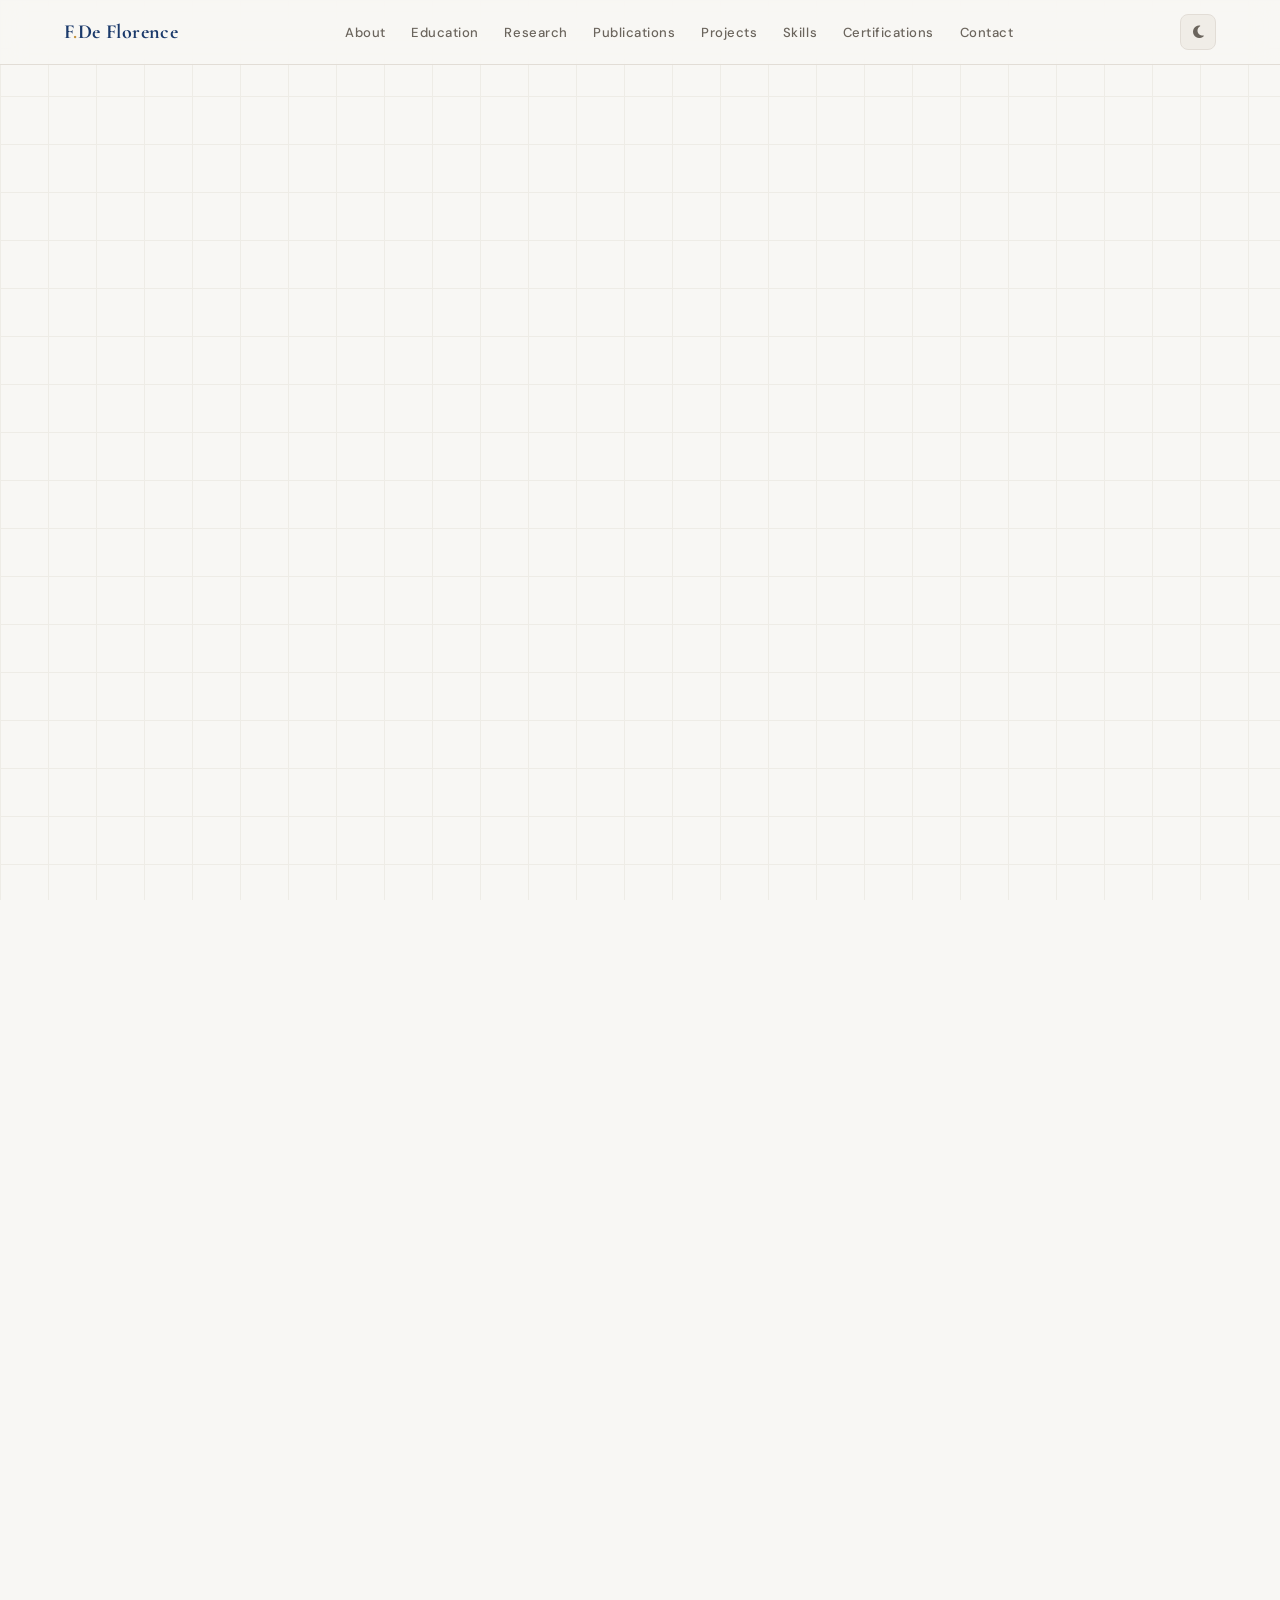
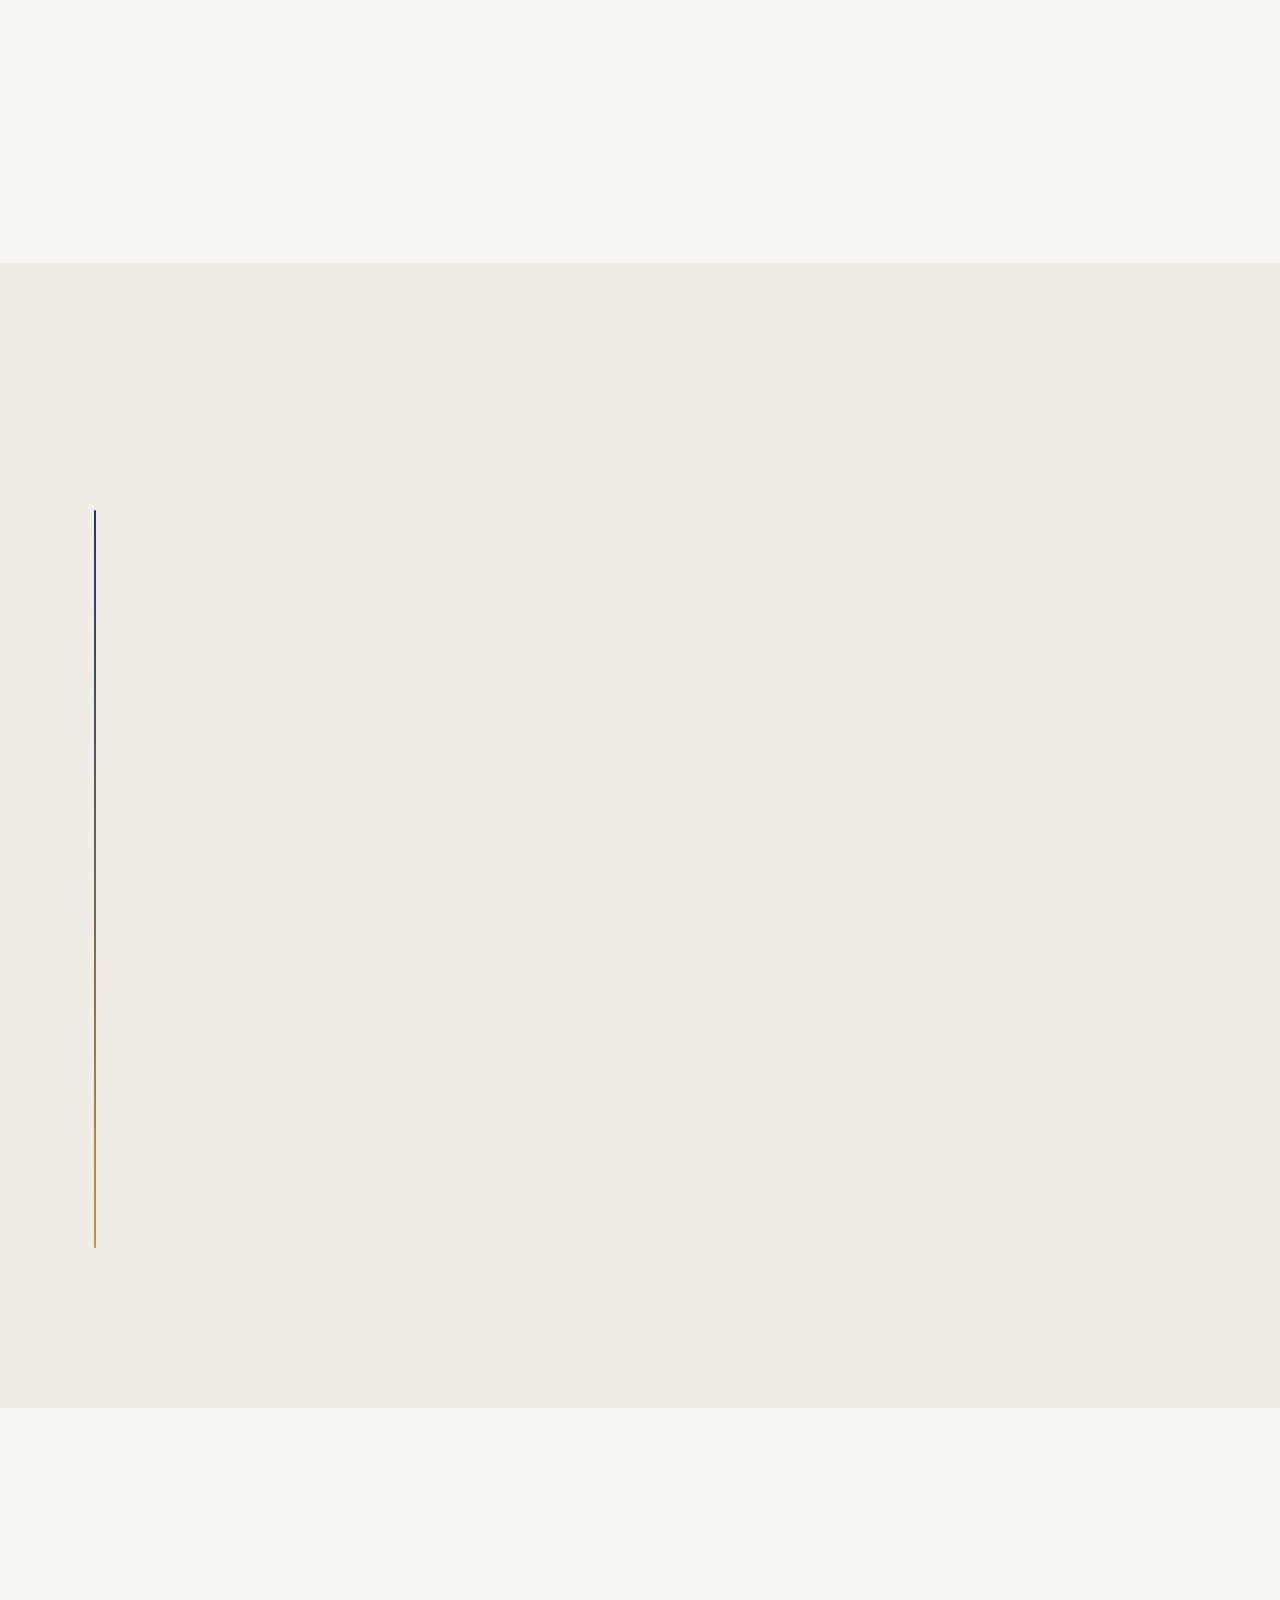
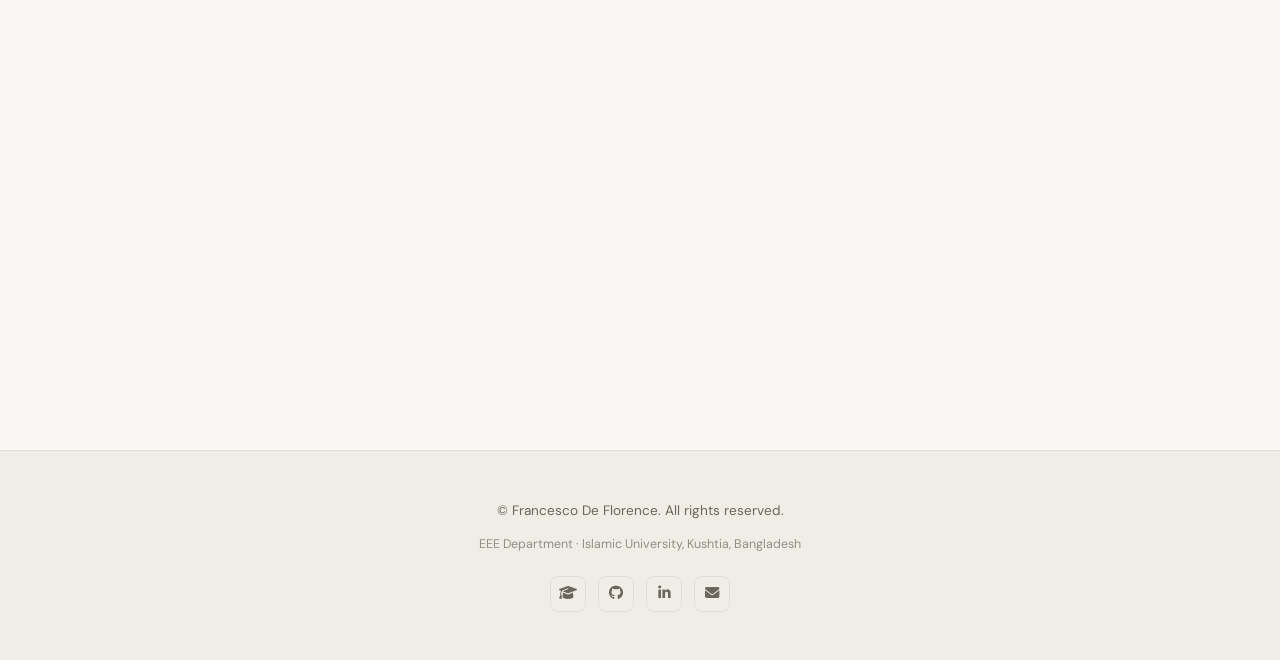
==== index.html @ f87fb00f "Add files via upload" ====
<!DOCTYPE html>
<html lang="en">
<head>
  <meta charset="UTF-8" />
  <meta name="viewport" content="width=device-width, initial-scale=1.0" />
  <meta name="description" content="Francesco De Florence – EEE Researcher at Islamic University, Bangladesh. Deep Learning, 5G, WiFi Sensing, Signal Processing." />
  <meta name="keywords" content="Francesco De Florence, EEE, Islamic University, Deep Learning, 5G, OFDM, WiFi Sensing, Research, Bangladesh" />
  <meta name="author" content="Francesco De Florence" />
  <!-- Open Graph -->
  <meta property="og:title" content="Francesco De Florence | Academic Portfolio" />
  <meta property="og:description" content="Researcher in Deep Learning, 5G Communications & WiFi Sensing at Islamic University, Bangladesh." />
  <meta property="og:type" content="website" />
  <title>Francesco De Florence | Academic Portfolio</title>

  <!-- Google Fonts: Cormorant Garamond (display) + DM Sans (body) -->
  <link rel="preconnect" href="https://fonts.googleapis.com" />
  <link rel="preconnect" href="https://fonts.gstatic.com" crossorigin />
  <link href="https://fonts.googleapis.com/css2?family=Cormorant+Garamond:ital,wght@0,400;0,600;0,700;1,400&family=DM+Sans:wght@300;400;500;600&display=swap" rel="stylesheet" />

  <!-- Font Awesome Icons -->
  <link rel="stylesheet" href="https://cdnjs.cloudflare.com/ajax/libs/font-awesome/6.5.0/css/all.min.css" />

  <link rel="stylesheet" href="style.css" />
</head>
<body class="light-mode">

  <!-- ===== NAVBAR ===== -->
  <nav id="navbar" role="navigation" aria-label="Main navigation">
    <div class="nav-inner">
      <a href="#hero" class="nav-logo">F<span>.</span>De Florence</a>
      <button class="hamburger" id="hamburger" aria-label="Toggle menu" aria-expanded="false">
        <span></span><span></span><span></span>
      </button>
      <ul class="nav-links" id="nav-links" role="list">
        <li><a href="#about">About</a></li>
        <li><a href="#education">Education</a></li>
        <li><a href="#research">Research</a></li>
        <li><a href="#publications">Publications</a></li>
        <li><a href="#projects">Projects</a></li>
        <li><a href="#skills">Skills</a></li>
        <li><a href="#certifications">Certifications</a></li>
        <li><a href="#contact">Contact</a></li>
      </ul>
      <button class="theme-toggle" id="themeToggle" aria-label="Toggle dark/light mode">
        <i class="fas fa-moon" id="themeIcon"></i>
      </button>
    </div>
  </nav>

  <!-- ===== HERO ===== -->
  <section id="hero" aria-label="Introduction">
    <div class="hero-bg-grid"></div>
    <div class="hero-content reveal">
      <p class="hero-tag">Research Scholar · EEE · Islamic University, Bangladesh</p>
      <h1>Francesco<br /><em>De Florence</em></h1>
      <p class="hero-bio">
        Deep Learning researcher specializing in 5G OFDM signal processing, WiFi-based human activity
        recognition, and intelligent wireless communication systems. Currently pursuing M.Sc. (Engg.)
        with a focus on real-time physical violence detection via WiFi CSI signals.
      </p>
      <div class="hero-cta">
        <!-- UPDATE: Replace href with actual hosted CV path -->
        <a href="assets/cv.pdf" class="btn btn-primary" download aria-label="Download CV PDF">
          <i class="fas fa-download"></i> Download CV
        </a>
        <a href="#contact" class="btn btn-outline">
          <i class="fas fa-envelope"></i> Get in Touch
        </a>
      </div>
      <div class="hero-social" aria-label="Social links">
        <!-- UPDATE: Replace # with actual profile URLs -->
        <a href="https://scholar.google.com" target="_blank" rel="noopener" aria-label="Google Scholar"><i class="fas fa-graduation-cap"></i></a>
        <a href="https://researchgate.net" target="_blank" rel="noopener" aria-label="ResearchGate"><i class="fab fa-researchgate"></i></a>
        <a href="https://orcid.org" target="_blank" rel="noopener" aria-label="ORCID"><i class="fab fa-orcid"></i></a>
        <a href="https://github.com" target="_blank" rel="noopener" aria-label="GitHub"><i class="fab fa-github"></i></a>
        <a href="https://linkedin.com" target="_blank" rel="noopener" aria-label="LinkedIn"><i class="fab fa-linkedin-in"></i></a>
      </div>
    </div>
    <div class="hero-visual reveal-right">
      <!-- Profile image placeholder – replace assets/profile.jpg with your photo -->
      <div class="profile-ring">
        <img src="assets/profile.jpg" alt="Portrait of Francesco De Florence" class="profile-img" onerror="this.style.display='none'; this.nextElementSibling.style.display='flex';" />
        <div class="profile-fallback"><i class="fas fa-user-graduate"></i></div>
      </div>
      <div class="stat-chips">
        <div class="chip"><span class="chip-num">2</span><span class="chip-label">IEEE Papers</span></div>
        <div class="chip"><span class="chip-num">3.59</span><span class="chip-label">CGPA</span></div>
        <div class="chip"><span class="chip-num">10+</span><span class="chip-label">Projects</span></div>
      </div>
    </div>
  </section>

  <main>

    <!-- ===== ABOUT ===== -->
    <section id="about" class="section" aria-labelledby="about-heading">
      <div class="container">
        <div class="section-label reveal">About Me</div>
        <h2 id="about-heading" class="section-title reveal">Bridging Deep Learning<br />& Wireless Communication</h2>
        <div class="about-grid">
          <div class="about-text reveal">
            <p>
              I am <strong>Francesco De Florence</strong>, an electrical and electronic engineering researcher based at
              Islamic University, Kushtia, Bangladesh. My academic journey began in 2020 and has led me
              through a Bachelor's degree (CGPA 3.59/4.00) into an ongoing Master of Science program,
              where I work at the intersection of deep learning and modern wireless communication systems.
            </p>
            <p>
              As a Research Assistant in the <strong>AI and Machine Learning Lab</strong> under Prof. Md. Humayun Kabir,
              I investigate challenging problems in 5G OFDM systems, channel estimation, WiFi-based sensing,
              and network security. My bachelor's thesis introduced a Conv1D–LSTM Autoencoder for PAPR
              mitigation in 5G OFDM, and my ongoing M.Sc. research targets real-time violence detection
              using WiFi Channel State Information (CSI) signals.
            </p>
            <p>
              Beyond research, I am a passionate educator, a multi-level Physics Olympiad participant,
              a national award-winning flute player, and an active student leader. I aim to contribute to
              intelligent, next-generation communication infrastructure through rigorous applied research.
            </p>
          </div>
          <div class="about-highlights reveal-right">
            <div class="highlight-card">
              <i class="fas fa-map-marker-alt"></i>
              <div>
                <strong>Location</strong>
                <p>Bagatipara-6420, Natore, Bangladesh</p>
              </div>
            </div>
            <div class="highlight-card">
              <i class="fas fa-flask"></i>
              <div>
                <strong>Research Lab</strong>
                <p>AI & Machine Learning Lab, IU EEE</p>
              </div>
            </div>
            <div class="highlight-card">
              <i class="fas fa-chalkboard-teacher"></i>
              <div>
                <strong>Supervisor</strong>
                <p>Prof. Md. Humayun Kabir, Ph.D.</p>
              </div>
            </div>
            <div class="highlight-card">
              <i class="fas fa-language"></i>
              <div>
                <strong>Languages</strong>
                <p>Bengali (Native) · English (Academic)</p>
              </div>
            </div>
          </div>
        </div>
      </div>
    </section>

    <!-- ===== EDUCATION ===== -->
    <section id="education" class="section section-alt" aria-labelledby="edu-heading">
      <div class="container">
        <div class="section-label reveal">Education</div>
        <h2 id="edu-heading" class="section-title reveal">Academic Credentials</h2>
        <div class="timeline">

          <div class="timeline-item reveal">
            <div class="timeline-dot"></div>
            <div class="timeline-date">Aug 2025 – Ongoing</div>
            <div class="timeline-card">
              <div class="timeline-badge">M.Sc. (Engg.) · In Progress</div>
              <h3>Master of Science in Electrical and Electronic Engineering</h3>
              <p class="timeline-inst"><i class="fas fa-university"></i> Islamic University, Kushtia-7003, Bangladesh</p>
              <p class="timeline-meta">Total Credit Hours: 57 &nbsp;|&nbsp; Medium: English</p>
              <div class="timeline-details">
                <p><strong>Major Courses:</strong> Mechatronics System Engineering, Biomedical Engineering, Power Semiconductor Circuits and Devices, Wireless and Broadband Communication Networks, Advanced Digital Signal Processing, Artificial Intelligence and Neural Networks, Machine Learning with Python.</p>
                <p><strong>Thesis:</strong> <em>"WiFi-Sensing: Deep Learning Based Real Time Physical Violence Detection Using WiFi CSI Signals."</em></p>
              </div>
            </div>
          </div>

          <div class="timeline-item reveal">
            <div class="timeline-dot"></div>
            <div class="timeline-date">Jan 2020 – Jul 2025</div>
            <div class="timeline-card">
              <div class="timeline-badge">B.Sc. (Engg.) · CGPA 3.59 / 4.00</div>
              <h3>Bachelor of Science in Electrical and Electronic Engineering</h3>
              <p class="timeline-inst"><i class="fas fa-university"></i> Islamic University, Kushtia-7003, Bangladesh</p>
              <p class="timeline-meta">Total Credit Hours: 160 &nbsp;|&nbsp; Medium: English</p>
              <div class="timeline-details">
                <p><strong>Major Courses:</strong> Electrical Engineering Materials, Electronics, Digital Electronics, Mechanical Engineering, Control System Engineering, Microprocessor and Micro-controllers, Optical Fiber Communication, Telecommunication Engineering.</p>
                <p><strong>Thesis:</strong> <em>"Deep Learning–Driven PAPR Mitigation in 5G OFDM Systems Using a Conv1D–LSTM Autoencoder Framework"</em>
                  <a href="https://doi.org/10.13140/RG.2.2.28805.41440" target="_blank" rel="noopener" class="doi-link">DOI: 10.13140/RG.2.2.28805.41440 <i class="fas fa-external-link-alt"></i></a>
                </p>
              </div>
            </div>
          </div>

        </div>
      </div>
    </section>

    <!-- ===== RESEARCH INTERESTS ===== -->
    <section id="research" class="section" aria-labelledby="research-heading">
      <div class="container">
        <div class="section-label reveal">Focus Areas</div>
        <h2 id="research-heading" class="section-title reveal">Research Interests</h2>
        <div class="research-grid">
          <div class="research-card reveal">
            <div class="rc-icon"><i class="fas fa-broadcast-tower"></i></div>
            <h3>5G / 6G Communications</h3>
            <p>OFDM systems, PAPR reduction, channel estimation, massive MIMO beamforming, and next-generation wireless network design.</p>
          </div>
          <div class="research-card reveal">
            <div class="rc-icon"><i class="fas fa-wifi"></i></div>
            <h3>WiFi-Based Sensing</h3>
            <p>Device-free human activity recognition (HAR) using WiFi Channel State Information (CSI), including violence detection and gesture recognition.</p>
          </div>
          <div class="research-card reveal">
            <div class="rc-icon"><i class="fas fa-brain"></i></div>
            <h3>Deep Learning & Signal Processing</h3>
            <p>Convolutional neural networks, LSTM architectures, autoencoders, and hybrid deep learning models applied to RF and wireless signal data.</p>
          </div>
          <div class="research-card reveal">
            <div class="rc-icon"><i class="fas fa-shield-alt"></i></div>
            <h3>Network Security & XAI</h3>
            <p>Explainable AI frameworks for intrusion detection systems, multiclass attack classification in wireless networks.</p>
          </div>
          <div class="research-card reveal">
            <div class="rc-icon"><i class="fas fa-bolt"></i></div>
            <h3>Smart Grid & Fault Detection</h3>
            <p>Machine learning-based fault detection and diagnostics in smart power grid systems.</p>
          </div>
          <div class="research-card reveal">
            <div class="rc-icon"><i class="fas fa-satellite"></i></div>
            <h3>Satellite Communications</h3>
            <p>Link budget modeling for GEO, MEO, and LEO satellite networks; free-space path loss analysis and system-level simulation.</p>
          </div>
        </div>
      </div>
    </section>

    <!-- ===== PUBLICATIONS ===== -->
    <section id="publications" class="section section-alt" aria-labelledby="pub-heading">
      <div class="container">
        <div class="section-label reveal">Scholarly Work</div>
        <h2 id="pub-heading" class="section-title reveal">Publications</h2>

        <h3 class="pub-category reveal">Conference Proceedings</h3>
        <div class="pub-list">

          <article class="pub-card reveal" aria-label="Publication 1">
            <div class="pub-year">Dec 2025</div>
            <div class="pub-body">
              <p class="pub-title">Deep Learning PAPR Reduction Framework For 5G NR Uplink OFDM</p>
              <p class="pub-authors"><strong>Francesco De Florence</strong>, A. S. Molla, M. K. Islam and M. H. Kabir</p>
              <p class="pub-venue"><i class="fas fa-book-open"></i> 2025 IEEE 7th International Conference on Electrical Information and Communication Technology (EICT), Khulna, Bangladesh, pp. 1–6.</p>
              <a href="https://doi.org/10.1109/EICT68394.2025.11355619" target="_blank" rel="noopener" class="doi-link">DOI: 10.1109/EICT68394.2025.11355619 <i class="fas fa-external-link-alt"></i></a>
            </div>
          </article>

          <article class="pub-card reveal" aria-label="Publication 2">
            <div class="pub-year">Oct 2025</div>
            <div class="pub-body">
              <p class="pub-title">Explainable AI Framework for Multiclass Attack Classification in Wireless Network Intrusion Detection Systems</p>
              <p class="pub-authors">A. S. Molla, T. Datta, <strong>Francesco De Florence</strong>, R. Rayhan, M. K. Rahman and M. H. Kabir</p>
              <p class="pub-venue"><i class="fas fa-book-open"></i> 2025 IEEE 2nd International Conference on Computing, Applications and Systems (COMPAS), Kushtia, Bangladesh, pp. 1–6.</p>
              <a href="https://doi.org/10.1109/COMPAS67506.2025.11381654" target="_blank" rel="noopener" class="doi-link">DOI: 10.1109/COMPAS67506.2025.11381654 <i class="fas fa-external-link-alt"></i></a>
            </div>
          </article>

        </div>

        <h3 class="pub-category reveal">Journal Articles <span class="badge-submitted">Submitted</span></h3>
        <div class="pub-list">

          <article class="pub-card reveal" aria-label="Journal Article 1">
            <div class="pub-year">Oct 2025</div>
            <div class="pub-body">
              <p class="pub-title">A Review on Wi-Fi Signal Based Device Free HAR: Models, Datasets, Applications Domain, Open Challenges and Future Research Directions</p>
              <p class="pub-authors">Md. M. R. N. Gazi, A. S. Molla, <strong>Francesco De Florence</strong>, M. H. Kabir, A. L. Sarker, and D. S. Han</p>
              <p class="pub-venue"><i class="fas fa-journal-whills"></i> IEEE Transactions on Human-Machine Systems (Submitted Oct. 15, 2025).</p>
              <a href="https://doi.org/10.36227/techrxiv.176053250.06345878/v1" target="_blank" rel="noopener" class="doi-link">DOI: 10.36227/techrxiv.176053250.06345878/v1 <i class="fas fa-external-link-alt"></i></a>
            </div>
          </article>

        </div>
      </div>
    </section>

    <!-- ===== PROJECTS ===== -->
    <section id="projects" class="section" aria-labelledby="proj-heading">
      <div class="container">
        <div class="section-label reveal">Portfolio</div>
        <h2 id="proj-heading" class="section-title reveal">Technical Projects</h2>
        <div class="projects-grid">

          <!-- UPDATE: Replace # with real GitHub links -->
          <a href="#" target="_blank" rel="noopener" class="project-card reveal" aria-label="Project: ML Fault Detection">
            <div class="project-icon"><i class="fas fa-bolt"></i></div>
            <h3>ML-Based Fault Detection in Smart Grid</h3>
            <p>Machine learning models for identifying and classifying faults in smart power grid systems.</p>
            <span class="proj-tag">ML</span><span class="proj-tag">Power Systems</span>
          </a>

          <a href="#" target="_blank" rel="noopener" class="project-card reveal" aria-label="Project: Channel Estimation">
            <div class="project-icon"><i class="fas fa-broadcast-tower"></i></div>
            <h3>Deep Learning Channel Estimation for 5G OFDM</h3>
            <p>Neural network-based channel estimator improving accuracy over classical least-squares methods.</p>
            <span class="proj-tag">Deep Learning</span><span class="proj-tag">5G</span>
          </a>

          <a href="#" target="_blank" rel="noopener" class="project-card reveal" aria-label="Project: Adaptive Modulation">
            <div class="project-icon"><i class="fas fa-chart-line"></i></div>
            <h3>ML-Based Adaptive Modulation Scheme</h3>
            <p>Dynamic modulation selection using machine learning to optimize spectral efficiency across channel conditions.</p>
            <span class="proj-tag">ML</span><span class="proj-tag">Communications</span>
          </a>

          <a href="#" target="_blank" rel="noopener" class="project-card reveal" aria-label="Project: Massive MIMO">
            <div class="project-icon"><i class="fas fa-satellite-dish"></i></div>
            <h3>Massive MIMO Beamforming Simulation (5G)</h3>
            <p>MATLAB-based simulation of beamforming strategies for massive antenna array deployment in 5G networks.</p>
            <span class="proj-tag">MATLAB</span><span class="proj-tag">5G</span><span class="proj-tag">MIMO</span>
          </a>

          <a href="#" target="_blank" rel="noopener" class="project-card reveal" aria-label="Project: RF Fingerprinting">
            <div class="project-icon"><i class="fas fa-fingerprint"></i></div>
            <h3>CNN-Based RF Fingerprinting</h3>
            <p>Convolutional neural network to uniquely identify wireless devices via radiofrequency signal characteristics.</p>
            <span class="proj-tag">CNN</span><span class="proj-tag">RF</span>
          </a>

          <a href="#" target="_blank" rel="noopener" class="project-card reveal" aria-label="Project: Spectral Efficiency Analysis">
            <div class="project-icon"><i class="fas fa-wave-square"></i></div>
            <h3>Comparative Analysis of Modulation Schemes</h3>
            <p>Evaluation of spectral efficiency, bandwidth, and BER performance across different modulation techniques.</p>
            <span class="proj-tag">Analysis</span><span class="proj-tag">MATLAB</span>
          </a>

          <a href="#" target="_blank" rel="noopener" class="project-card reveal" aria-label="Project: Satellite Link Budget">
            <div class="project-icon"><i class="fas fa-satellite"></i></div>
            <h3>Satellite Link Budget Modeling (GEO/MEO/LEO)</h3>
            <p>MATLAB simulation of satellite link budget parameters across different orbital classifications.</p>
            <span class="proj-tag">MATLAB</span><span class="proj-tag">Satellite</span>
          </a>

          <a href="#" target="_blank" rel="noopener" class="project-card reveal" aria-label="Project: Transmission Line Parameters">
            <div class="project-icon"><i class="fas fa-project-diagram"></i></div>
            <h3>Overhead Transmission Line Parameter Estimation</h3>
            <p>MATLAB-based computation of electrical parameters for overhead high-voltage transmission lines.</p>
            <span class="proj-tag">MATLAB</span><span class="proj-tag">Power Systems</span>
          </a>

        </div>
      </div>
    </section>

    <!-- ===== SKILLS ===== -->
    <section id="skills" class="section section-alt" aria-labelledby="skills-heading">
      <div class="container">
        <div class="section-label reveal">Expertise</div>
        <h2 id="skills-heading" class="section-title reveal">Technical Skills</h2>
        <div class="skills-container">

          <div class="skill-group reveal">
            <h3><i class="fas fa-brain"></i> Machine Learning / Deep Learning</h3>
            <div class="skill-tags">
              <span>Supervised Learning</span><span>Unsupervised Learning</span>
              <span>Reinforcement Learning</span><span>ANNs</span>
              <span>CNNs</span><span>RNNs / LSTMs</span>
              <span>Autoencoders</span><span>GANs</span>
              <span>Deep Reinforcement Learning</span>
            </div>
          </div>

          <div class="skill-group reveal">
            <h3><i class="fab fa-python"></i> Python Ecosystem</h3>
            <div class="skill-tags">
              <span>Pandas</span><span>NumPy</span>
              <span>Matplotlib</span><span>Seaborn</span>
              <span>Scikit-learn</span><span>SciPy</span>
              <span>TensorFlow / Keras</span><span>PyTorch</span>
            </div>
          </div>

          <div class="skill-group reveal">
            <h3><i class="fas fa-code"></i> Programming Languages</h3>
            <div class="skill-bars">
              <div class="skill-bar-item">
                <div class="skill-bar-label"><span>Python</span><span>90%</span></div>
                <div class="skill-bar-track"><div class="skill-bar-fill" data-width="90"></div></div>
              </div>
              <div class="skill-bar-item">
                <div class="skill-bar-label"><span>MATLAB</span><span>85%</span></div>
                <div class="skill-bar-track"><div class="skill-bar-fill" data-width="85"></div></div>
              </div>
              <div class="skill-bar-item">
                <div class="skill-bar-label"><span>C / C++</span><span>70%</span></div>
                <div class="skill-bar-track"><div class="skill-bar-fill" data-width="70"></div></div>
              </div>
              <div class="skill-bar-item">
                <div class="skill-bar-label"><span>LaTeX</span><span>80%</span></div>
                <div class="skill-bar-track"><div class="skill-bar-fill" data-width="80"></div></div>
              </div>
            </div>
          </div>

          <div class="skill-group reveal">
            <h3><i class="fas fa-tools"></i> Software Tools</h3>
            <div class="skill-tags">
              <span>LaTeX</span><span>MATLAB</span><span>MS Office</span>
            </div>
          </div>

        </div>
      </div>
    </section>

    <!-- ===== CERTIFICATIONS & AWARDS ===== -->
    <section id="certifications" class="section" aria-labelledby="cert-heading">
      <div class="container">
        <div class="section-label reveal">Achievements</div>
        <h2 id="cert-heading" class="section-title reveal">Certifications &amp; Awards</h2>

        <div class="cert-columns">
          <div>
            <h3 class="cert-sub reveal"><i class="fas fa-certificate"></i> Certifications &amp; Training</h3>
            <div class="cert-list">
              <div class="cert-card reveal">
                <div class="cert-icon"><i class="fas fa-industry"></i></div>
                <div>
                  <strong>Industrial Technology in EE &amp; Instrumentation</strong>
                  <p>TICI, Polash, Narsingdi, Bangladesh &nbsp;|&nbsp; Feb–Mar 2025 &nbsp;|&nbsp; <span class="grade">Grade: A+</span></p>
                </div>
              </div>
              <div class="cert-card reveal">
                <div class="cert-icon"><i class="fas fa-pen-nib"></i></div>
                <div>
                  <strong>Masterclass on Research Paper Writing</strong>
                  <p>Centre for Applied Research in Software and IT (CARSIT), UK &nbsp;|&nbsp; Mar 2026</p>
                </div>
              </div>
              <div class="cert-card reveal">
                <div class="cert-icon"><i class="fas fa-robot"></i></div>
                <div>
                  <strong>ML/DL with Python</strong>
                  <p>Instructed by Dr. Md. Salim Raza, University of Texas at El Paso &nbsp;|&nbsp; Jun 2024–Jan 2025</p>
                </div>
              </div>
              <div class="cert-card reveal">
                <div class="cert-icon"><i class="fas fa-microchip"></i></div>
                <div>
                  <strong>Arduino Programming Certificate Course</strong>
                  <p>Instructor: Mrinmoy Modak, CEO, Think-ROBO &nbsp;|&nbsp; Mar 2020</p>
                </div>
              </div>
              <div class="cert-card reveal">
                <div class="cert-icon"><i class="fas fa-desktop"></i></div>
                <div>
                  <strong>Computer Office Application</strong>
                  <p>UCD, Cox's Bazar, Bangladesh &nbsp;|&nbsp; Apr–Jun 2016 &nbsp;|&nbsp; <span class="grade">Grade: A+</span></p>
                </div>
              </div>
            </div>
          </div>

          <div>
            <h3 class="cert-sub reveal"><i class="fas fa-trophy"></i> Awards &amp; Competitions</h3>
            <div class="cert-list">
              <div class="cert-card reveal">
                <div class="cert-icon award"><i class="fas fa-medal"></i></div>
                <div>
                  <strong>1st Place – National Children's Award (Flute)</strong>
                  <p>Sub-District, District &amp; Division Levels &nbsp;|&nbsp; 2012</p>
                </div>
              </div>
              <div class="cert-card reveal">
                <div class="cert-icon award"><i class="fas fa-star"></i></div>
                <div>
                  <strong>National Board Scholarship (PSC)</strong>
                  <p>Primary School Certificate Examination, General Category &nbsp;|&nbsp; 2010</p>
                </div>
              </div>
              <div class="cert-card reveal">
                <div class="cert-icon"><i class="fas fa-atom"></i></div>
                <div>
                  <strong>Precise Energy Olympiad 2025</strong>
                  <p>Selected for Final Round, Physics Category &nbsp;|&nbsp; Oct 2025</p>
                </div>
              </div>
              <div class="cert-card reveal">
                <div class="cert-icon"><i class="fas fa-globe"></i></div>
                <div>
                  <strong>Hult Prize Competition Bangladesh</strong>
                  <p>Regional Round, University Category &nbsp;|&nbsp; Dec 2020</p>
                </div>
              </div>
              <div class="cert-card reveal">
                <div class="cert-icon"><i class="fas fa-flask"></i></div>
                <div>
                  <strong>Bangladesh Physics Olympiad</strong>
                  <p>Regional Round – 8th (2018) and 7th (2017) editions, College Category</p>
                </div>
              </div>
              <div class="cert-card reveal">
                <div class="cert-icon"><i class="fas fa-square-root-alt"></i></div>
                <div>
                  <strong>Bangladesh Mathematical Olympiad</strong>
                  <p>13th Regional Round, High School Category &nbsp;|&nbsp; 2015</p>
                </div>
              </div>
            </div>
          </div>
        </div>

      </div>
    </section>

    <!-- ===== EXPERIENCE ===== -->
    <section id="experience" class="section section-alt" aria-labelledby="exp-heading">
      <div class="container">
        <div class="section-label reveal">Career</div>
        <h2 id="exp-heading" class="section-title reveal">Experience</h2>
        <div class="exp-grid">

          <div class="exp-card reveal">
            <div class="exp-meta">
              <span class="exp-type research">Research</span>
              <span class="exp-date">May 2023 – Present</span>
            </div>
            <h3>Research Assistant</h3>
            <p class="exp-org">AI &amp; Machine Learning Lab, Dept. of EEE, Islamic University, Kushtia</p>
            <p>Conducting applied research in deep learning, 5G wireless systems, and WiFi-based sensing under the supervision of Prof. Md. Humayun Kabir, Ph.D.</p>
          </div>

          <div class="exp-card reveal">
            <div class="exp-meta">
              <span class="exp-type teaching">Teaching</span>
              <span class="exp-date">Jan 2025 – Present</span>
            </div>
            <h3>Assistant Teacher (ICT) – Part-time</h3>
            <p class="exp-org">Bookman Student Care (BSC), Sheilkupa, Jhenaidha</p>
            <p>Teaching ICT subjects to secondary and higher-secondary level students.</p>
          </div>

          <div class="exp-card reveal">
            <div class="exp-meta">
              <span class="exp-type teaching">Teaching</span>
              <span class="exp-date">Jan 2022 – Nov 2023</span>
            </div>
            <h3>Assistant Teacher (Physics) – Part-time</h3>
            <p class="exp-org">Merit Academy, Kushtia</p>
            <p>Delivered Physics instruction to college-level students, with emphasis on conceptual clarity and problem-solving.</p>
          </div>

          <div class="exp-card reveal">
            <div class="exp-meta">
              <span class="exp-type teaching">Teaching</span>
              <span class="exp-date">2020 – Oct 2022</span>
            </div>
            <h3>Assistant Teacher (Physics) – Part-time</h3>
            <p class="exp-org">Icon Academic Care, Kushtia</p>
            <p>Provided physics tutoring to secondary-level students, supporting curriculum-aligned learning outcomes.</p>
          </div>

        </div>
      </div>
    </section>

    <!-- ===== CONTACT ===== -->
    <section id="contact" class="section" aria-labelledby="contact-heading">
      <div class="container">
        <div class="section-label reveal">Let's Connect</div>
        <h2 id="contact-heading" class="section-title reveal">Contact &amp; Profiles</h2>
        <p class="contact-intro reveal">Open to research collaborations, academic discussions, scholarship opportunities, and professional inquiries.</p>
        <div class="contact-grid">

          <a href="mailto:frances.eee.iu@gmail.com" class="contact-card reveal" aria-label="Email">
            <div class="cc-icon"><i class="fas fa-envelope"></i></div>
            <h3>Email</h3>
            <p>frances.eee.iu@gmail.com</p>
          </a>

          <a href="tel:+8801881686187" class="contact-card reveal" aria-label="Phone">
            <div class="cc-icon"><i class="fas fa-phone-alt"></i></div>
            <h3>Phone</h3>
            <p>(+880) 1881-686187</p>
          </a>

          <!-- UPDATE: Add actual Google Scholar URL -->
          <a href="https://scholar.google.com" target="_blank" rel="noopener" class="contact-card reveal" aria-label="Google Scholar">
            <div class="cc-icon"><i class="fas fa-graduation-cap"></i></div>
            <h3>Google Scholar</h3>
            <p>View Publications</p>
          </a>

          <!-- UPDATE: Add actual ResearchGate URL -->
          <a href="https://researchgate.net" target="_blank" rel="noopener" class="contact-card reveal" aria-label="ResearchGate">
            <div class="cc-icon"><i class="fab fa-researchgate"></i></div>
            <h3>ResearchGate</h3>
            <p>Research Profile</p>
          </a>

          <!-- UPDATE: Add actual ORCID URL -->
          <a href="https://orcid.org" target="_blank" rel="noopener" class="contact-card reveal" aria-label="ORCID">
            <div class="cc-icon"><i class="fab fa-orcid"></i></div>
            <h3>ORCID</h3>
            <p>Research Identity</p>
          </a>

          <!-- UPDATE: Add actual GitHub URL -->
          <a href="https://github.com" target="_blank" rel="noopener" class="contact-card reveal" aria-label="GitHub">
            <div class="cc-icon"><i class="fab fa-github"></i></div>
            <h3>GitHub</h3>
            <p>Code Repository</p>
          </a>

          <!-- UPDATE: Add actual LinkedIn URL -->
          <a href="https://linkedin.com" target="_blank" rel="noopener" class="contact-card reveal" aria-label="LinkedIn">
            <div class="cc-icon"><i class="fab fa-linkedin-in"></i></div>
            <h3>LinkedIn</h3>
            <p>Professional Network</p>
          </a>

        </div>

        <!-- Academic References -->
        <div class="references reveal">
          <h3 class="ref-title">Academic References</h3>
          <div class="ref-grid">
            <div class="ref-card">
              <strong>Prof. Md. Humayun Kabir, Ph.D.</strong>
              <p>Professor, Dept. of EEE, Islamic University</p>
              <a href="mailto:humayun@eee.iu.ac.bd"><i class="fas fa-envelope"></i> humayun@eee.iu.ac.bd</a>
              <p><i class="fas fa-phone-alt"></i> (+880) 1709-056784</p>
            </div>
            <div class="ref-card">
              <strong>Prof. Md. Jalal Uddin, Ph.D.</strong>
              <p>Professor, Dept. of EEE, Islamic University</p>
              <a href="mailto:mju.aece@gmail.com"><i class="fas fa-envelope"></i> mju.aece@gmail.com</a>
              <p><i class="fas fa-phone-alt"></i> (+880) 1799-332499</p>
            </div>
          </div>
        </div>

      </div>
    </section>

  </main>

  <!-- ===== FOOTER ===== -->
  <footer id="footer" role="contentinfo">
    <div class="container footer-inner">
      <p>&copy; <span id="year"></span> Francesco De Florence. All rights reserved.</p>
      <p class="footer-sub">EEE Department · Islamic University, Kushtia, Bangladesh</p>
      <div class="footer-social" aria-label="Footer social links">
        <a href="https://scholar.google.com" target="_blank" rel="noopener" aria-label="Google Scholar"><i class="fas fa-graduation-cap"></i></a>
        <a href="https://github.com" target="_blank" rel="noopener" aria-label="GitHub"><i class="fab fa-github"></i></a>
        <a href="https://linkedin.com" target="_blank" rel="noopener" aria-label="LinkedIn"><i class="fab fa-linkedin-in"></i></a>
        <a href="mailto:frances.eee.iu@gmail.com" aria-label="Email"><i class="fas fa-envelope"></i></a>
      </div>
    </div>
  </footer>

  <!-- Scroll-to-top button -->
  <button id="scrollTop" aria-label="Scroll to top" title="Back to top">
    <i class="fas fa-arrow-up"></i>
  </button>

  <script src="script.js"></script>
</body>
</html>
---- style.css ----
/* =========================================================
   Francesco De Florence – Academic Portfolio
   style.css  |  Light/Dark Mode · Responsive · Accessible
   ========================================================= */

/* ---- CSS VARIABLES ---- */
:root {
  /* Light mode palette */
  --bg:         #f8f7f4;
  --bg-alt:     #f0ede7;
  --surface:    #ffffff;
  --border:     #e2ddd6;
  --text:       #1a1714;
  --text-muted: #6b655d;
  --accent:     #1b3a6b;     /* deep navy */
  --accent2:    #c4933f;     /* warm gold */
  --accent-rgb: 27, 58, 107;
  --accent2-rgb: 196, 147, 63;

  /* Typography */
  --font-display: 'Cormorant Garamond', Georgia, serif;
  --font-body:    'DM Sans', system-ui, sans-serif;

  /* Spacing */
  --section-pad: 7rem 0;
  --radius:      10px;
  --radius-lg:   18px;

  /* Transitions */
  --trans: 0.3s ease;
}

/* Dark mode overrides */
body.dark-mode {
  --bg:         #0e1117;
  --bg-alt:     #141820;
  --surface:    #1c2230;
  --border:     #2a3347;
  --text:       #e8e3dc;
  --text-muted: #8a8a9a;
  --accent:     #4a8ed4;
  --accent2:    #d4a84b;
  --accent-rgb: 74, 142, 212;
}

/* ---- RESET & BASE ---- */
*, *::before, *::after { box-sizing: border-box; margin: 0; padding: 0; }

html {
  scroll-behavior: smooth;
  font-size: 16px;
}

body {
  font-family: var(--font-body);
  background: var(--bg);
  color: var(--text);
  line-height: 1.7;
  transition: background var(--trans), color var(--trans);
}

img { max-width: 100%; display: block; }
a { color: inherit; text-decoration: none; }
ul { list-style: none; }

/* ---- UTILITIES ---- */
.container {
  max-width: 1140px;
  margin: 0 auto;
  padding: 0 1.5rem;
}

.section { padding: var(--section-pad); }
.section-alt { background: var(--bg-alt); }

.section-label {
  font-family: var(--font-body);
  font-size: 0.72rem;
  font-weight: 600;
  letter-spacing: 0.2em;
  text-transform: uppercase;
  color: var(--accent2);
  margin-bottom: 0.6rem;
}

.section-title {
  font-family: var(--font-display);
  font-size: clamp(2rem, 4vw, 3rem);
  font-weight: 700;
  line-height: 1.2;
  color: var(--text);
  margin-bottom: 3rem;
}

/* ---- SCROLL REVEAL ANIMATIONS ---- */
.reveal, .reveal-right {
  opacity: 0;
  transform: translateY(30px);
  transition: opacity 0.7s ease, transform 0.7s ease;
}
.reveal-right {
  transform: translateX(40px);
}
.reveal.visible, .reveal-right.visible {
  opacity: 1;
  transform: none;
}

/* Stagger children */
.timeline-item:nth-child(2) { transition-delay: 0.15s; }
.research-card:nth-child(2) { transition-delay: 0.1s; }
.research-card:nth-child(3) { transition-delay: 0.2s; }
.research-card:nth-child(4) { transition-delay: 0.1s; }
.research-card:nth-child(5) { transition-delay: 0.2s; }
.research-card:nth-child(6) { transition-delay: 0.3s; }
.project-card:nth-child(2n) { transition-delay: 0.12s; }
.contact-card:nth-child(2n) { transition-delay: 0.1s; }

/* ---- NAVBAR ---- */
#navbar {
  position: fixed;
  top: 0; left: 0; right: 0;
  z-index: 900;
  background: rgba(248, 247, 244, 0.92);
  backdrop-filter: blur(12px);
  -webkit-backdrop-filter: blur(12px);
  border-bottom: 1px solid var(--border);
  transition: background var(--trans), border-color var(--trans), box-shadow var(--trans);
}
body.dark-mode #navbar {
  background: rgba(14, 17, 23, 0.92);
}
#navbar.scrolled {
  box-shadow: 0 4px 24px rgba(0,0,0,0.08);
}

.nav-inner {
  max-width: 1200px;
  margin: 0 auto;
  padding: 0 1.5rem;
  height: 64px;
  display: flex;
  align-items: center;
  gap: 1.5rem;
}

.nav-logo {
  font-family: var(--font-display);
  font-size: 1.25rem;
  font-weight: 700;
  color: var(--accent);
  letter-spacing: 0.02em;
  flex-shrink: 0;
}
.nav-logo span { color: var(--accent2); }

.nav-links {
  display: flex;
  gap: 0.2rem;
  flex: 1;
  justify-content: center;
  flex-wrap: wrap;
}
.nav-links a {
  font-size: 0.82rem;
  font-weight: 500;
  letter-spacing: 0.04em;
  color: var(--text-muted);
  padding: 0.4rem 0.7rem;
  border-radius: 6px;
  transition: color var(--trans), background var(--trans);
}
.nav-links a:hover, .nav-links a.active {
  color: var(--accent);
  background: rgba(var(--accent-rgb), 0.07);
}

.theme-toggle {
  background: var(--bg-alt);
  border: 1px solid var(--border);
  border-radius: 8px;
  width: 36px; height: 36px;
  display: grid; place-items: center;
  cursor: pointer;
  color: var(--text-muted);
  font-size: 0.9rem;
  transition: all var(--trans);
  flex-shrink: 0;
}
.theme-toggle:hover { color: var(--accent); border-color: var(--accent); }

.hamburger {
  display: none;
  flex-direction: column;
  gap: 5px;
  cursor: pointer;
  background: none;
  border: none;
  padding: 4px;
  margin-left: auto;
}
.hamburger span {
  display: block;
  width: 24px; height: 2px;
  background: var(--text);
  border-radius: 2px;
  transition: all 0.3s;
}
.hamburger.open span:nth-child(1) { transform: rotate(45deg) translate(5px, 5px); }
.hamburger.open span:nth-child(2) { opacity: 0; }
.hamburger.open span:nth-child(3) { transform: rotate(-45deg) translate(5px, -5px); }

/* ---- HERO ---- */
#hero {
  min-height: 100vh;
  display: flex;
  align-items: center;
  padding: 7rem 1.5rem 5rem;
  max-width: 1200px;
  margin: 0 auto;
  gap: 4rem;
  position: relative;
}

.hero-bg-grid {
  position: fixed;
  inset: 0;
  pointer-events: none;
  z-index: 0;
  background-image:
    linear-gradient(var(--border) 1px, transparent 1px),
    linear-gradient(90deg, var(--border) 1px, transparent 1px);
  background-size: 48px 48px;
  opacity: 0.45;
}
body.dark-mode .hero-bg-grid { opacity: 0.18; }

.hero-content {
  flex: 1;
  position: relative;
  z-index: 1;
}

.hero-tag {
  font-size: 0.75rem;
  font-weight: 600;
  letter-spacing: 0.18em;
  text-transform: uppercase;
  color: var(--accent2);
  margin-bottom: 1rem;
}

#hero h1 {
  font-family: var(--font-display);
  font-size: clamp(3rem, 7vw, 5.5rem);
  font-weight: 700;
  line-height: 1.05;
  color: var(--text);
  margin-bottom: 1.5rem;
}
#hero h1 em {
  font-style: italic;
  color: var(--accent);
}

.hero-bio {
  max-width: 540px;
  color: var(--text-muted);
  font-size: 1.05rem;
  line-height: 1.75;
  margin-bottom: 2.5rem;
}

.hero-cta {
  display: flex;
  gap: 1rem;
  flex-wrap: wrap;
  margin-bottom: 2.5rem;
}

/* Buttons */
.btn {
  display: inline-flex;
  align-items: center;
  gap: 0.5rem;
  padding: 0.75rem 1.75rem;
  border-radius: 8px;
  font-family: var(--font-body);
  font-size: 0.88rem;
  font-weight: 600;
  letter-spacing: 0.04em;
  cursor: pointer;
  transition: all var(--trans);
  border: 2px solid transparent;
}
.btn-primary {
  background: var(--accent);
  color: #fff;
}
.btn-primary:hover {
  background: transparent;
  border-color: var(--accent);
  color: var(--accent);
}
.btn-outline {
  border-color: var(--border);
  color: var(--text-muted);
  background: var(--surface);
}
.btn-outline:hover {
  border-color: var(--accent);
  color: var(--accent);
}

.hero-social {
  display: flex;
  gap: 1rem;
}
.hero-social a {
  width: 40px; height: 40px;
  border-radius: 8px;
  border: 1px solid var(--border);
  display: grid; place-items: center;
  color: var(--text-muted);
  font-size: 1rem;
  transition: all var(--trans);
  background: var(--surface);
}
.hero-social a:hover {
  border-color: var(--accent);
  color: var(--accent);
  background: rgba(var(--accent-rgb), 0.06);
}

.hero-visual {
  flex-shrink: 0;
  display: flex;
  flex-direction: column;
  align-items: center;
  gap: 2rem;
  position: relative;
  z-index: 1;
}

.profile-ring {
  width: 260px; height: 260px;
  border-radius: 50%;
  border: 4px solid var(--accent2);
  padding: 6px;
  background: var(--surface);
  box-shadow: 0 20px 60px rgba(var(--accent-rgb), 0.15);
  position: relative;
  overflow: hidden;
}
.profile-img {
  width: 100%; height: 100%;
  object-fit: cover;
  border-radius: 50%;
}
.profile-fallback {
  width: 100%; height: 100%;
  border-radius: 50%;
  background: linear-gradient(135deg, rgba(var(--accent-rgb),0.12), rgba(var(--accent2-rgb),0.12));
  display: none;
  align-items: center;
  justify-content: center;
  font-size: 5rem;
  color: var(--accent);
}

.stat-chips {
  display: flex;
  gap: 1rem;
}
.chip {
  background: var(--surface);
  border: 1px solid var(--border);
  border-radius: 10px;
  padding: 0.6rem 1.1rem;
  text-align: center;
  min-width: 72px;
  box-shadow: 0 4px 12px rgba(0,0,0,0.05);
}
.chip-num {
  display: block;
  font-family: var(--font-display);
  font-size: 1.5rem;
  font-weight: 700;
  color: var(--accent);
  line-height: 1;
}
.chip-label {
  font-size: 0.68rem;
  color: var(--text-muted);
  letter-spacing: 0.08em;
  text-transform: uppercase;
}

/* ---- ABOUT ---- */
.about-grid {
  display: grid;
  grid-template-columns: 1fr 1fr;
  gap: 4rem;
  align-items: start;
}
.about-text p {
  color: var(--text-muted);
  margin-bottom: 1.2rem;
  font-size: 1rem;
}
.about-text strong { color: var(--text); }

.about-highlights {
  display: flex;
  flex-direction: column;
  gap: 1rem;
}
.highlight-card {
  display: flex;
  align-items: flex-start;
  gap: 1rem;
  background: var(--surface);
  border: 1px solid var(--border);
  border-radius: var(--radius);
  padding: 1rem 1.25rem;
  transition: border-color var(--trans);
}
.highlight-card:hover { border-color: var(--accent); }
.highlight-card i {
  color: var(--accent2);
  font-size: 1.2rem;
  margin-top: 3px;
  flex-shrink: 0;
}
.highlight-card strong { display: block; font-size: 0.85rem; color: var(--text); margin-bottom: 0.2rem; }
.highlight-card p { font-size: 0.85rem; color: var(--text-muted); margin: 0; }

/* ---- TIMELINE (EDUCATION) ---- */
.timeline {
  position: relative;
  padding-left: 2.5rem;
}
.timeline::before {
  content: '';
  position: absolute;
  left: 0;
  top: 0; bottom: 0;
  width: 2px;
  background: linear-gradient(to bottom, var(--accent), var(--accent2));
  border-radius: 2px;
}
.timeline-item {
  position: relative;
  margin-bottom: 3rem;
}
.timeline-dot {
  position: absolute;
  left: -2.82rem;
  top: 1rem;
  width: 14px; height: 14px;
  background: var(--accent);
  border: 3px solid var(--bg-alt);
  border-radius: 50%;
  box-shadow: 0 0 0 3px rgba(var(--accent-rgb), 0.2);
}
.section-alt .timeline-dot { border-color: var(--bg-alt); }
.timeline-date {
  font-size: 0.78rem;
  font-weight: 600;
  letter-spacing: 0.08em;
  color: var(--accent2);
  text-transform: uppercase;
  margin-bottom: 0.5rem;
}
.timeline-card {
  background: var(--surface);
  border: 1px solid var(--border);
  border-radius: var(--radius-lg);
  padding: 1.75rem 2rem;
  transition: box-shadow var(--trans), border-color var(--trans);
}
.timeline-card:hover {
  border-color: var(--accent);
  box-shadow: 0 8px 30px rgba(var(--accent-rgb), 0.08);
}
.timeline-badge {
  display: inline-block;
  background: rgba(var(--accent-rgb), 0.1);
  color: var(--accent);
  font-size: 0.75rem;
  font-weight: 600;
  letter-spacing: 0.08em;
  border-radius: 6px;
  padding: 0.25rem 0.75rem;
  margin-bottom: 0.75rem;
}
.timeline-card h3 {
  font-family: var(--font-display);
  font-size: 1.35rem;
  font-weight: 600;
  color: var(--text);
  margin-bottom: 0.5rem;
}
.timeline-inst {
  font-size: 0.9rem;
  color: var(--accent);
  margin-bottom: 0.25rem;
}
.timeline-inst i { margin-right: 0.4rem; }
.timeline-meta {
  font-size: 0.82rem;
  color: var(--text-muted);
  margin-bottom: 1rem;
}
.timeline-details p {
  font-size: 0.9rem;
  color: var(--text-muted);
  margin-bottom: 0.6rem;
}
.doi-link {
  color: var(--accent2);
  font-size: 0.82rem;
  display: inline-flex;
  align-items: center;
  gap: 0.3rem;
  transition: opacity var(--trans);
}
.doi-link:hover { opacity: 0.75; }

/* ---- RESEARCH INTERESTS ---- */
.research-grid {
  display: grid;
  grid-template-columns: repeat(auto-fill, minmax(280px, 1fr));
  gap: 1.5rem;
}
.research-card {
  background: var(--surface);
  border: 1px solid var(--border);
  border-radius: var(--radius-lg);
  padding: 1.75rem;
  transition: all var(--trans);
}
.research-card:hover {
  border-color: var(--accent);
  transform: translateY(-4px);
  box-shadow: 0 16px 40px rgba(var(--accent-rgb), 0.1);
}
.rc-icon {
  width: 48px; height: 48px;
  background: linear-gradient(135deg, rgba(var(--accent-rgb),0.12), rgba(var(--accent2-rgb),0.08));
  border-radius: 12px;
  display: grid; place-items: center;
  font-size: 1.25rem;
  color: var(--accent);
  margin-bottom: 1rem;
}
.research-card h3 {
  font-family: var(--font-display);
  font-size: 1.15rem;
  font-weight: 600;
  color: var(--text);
  margin-bottom: 0.6rem;
}
.research-card p {
  font-size: 0.88rem;
  color: var(--text-muted);
  line-height: 1.65;
}

/* ---- PUBLICATIONS ---- */
.pub-category {
  font-family: var(--font-display);
  font-size: 1.4rem;
  font-weight: 600;
  color: var(--text);
  margin-bottom: 1.5rem;
  display: flex;
  align-items: center;
  gap: 0.75rem;
}
.badge-submitted {
  font-family: var(--font-body);
  font-size: 0.7rem;
  font-weight: 600;
  background: rgba(196,147,63,0.15);
  color: var(--accent2);
  border: 1px solid rgba(196,147,63,0.3);
  padding: 0.2rem 0.6rem;
  border-radius: 6px;
  letter-spacing: 0.08em;
  text-transform: uppercase;
}

.pub-list {
  display: flex;
  flex-direction: column;
  gap: 1.25rem;
  margin-bottom: 3rem;
}
.pub-card {
  display: flex;
  gap: 1.5rem;
  background: var(--surface);
  border: 1px solid var(--border);
  border-radius: var(--radius-lg);
  padding: 1.5rem;
  transition: border-color var(--trans), box-shadow var(--trans);
}
.pub-card:hover {
  border-color: var(--accent);
  box-shadow: 0 8px 24px rgba(var(--accent-rgb), 0.07);
}
.pub-year {
  font-size: 0.75rem;
  font-weight: 700;
  color: var(--accent2);
  white-space: nowrap;
  padding-top: 3px;
  min-width: 60px;
  letter-spacing: 0.06em;
}
.pub-title {
  font-weight: 600;
  color: var(--text);
  margin-bottom: 0.35rem;
  font-size: 0.97rem;
  line-height: 1.5;
}
.pub-authors {
  font-size: 0.85rem;
  color: var(--text-muted);
  margin-bottom: 0.35rem;
}
.pub-venue {
  font-size: 0.82rem;
  color: var(--text-muted);
  font-style: italic;
  margin-bottom: 0.5rem;
}
.pub-venue i { margin-right: 0.35rem; }

/* ---- PROJECTS ---- */
.projects-grid {
  display: grid;
  grid-template-columns: repeat(auto-fill, minmax(260px, 1fr));
  gap: 1.5rem;
}
.project-card {
  background: var(--surface);
  border: 1px solid var(--border);
  border-radius: var(--radius-lg);
  padding: 1.5rem;
  display: block;
  transition: all var(--trans);
  cursor: pointer;
}
.project-card:hover {
  border-color: var(--accent);
  transform: translateY(-4px);
  box-shadow: 0 16px 40px rgba(var(--accent-rgb), 0.1);
}
.project-icon {
  width: 44px; height: 44px;
  background: linear-gradient(135deg, rgba(var(--accent-rgb),0.1), rgba(var(--accent2-rgb),0.06));
  border-radius: 10px;
  display: grid; place-items: center;
  font-size: 1.1rem;
  color: var(--accent);
  margin-bottom: 1rem;
}
.project-card h3 {
  font-size: 0.95rem;
  font-weight: 600;
  color: var(--text);
  margin-bottom: 0.5rem;
  line-height: 1.4;
}
.project-card p {
  font-size: 0.83rem;
  color: var(--text-muted);
  margin-bottom: 0.9rem;
  line-height: 1.6;
}
.proj-tag {
  display: inline-block;
  font-size: 0.7rem;
  font-weight: 600;
  letter-spacing: 0.07em;
  background: rgba(var(--accent-rgb), 0.08);
  color: var(--accent);
  border-radius: 5px;
  padding: 0.18rem 0.6rem;
  margin-right: 0.4rem;
  margin-bottom: 0.3rem;
}

/* ---- SKILLS ---- */
.skills-container {
  display: grid;
  grid-template-columns: 1fr 1fr;
  gap: 2rem;
}
.skill-group {
  background: var(--surface);
  border: 1px solid var(--border);
  border-radius: var(--radius-lg);
  padding: 1.75rem;
}
.skill-group h3 {
  font-size: 1rem;
  font-weight: 600;
  color: var(--text);
  margin-bottom: 1.25rem;
  display: flex;
  align-items: center;
  gap: 0.5rem;
}
.skill-group h3 i { color: var(--accent2); }

.skill-tags { display: flex; flex-wrap: wrap; gap: 0.5rem; }
.skill-tags span {
  background: rgba(var(--accent-rgb), 0.07);
  color: var(--accent);
  border: 1px solid rgba(var(--accent-rgb), 0.15);
  border-radius: 6px;
  padding: 0.25rem 0.65rem;
  font-size: 0.8rem;
  font-weight: 500;
}

.skill-bars { display: flex; flex-direction: column; gap: 1rem; }
.skill-bar-item {}
.skill-bar-label {
  display: flex;
  justify-content: space-between;
  font-size: 0.83rem;
  color: var(--text-muted);
  margin-bottom: 0.4rem;
}
.skill-bar-track {
  height: 6px;
  background: var(--border);
  border-radius: 4px;
  overflow: hidden;
}
.skill-bar-fill {
  height: 100%;
  width: 0;
  background: linear-gradient(90deg, var(--accent), var(--accent2));
  border-radius: 4px;
  transition: width 1.2s cubic-bezier(0.4, 0, 0.2, 1);
}

/* ---- CERTIFICATIONS & AWARDS ---- */
.cert-columns {
  display: grid;
  grid-template-columns: 1fr 1fr;
  gap: 3rem;
}
.cert-sub {
  font-family: var(--font-display);
  font-size: 1.3rem;
  font-weight: 600;
  color: var(--text);
  margin-bottom: 1.25rem;
  display: flex;
  align-items: center;
  gap: 0.6rem;
}
.cert-sub i { color: var(--accent2); font-size: 1rem; }
.cert-list { display: flex; flex-direction: column; gap: 0.9rem; }
.cert-card {
  display: flex;
  align-items: flex-start;
  gap: 1rem;
  background: var(--surface);
  border: 1px solid var(--border);
  border-radius: var(--radius);
  padding: 1rem 1.25rem;
  transition: border-color var(--trans);
}
.cert-card:hover { border-color: var(--accent); }
.cert-icon {
  width: 36px; height: 36px;
  min-width: 36px;
  border-radius: 8px;
  background: rgba(var(--accent-rgb), 0.08);
  color: var(--accent);
  display: grid; place-items: center;
  font-size: 0.9rem;
}
.cert-icon.award {
  background: rgba(var(--accent2-rgb), 0.1);
  color: var(--accent2);
}
.cert-card strong { font-size: 0.88rem; color: var(--text); display: block; margin-bottom: 0.2rem; }
.cert-card p { font-size: 0.8rem; color: var(--text-muted); margin: 0; }
.grade { color: var(--accent2); font-weight: 600; }

/* ---- EXPERIENCE ---- */
.exp-grid {
  display: grid;
  grid-template-columns: 1fr 1fr;
  gap: 1.5rem;
}
.exp-card {
  background: var(--surface);
  border: 1px solid var(--border);
  border-radius: var(--radius-lg);
  padding: 1.5rem;
  transition: border-color var(--trans), box-shadow var(--trans);
}
.exp-card:hover {
  border-color: var(--accent);
  box-shadow: 0 8px 24px rgba(var(--accent-rgb), 0.07);
}
.exp-meta {
  display: flex;
  align-items: center;
  gap: 0.75rem;
  margin-bottom: 0.75rem;
}
.exp-type {
  font-size: 0.68rem;
  font-weight: 700;
  letter-spacing: 0.1em;
  text-transform: uppercase;
  border-radius: 5px;
  padding: 0.2rem 0.6rem;
}
.exp-type.research {
  background: rgba(var(--accent-rgb), 0.1);
  color: var(--accent);
}
.exp-type.teaching {
  background: rgba(var(--accent2-rgb), 0.1);
  color: var(--accent2);
}
.exp-date {
  font-size: 0.78rem;
  color: var(--text-muted);
}
.exp-card h3 {
  font-family: var(--font-display);
  font-size: 1.1rem;
  font-weight: 600;
  color: var(--text);
  margin-bottom: 0.25rem;
}
.exp-org {
  font-size: 0.83rem;
  color: var(--accent);
  margin-bottom: 0.6rem;
}
.exp-card p {
  font-size: 0.85rem;
  color: var(--text-muted);
}

/* ---- CONTACT ---- */
.contact-intro {
  color: var(--text-muted);
  margin-bottom: 3rem;
  max-width: 540px;
}
.contact-grid {
  display: grid;
  grid-template-columns: repeat(auto-fill, minmax(160px, 1fr));
  gap: 1.25rem;
  margin-bottom: 4rem;
}
.contact-card {
  display: block;
  background: var(--surface);
  border: 1px solid var(--border);
  border-radius: var(--radius-lg);
  padding: 1.5rem 1.25rem;
  text-align: center;
  transition: all var(--trans);
  cursor: pointer;
}
.contact-card:hover {
  border-color: var(--accent);
  transform: translateY(-4px);
  box-shadow: 0 12px 30px rgba(var(--accent-rgb), 0.1);
}
.cc-icon {
  width: 48px; height: 48px;
  background: linear-gradient(135deg, rgba(var(--accent-rgb),0.1), rgba(var(--accent2-rgb),0.06));
  border-radius: 12px;
  display: grid; place-items: center;
  font-size: 1.3rem;
  color: var(--accent);
  margin: 0 auto 0.9rem;
}
.contact-card h3 {
  font-size: 0.9rem;
  font-weight: 600;
  color: var(--text);
  margin-bottom: 0.25rem;
}
.contact-card p {
  font-size: 0.78rem;
  color: var(--text-muted);
  word-break: break-all;
}

/* References */
.references { border-top: 1px solid var(--border); padding-top: 3rem; }
.ref-title {
  font-family: var(--font-display);
  font-size: 1.4rem;
  font-weight: 600;
  color: var(--text);
  margin-bottom: 1.5rem;
}
.ref-grid {
  display: grid;
  grid-template-columns: 1fr 1fr;
  gap: 1.5rem;
}
.ref-card {
  background: var(--surface);
  border: 1px solid var(--border);
  border-radius: var(--radius-lg);
  padding: 1.5rem;
}
.ref-card strong {
  display: block;
  font-size: 0.97rem;
  color: var(--text);
  margin-bottom: 0.25rem;
}
.ref-card p {
  font-size: 0.83rem;
  color: var(--text-muted);
  margin-bottom: 0.4rem;
}
.ref-card a {
  font-size: 0.83rem;
  color: var(--accent);
  display: block;
  margin-bottom: 0.3rem;
}
.ref-card a i { margin-right: 0.35rem; }

/* ---- FOOTER ---- */
#footer {
  background: var(--bg-alt);
  border-top: 1px solid var(--border);
  padding: 3rem 0;
}
.footer-inner {
  display: flex;
  flex-direction: column;
  align-items: center;
  gap: 0.75rem;
  text-align: center;
}
#footer p {
  font-size: 0.85rem;
  color: var(--text-muted);
}
.footer-sub {
  font-size: 0.78rem !important;
  opacity: 0.7;
}
.footer-social {
  display: flex;
  gap: 0.75rem;
  margin-top: 0.5rem;
}
.footer-social a {
  width: 36px; height: 36px;
  border-radius: 8px;
  border: 1px solid var(--border);
  display: grid; place-items: center;
  color: var(--text-muted);
  font-size: 0.9rem;
  transition: all var(--trans);
}
.footer-social a:hover {
  border-color: var(--accent);
  color: var(--accent);
}

/* ---- SCROLL TO TOP ---- */
#scrollTop {
  position: fixed;
  bottom: 2rem;
  right: 2rem;
  width: 44px; height: 44px;
  border-radius: 10px;
  background: var(--accent);
  color: #fff;
  border: none;
  cursor: pointer;
  font-size: 1rem;
  display: grid; place-items: center;
  opacity: 0;
  pointer-events: none;
  transition: all var(--trans);
  z-index: 800;
  box-shadow: 0 4px 16px rgba(var(--accent-rgb), 0.35);
}
#scrollTop.visible {
  opacity: 1;
  pointer-events: auto;
}
#scrollTop:hover {
  background: var(--accent2);
  transform: translateY(-2px);
}

/* ---- RESPONSIVE ---- */
@media (max-width: 900px) {
  #hero {
    flex-direction: column;
    text-align: center;
    padding-top: 8rem;
    gap: 3rem;
  }
  .hero-content { display: flex; flex-direction: column; align-items: center; }
  .hero-bio { max-width: 100%; }
  .about-grid, .cert-columns, .exp-grid, .ref-grid, .skills-container {
    grid-template-columns: 1fr;
  }
}

@media (max-width: 700px) {
  .nav-links {
    display: none;
    flex-direction: column;
    position: absolute;
    top: 64px; left: 0; right: 0;
    background: var(--bg);
    border-bottom: 1px solid var(--border);
    padding: 1rem;
    gap: 0.25rem;
  }
  .nav-links.open { display: flex; }
  .hamburger { display: flex; }

  #hero h1 { font-size: 2.8rem; }
  .profile-ring { width: 200px; height: 200px; }
  .stat-chips { flex-direction: column; align-items: center; }
  .pub-card { flex-direction: column; }
  .contact-grid { grid-template-columns: repeat(auto-fill, minmax(130px, 1fr)); }
}

@media (prefers-reduced-motion: reduce) {
  *, *::before, *::after { animation: none !important; transition: none !important; }
  .reveal, .reveal-right { opacity: 1; transform: none; }
}
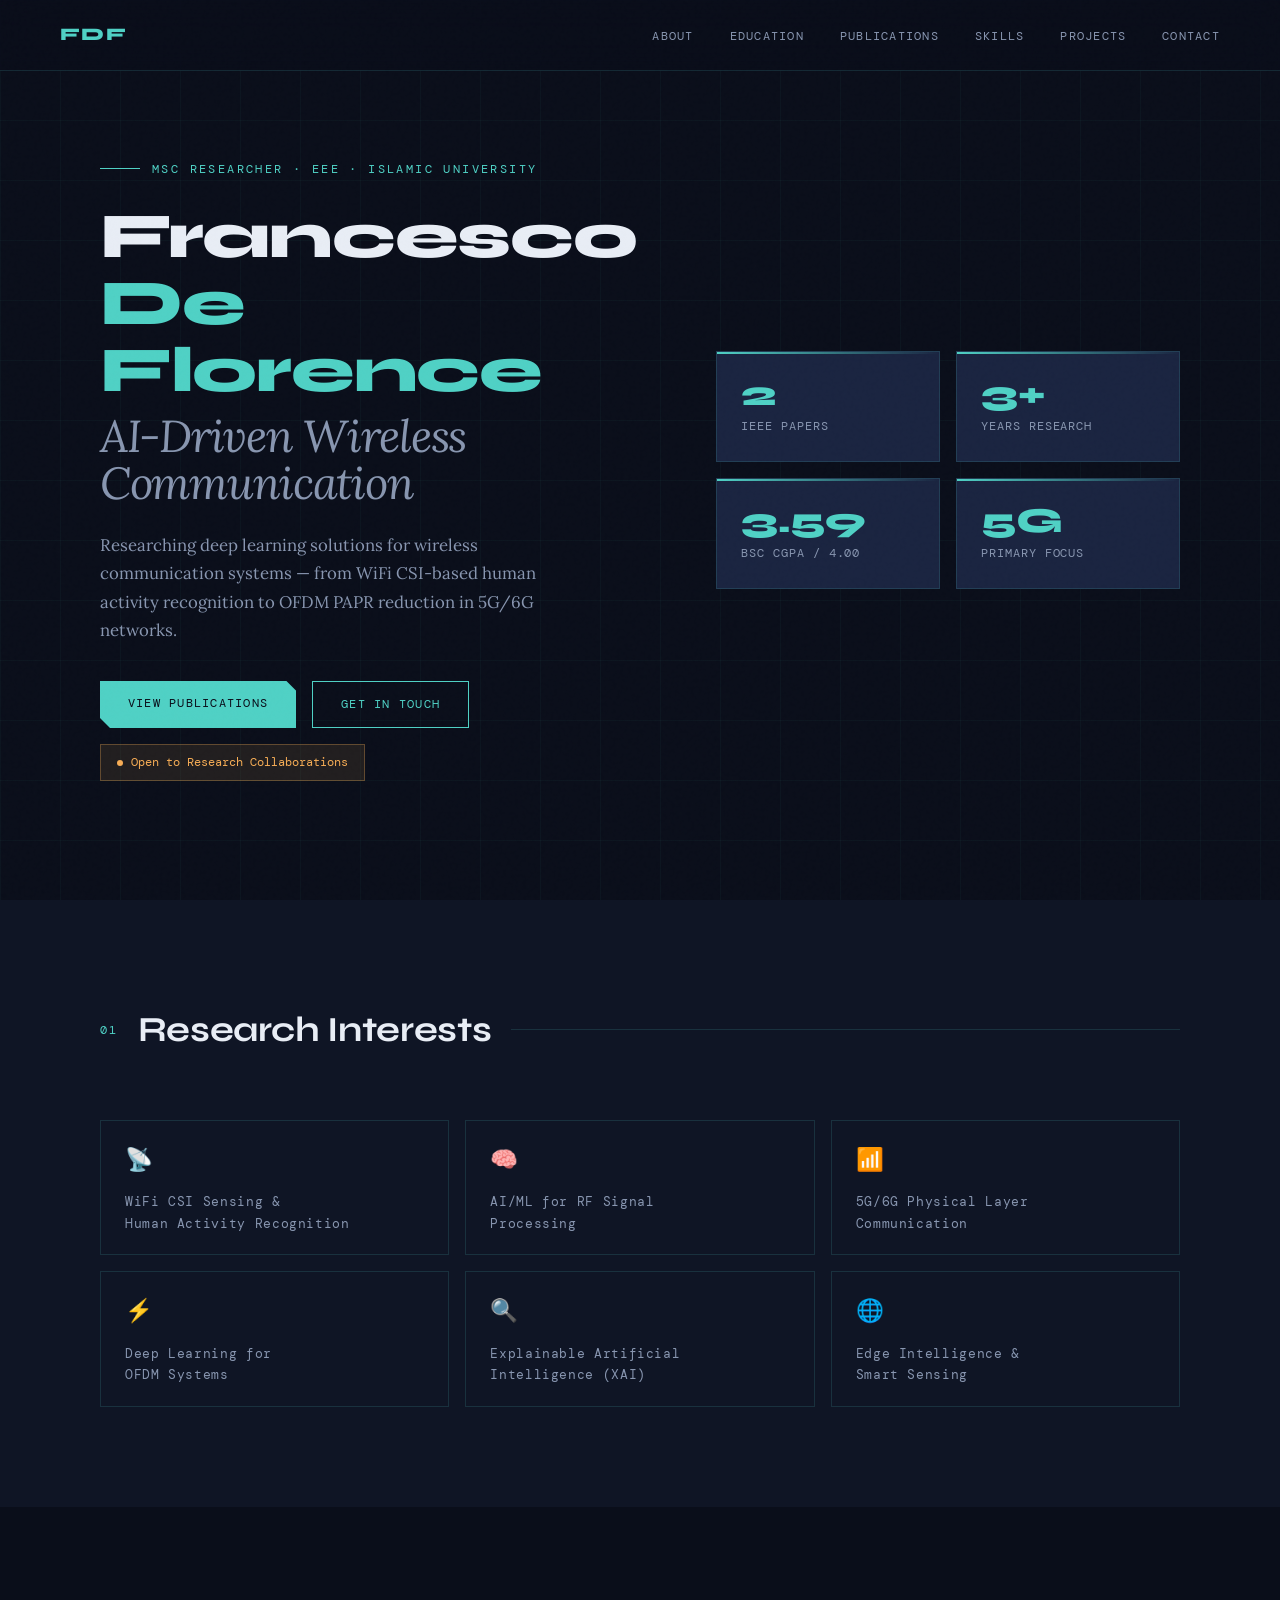
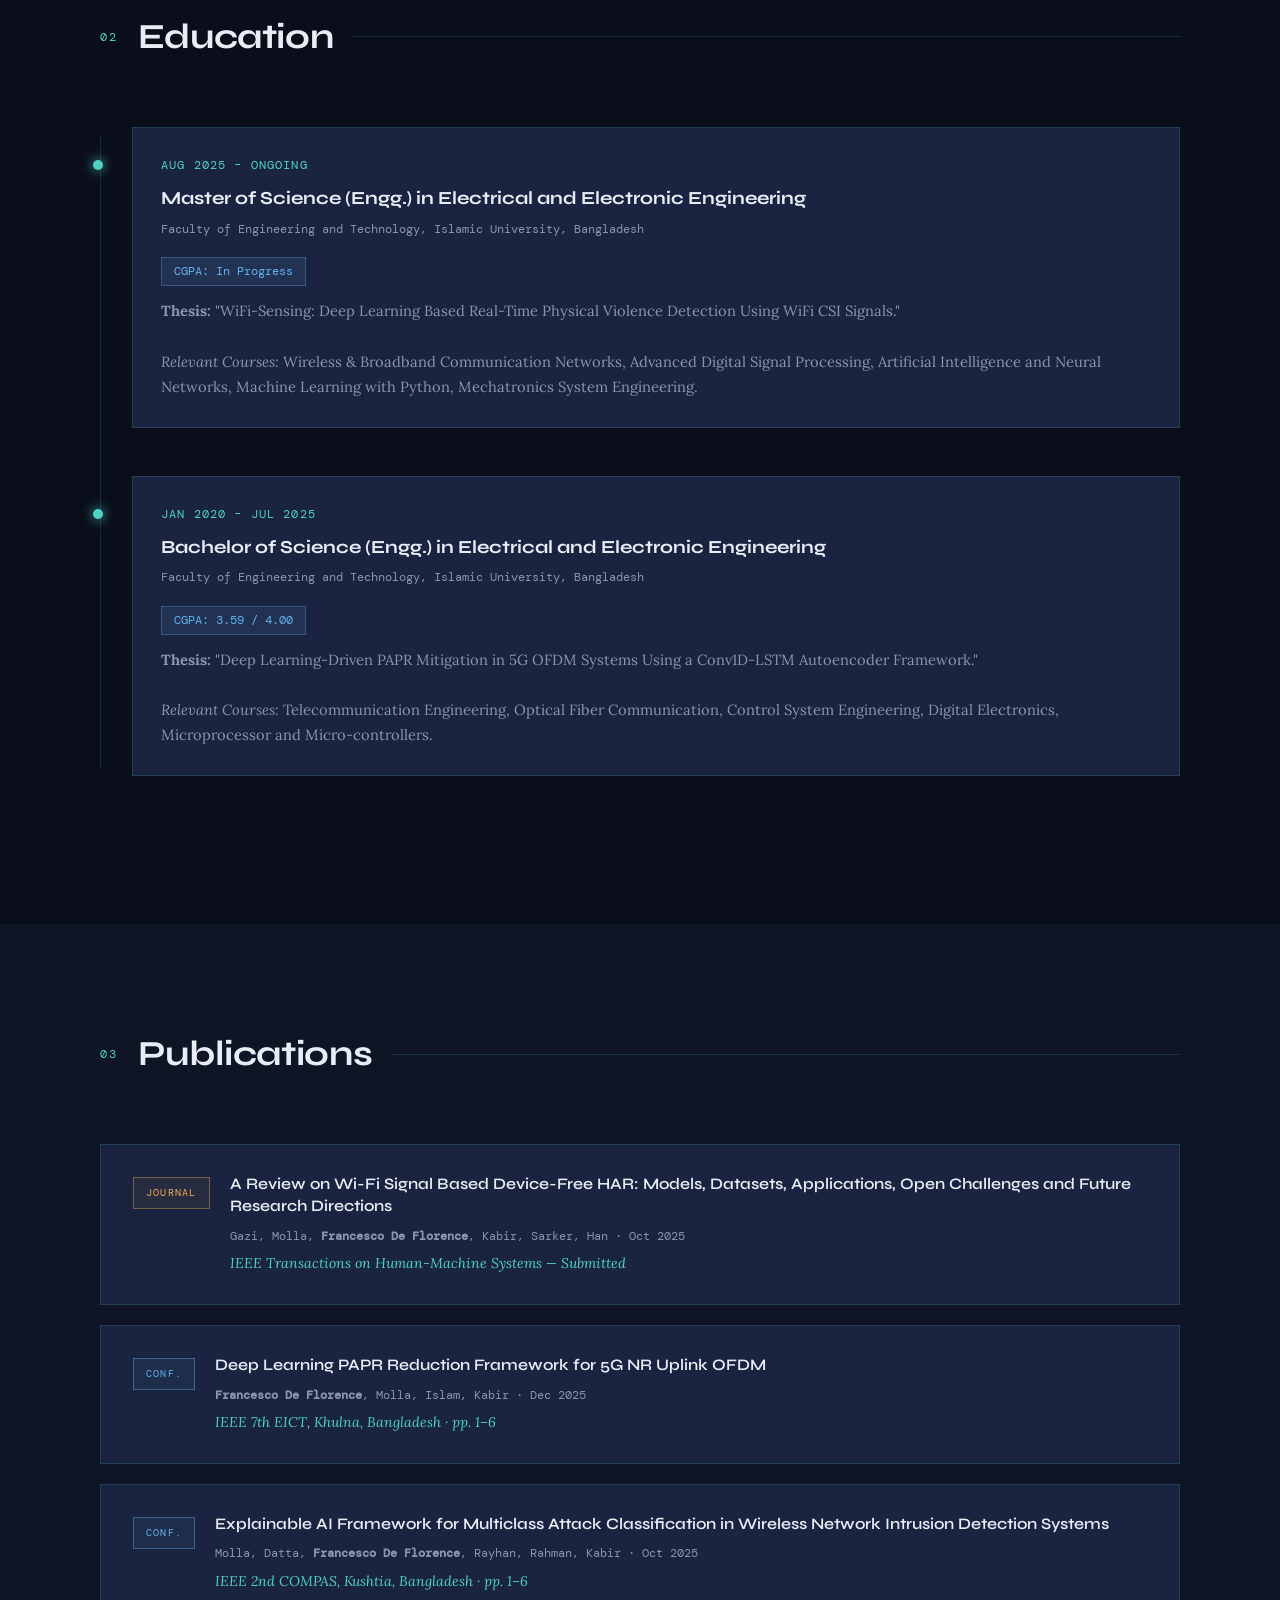
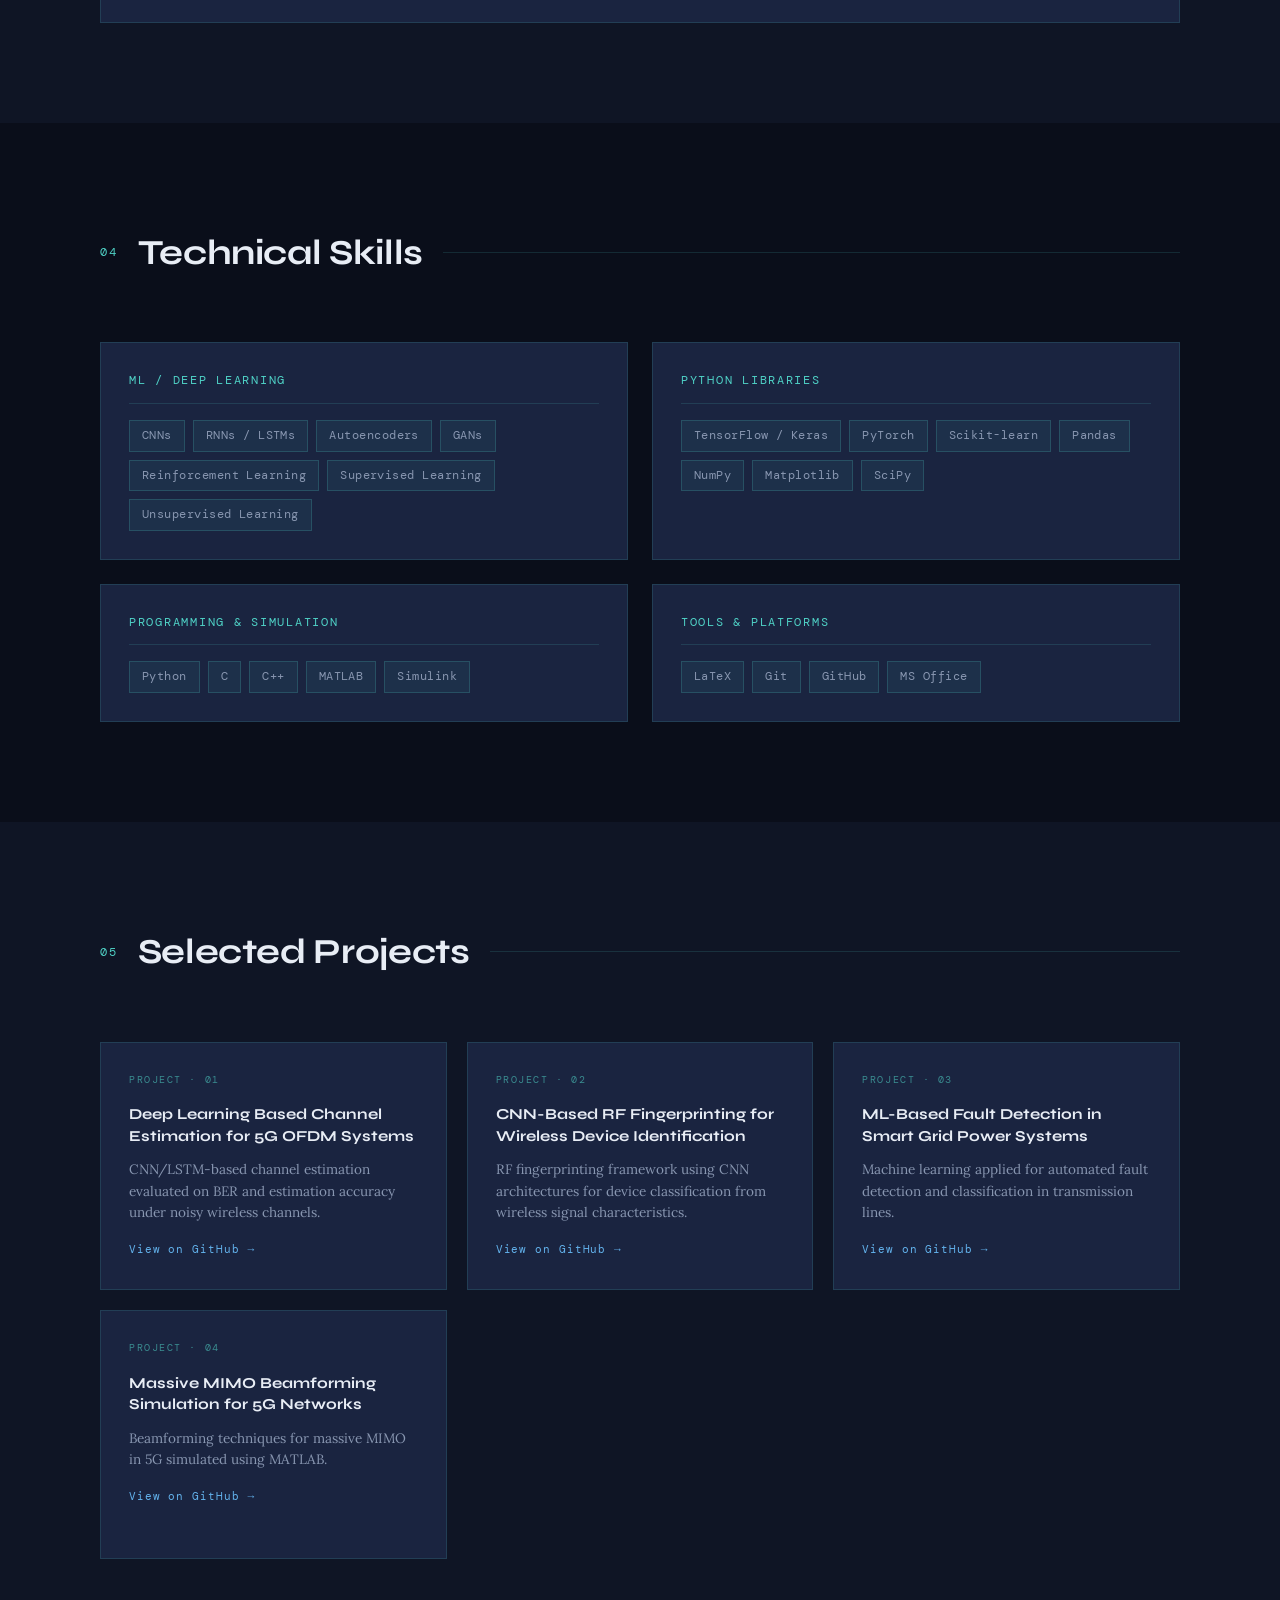
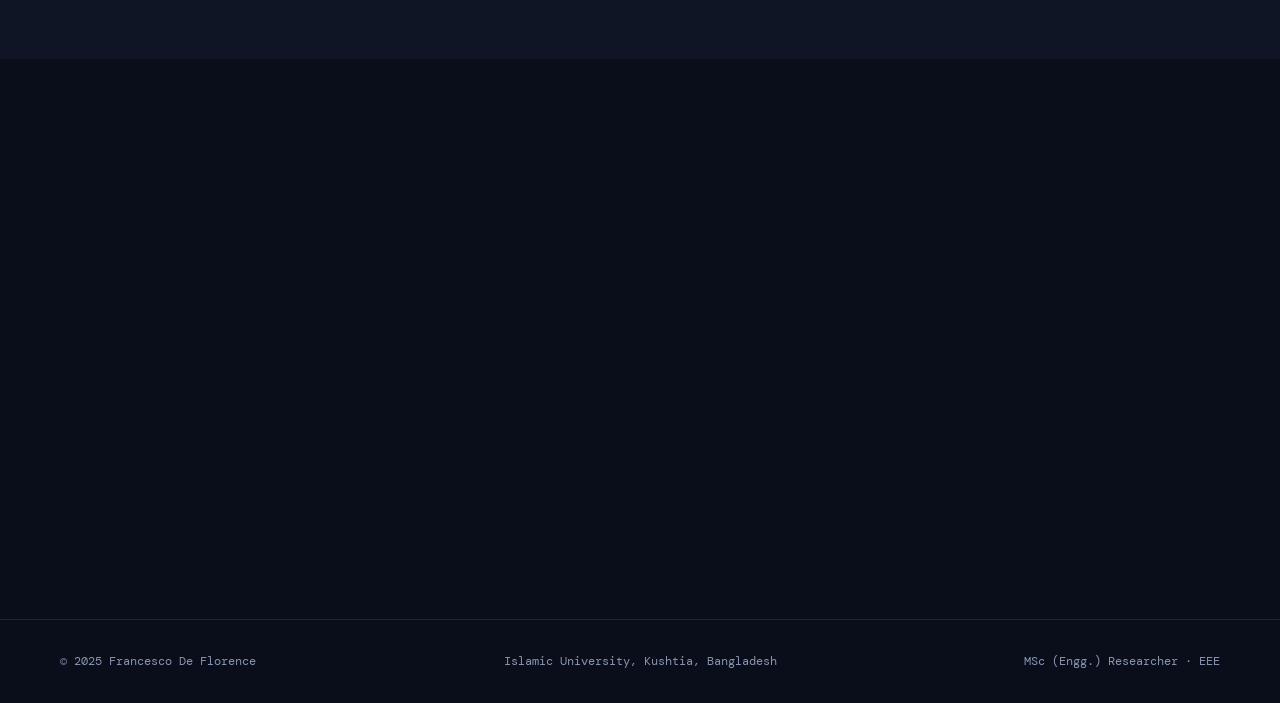
==== commit 4cb0154c: "Add files via upload" ====
--- a/index.html
+++ b/index.html
@@ -2,667 +2,990 @@
 <html lang="en">
 <head>
   <meta charset="UTF-8" />
-  <meta name="viewport" content="width=device-width, initial-scale=1.0" />
-  <meta name="description" content="Francesco De Florence – EEE Researcher at Islamic University, Bangladesh. Deep Learning, 5G, WiFi Sensing, Signal Processing." />
-  <meta name="keywords" content="Francesco De Florence, EEE, Islamic University, Deep Learning, 5G, OFDM, WiFi Sensing, Research, Bangladesh" />
-  <meta name="author" content="Francesco De Florence" />
-  <!-- Open Graph -->
-  <meta property="og:title" content="Francesco De Florence | Academic Portfolio" />
-  <meta property="og:description" content="Researcher in Deep Learning, 5G Communications & WiFi Sensing at Islamic University, Bangladesh." />
-  <meta property="og:type" content="website" />
-  <title>Francesco De Florence | Academic Portfolio</title>
-
-  <!-- Google Fonts: Cormorant Garamond (display) + DM Sans (body) -->
-  <link rel="preconnect" href="https://fonts.googleapis.com" />
-  <link rel="preconnect" href="https://fonts.gstatic.com" crossorigin />
-  <link href="https://fonts.googleapis.com/css2?family=Cormorant+Garamond:ital,wght@0,400;0,600;0,700;1,400&family=DM+Sans:wght@300;400;500;600&display=swap" rel="stylesheet" />
-
-  <!-- Font Awesome Icons -->
-  <link rel="stylesheet" href="https://cdnjs.cloudflare.com/ajax/libs/font-awesome/6.5.0/css/all.min.css" />
-
-  <link rel="stylesheet" href="style.css" />
+  <meta name="viewport" content="width=device-width, initial-scale=1.0"/>
+  <title>Francesco De Florence | AI-Driven Wireless Communication Researcher</title>
+  <link rel="preconnect" href="https://fonts.googleapis.com">
+  <link rel="preconnect" href="https://fonts.gstatic.com" crossorigin>
+  <link href="https://fonts.googleapis.com/css2?family=Syne:wght@400;600;700;800&family=DM+Mono:ital,wght@0,300;0,400;1,300&family=Lora:ital,wght@0,400;0,500;1,400&display=swap" rel="stylesheet">
+  <style>
+    :root {
+      --bg: #0a0e1a;
+      --bg2: #0f1525;
+      --bg3: #141c30;
+      --surface: #1a2440;
+      --accent: #4fd1c5;
+      --accent2: #63b3ed;
+      --accent3: #f6ad55;
+      --text: #e8edf5;
+      --text-muted: #8896b0;
+      --border: rgba(79, 209, 197, 0.15);
+      --glow: rgba(79, 209, 197, 0.08);
+    }
+
+    *, *::before, *::after { box-sizing: border-box; margin: 0; padding: 0; }
+
+    html { scroll-behavior: smooth; }
+
+    body {
+      background: var(--bg);
+      color: var(--text);
+      font-family: 'Lora', serif;
+      font-size: 16px;
+      line-height: 1.7;
+      overflow-x: hidden;
+    }
+
+    /* NOISE TEXTURE OVERLAY */
+    body::before {
+      content: '';
+      position: fixed;
+      inset: 0;
+      background-image: url("data:image/svg+xml,%3Csvg viewBox='0 0 256 256' xmlns='http://www.w3.org/2000/svg'%3E%3Cfilter id='noise'%3E%3CfeTurbulence type='fractalNoise' baseFrequency='0.9' numOctaves='4' stitchTiles='stitch'/%3E%3C/filter%3E%3Crect width='100%25' height='100%25' filter='url(%23noise)' opacity='0.04'/%3E%3C/svg%3E");
+      pointer-events: none;
+      z-index: 9999;
+      opacity: 0.4;
+    }
+
+    /* GRID BACKGROUND */
+    .grid-bg {
+      position: fixed;
+      inset: 0;
+      background-image:
+        linear-gradient(rgba(79,209,197,0.04) 1px, transparent 1px),
+        linear-gradient(90deg, rgba(79,209,197,0.04) 1px, transparent 1px);
+      background-size: 60px 60px;
+      pointer-events: none;
+      z-index: 0;
+    }
+
+    /* NAV */
+    nav {
+      position: fixed;
+      top: 0; left: 0; right: 0;
+      z-index: 100;
+      padding: 20px 60px;
+      display: flex;
+      justify-content: space-between;
+      align-items: center;
+      background: rgba(10, 14, 26, 0.85);
+      backdrop-filter: blur(16px);
+      border-bottom: 1px solid var(--border);
+    }
+
+    .nav-logo {
+      font-family: 'Syne', sans-serif;
+      font-weight: 800;
+      font-size: 1.1rem;
+      letter-spacing: 0.08em;
+      color: var(--accent);
+    }
+
+    .nav-links {
+      display: flex;
+      gap: 36px;
+      list-style: none;
+    }
+
+    .nav-links a {
+      font-family: 'DM Mono', monospace;
+      font-size: 0.78rem;
+      color: var(--text-muted);
+      text-decoration: none;
+      letter-spacing: 0.1em;
+      text-transform: uppercase;
+      transition: color 0.2s;
+    }
+    .nav-links a:hover { color: var(--accent); }
+
+    /* SECTIONS */
+    section {
+      position: relative;
+      z-index: 1;
+    }
+
+    /* HERO */
+    #hero {
+      min-height: 100vh;
+      display: flex;
+      align-items: center;
+      padding: 120px 60px 80px;
+      max-width: 1200px;
+      margin: 0 auto;
+    }
+
+    .hero-inner {
+      display: grid;
+      grid-template-columns: 1fr 1fr;
+      gap: 80px;
+      align-items: center;
+      width: 100%;
+    }
+
+    .hero-tag {
+      font-family: 'DM Mono', monospace;
+      font-size: 0.75rem;
+      color: var(--accent);
+      letter-spacing: 0.2em;
+      text-transform: uppercase;
+      margin-bottom: 24px;
+      display: flex;
+      align-items: center;
+      gap: 12px;
+    }
+    .hero-tag::before {
+      content: '';
+      display: block;
+      width: 40px;
+      height: 1px;
+      background: var(--accent);
+    }
+
+    h1 {
+      font-family: 'Syne', sans-serif;
+      font-size: clamp(2.8rem, 5vw, 4.2rem);
+      font-weight: 800;
+      line-height: 1.05;
+      letter-spacing: -0.02em;
+      margin-bottom: 24px;
+    }
+
+    h1 .accent { color: var(--accent); }
+    h1 .line2 { display: block; color: var(--text-muted); font-weight: 400; font-size: 0.7em; font-family: 'Lora', serif; font-style: italic; margin-top: 8px; }
+
+    .hero-desc {
+      color: var(--text-muted);
+      font-size: 1.05rem;
+      max-width: 460px;
+      margin-bottom: 36px;
+    }
+
+    .hero-links {
+      display: flex;
+      gap: 16px;
+      flex-wrap: wrap;
+    }
+
+    .btn-primary {
+      font-family: 'DM Mono', monospace;
+      font-size: 0.78rem;
+      letter-spacing: 0.1em;
+      text-transform: uppercase;
+      padding: 12px 28px;
+      background: var(--accent);
+      color: var(--bg);
+      border: none;
+      cursor: pointer;
+      text-decoration: none;
+      font-weight: 400;
+      transition: all 0.2s;
+      clip-path: polygon(0 0, calc(100% - 10px) 0, 100% 10px, 100% 100%, 10px 100%, 0 calc(100% - 10px));
+    }
+    .btn-primary:hover { background: #81e6d9; transform: translateY(-2px); }
+
+    .btn-outline {
+      font-family: 'DM Mono', monospace;
+      font-size: 0.78rem;
+      letter-spacing: 0.1em;
+      text-transform: uppercase;
+      padding: 12px 28px;
+      background: transparent;
+      color: var(--accent);
+      border: 1px solid var(--accent);
+      cursor: pointer;
+      text-decoration: none;
+      transition: all 0.2s;
+    }
+    .btn-outline:hover { background: var(--glow); transform: translateY(-2px); }
+
+    /* HERO RIGHT PANEL */
+    .hero-stats {
+      display: grid;
+      grid-template-columns: 1fr 1fr;
+      gap: 16px;
+    }
+
+    .stat-card {
+      background: var(--surface);
+      border: 1px solid var(--border);
+      padding: 24px;
+      position: relative;
+      overflow: hidden;
+      transition: border-color 0.3s;
+    }
+    .stat-card:hover { border-color: var(--accent); }
+    .stat-card::after {
+      content: '';
+      position: absolute;
+      top: 0; left: 0; right: 0;
+      height: 2px;
+      background: linear-gradient(90deg, var(--accent), transparent);
+    }
+
+    .stat-num {
+      font-family: 'Syne', sans-serif;
+      font-size: 2.2rem;
+      font-weight: 800;
+      color: var(--accent);
+      line-height: 1;
+      margin-bottom: 6px;
+    }
+    .stat-label {
+      font-family: 'DM Mono', monospace;
+      font-size: 0.72rem;
+      color: var(--text-muted);
+      letter-spacing: 0.08em;
+      text-transform: uppercase;
+    }
+
+    .status-badge {
+      display: inline-flex;
+      align-items: center;
+      gap: 8px;
+      font-family: 'DM Mono', monospace;
+      font-size: 0.72rem;
+      color: var(--accent3);
+      background: rgba(246, 173, 85, 0.1);
+      border: 1px solid rgba(246, 173, 85, 0.3);
+      padding: 8px 16px;
+      margin-top: 16px;
+    }
+    .status-dot {
+      width: 6px; height: 6px;
+      background: var(--accent3);
+      border-radius: 50%;
+      animation: pulse 2s infinite;
+    }
+    @keyframes pulse {
+      0%, 100% { opacity: 1; transform: scale(1); }
+      50% { opacity: 0.5; transform: scale(1.3); }
+    }
+
+    /* SECTION WRAPPER */
+    .section-wrap {
+      max-width: 1200px;
+      margin: 0 auto;
+      padding: 100px 60px;
+    }
+
+    .section-header {
+      display: flex;
+      align-items: center;
+      gap: 20px;
+      margin-bottom: 60px;
+    }
+
+    .section-num {
+      font-family: 'DM Mono', monospace;
+      font-size: 0.75rem;
+      color: var(--accent);
+      letter-spacing: 0.15em;
+    }
+
+    h2 {
+      font-family: 'Syne', sans-serif;
+      font-size: 2.2rem;
+      font-weight: 700;
+      letter-spacing: -0.01em;
+    }
+
+    .section-line {
+      flex: 1;
+      height: 1px;
+      background: var(--border);
+    }
+
+    /* ABOUT / RESEARCH INTERESTS */
+    #about { background: var(--bg2); }
+
+    .interests-grid {
+      display: grid;
+      grid-template-columns: repeat(3, 1fr);
+      gap: 16px;
+    }
+
+    .interest-item {
+      border: 1px solid var(--border);
+      padding: 20px 24px;
+      font-family: 'DM Mono', monospace;
+      font-size: 0.8rem;
+      color: var(--text-muted);
+      letter-spacing: 0.05em;
+      transition: all 0.25s;
+      position: relative;
+      overflow: hidden;
+    }
+    .interest-item::before {
+      content: '';
+      position: absolute;
+      inset: 0;
+      background: var(--glow);
+      opacity: 0;
+      transition: opacity 0.25s;
+    }
+    .interest-item:hover {
+      border-color: var(--accent);
+      color: var(--accent);
+    }
+    .interest-item:hover::before { opacity: 1; }
+    .interest-icon {
+      font-size: 1.4rem;
+      margin-bottom: 12px;
+      display: block;
+    }
+
+    /* EDUCATION */
+    .timeline {
+      position: relative;
+      padding-left: 32px;
+    }
+    .timeline::before {
+      content: '';
+      position: absolute;
+      left: 0; top: 8px; bottom: 8px;
+      width: 1px;
+      background: var(--border);
+    }
+
+    .timeline-item {
+      position: relative;
+      margin-bottom: 48px;
+      padding: 28px;
+      background: var(--surface);
+      border: 1px solid var(--border);
+      transition: border-color 0.3s;
+    }
+    .timeline-item:hover { border-color: var(--accent); }
+    .timeline-item::before {
+      content: '';
+      position: absolute;
+      left: -40px; top: 32px;
+      width: 10px; height: 10px;
+      background: var(--accent);
+      border-radius: 50%;
+      box-shadow: 0 0 12px var(--accent);
+    }
+
+    .timeline-period {
+      font-family: 'DM Mono', monospace;
+      font-size: 0.72rem;
+      color: var(--accent);
+      letter-spacing: 0.1em;
+      text-transform: uppercase;
+      margin-bottom: 8px;
+    }
+
+    .timeline-title {
+      font-family: 'Syne', sans-serif;
+      font-size: 1.15rem;
+      font-weight: 700;
+      margin-bottom: 4px;
+    }
+
+    .timeline-sub {
+      font-family: 'DM Mono', monospace;
+      font-size: 0.78rem;
+      color: var(--text-muted);
+      margin-bottom: 16px;
+    }
+
+    .timeline-body {
+      color: var(--text-muted);
+      font-size: 0.92rem;
+    }
+
+    .cgpa-badge {
+      display: inline-block;
+      font-family: 'DM Mono', monospace;
+      font-size: 0.72rem;
+      padding: 4px 12px;
+      background: rgba(99, 179, 237, 0.1);
+      border: 1px solid rgba(99, 179, 237, 0.3);
+      color: var(--accent2);
+      margin-bottom: 12px;
+    }
+
+    /* PUBLICATIONS */
+    #publications { background: var(--bg2); }
+
+    .pub-list { display: flex; flex-direction: column; gap: 20px; }
+
+    .pub-card {
+      background: var(--surface);
+      border: 1px solid var(--border);
+      padding: 28px 32px;
+      display: grid;
+      grid-template-columns: auto 1fr;
+      gap: 20px;
+      align-items: start;
+      transition: border-color 0.3s, transform 0.2s;
+    }
+    .pub-card:hover { border-color: var(--accent); transform: translateX(4px); }
+
+    .pub-type {
+      font-family: 'DM Mono', monospace;
+      font-size: 0.65rem;
+      text-transform: uppercase;
+      letter-spacing: 0.12em;
+      padding: 6px 12px;
+      border: 1px solid;
+      white-space: nowrap;
+      margin-top: 4px;
+    }
+    .pub-type.journal { color: var(--accent3); border-color: rgba(246,173,85,0.4); background: rgba(246,173,85,0.06); }
+    .pub-type.conference { color: var(--accent2); border-color: rgba(99,179,237,0.4); background: rgba(99,179,237,0.06); }
+
+    .pub-title {
+      font-family: 'Syne', sans-serif;
+      font-weight: 600;
+      font-size: 1rem;
+      margin-bottom: 8px;
+      line-height: 1.4;
+    }
+
+    .pub-meta {
+      font-family: 'DM Mono', monospace;
+      font-size: 0.75rem;
+      color: var(--text-muted);
+      margin-bottom: 6px;
+    }
+
+    .pub-venue {
+      font-style: italic;
+      color: var(--accent);
+      font-size: 0.88rem;
+    }
+
+    /* SKILLS */
+    .skills-grid {
+      display: grid;
+      grid-template-columns: repeat(2, 1fr);
+      gap: 24px;
+    }
+
+    .skill-group {
+      background: var(--surface);
+      border: 1px solid var(--border);
+      padding: 28px;
+    }
+
+    .skill-group-title {
+      font-family: 'DM Mono', monospace;
+      font-size: 0.72rem;
+      color: var(--accent);
+      letter-spacing: 0.15em;
+      text-transform: uppercase;
+      margin-bottom: 16px;
+      padding-bottom: 12px;
+      border-bottom: 1px solid var(--border);
+    }
+
+    .skill-tags {
+      display: flex;
+      flex-wrap: wrap;
+      gap: 8px;
+    }
+
+    .skill-tag {
+      font-family: 'DM Mono', monospace;
+      font-size: 0.72rem;
+      padding: 5px 12px;
+      background: rgba(79, 209, 197, 0.07);
+      border: 1px solid rgba(79, 209, 197, 0.2);
+      color: var(--text-muted);
+      letter-spacing: 0.04em;
+      transition: all 0.2s;
+    }
+    .skill-tag:hover { color: var(--accent); border-color: var(--accent); background: rgba(79,209,197,0.12); }
+
+    /* PROJECTS */
+    #projects { background: var(--bg2); }
+
+    .projects-grid {
+      display: grid;
+      grid-template-columns: repeat(3, 1fr);
+      gap: 20px;
+    }
+
+    .project-card {
+      background: var(--surface);
+      border: 1px solid var(--border);
+      padding: 28px;
+      transition: all 0.3s;
+      position: relative;
+      overflow: hidden;
+    }
+    .project-card:hover {
+      border-color: var(--accent);
+      transform: translateY(-4px);
+      box-shadow: 0 16px 40px rgba(0,0,0,0.3);
+    }
+    .project-card::after {
+      content: '';
+      position: absolute;
+      bottom: 0; left: 0; right: 0;
+      height: 2px;
+      background: linear-gradient(90deg, var(--accent), var(--accent2));
+      transform: scaleX(0);
+      transition: transform 0.3s;
+      transform-origin: left;
+    }
+    .project-card:hover::after { transform: scaleX(1); }
+
+    .project-num {
+      font-family: 'DM Mono', monospace;
+      font-size: 0.65rem;
+      color: var(--accent);
+      letter-spacing: 0.15em;
+      margin-bottom: 16px;
+      opacity: 0.6;
+    }
+
+    .project-title {
+      font-family: 'Syne', sans-serif;
+      font-size: 0.95rem;
+      font-weight: 700;
+      line-height: 1.4;
+      margin-bottom: 12px;
+    }
+
+    .project-desc {
+      font-size: 0.85rem;
+      color: var(--text-muted);
+      line-height: 1.6;
+    }
+
+    .project-link {
+      display: inline-flex;
+      align-items: center;
+      gap: 6px;
+      font-family: 'DM Mono', monospace;
+      font-size: 0.7rem;
+      color: var(--accent2);
+      text-decoration: none;
+      letter-spacing: 0.08em;
+      margin-top: 16px;
+      transition: gap 0.2s;
+    }
+    .project-link:hover { gap: 10px; }
+
+    /* CONTACT */
+    #contact {
+      text-align: center;
+    }
+
+    .contact-inner {
+      max-width: 700px;
+      margin: 0 auto;
+    }
+
+    .contact-inner h2 {
+      font-size: 3rem;
+      margin-bottom: 20px;
+    }
+
+    .contact-desc {
+      color: var(--text-muted);
+      margin-bottom: 48px;
+      font-size: 1.05rem;
+    }
+
+    .social-links {
+      display: flex;
+      justify-content: center;
+      gap: 16px;
+      flex-wrap: wrap;
+      margin-bottom: 40px;
+    }
+
+    .social-link {
+      font-family: 'DM Mono', monospace;
+      font-size: 0.72rem;
+      letter-spacing: 0.1em;
+      text-transform: uppercase;
+      padding: 10px 20px;
+      border: 1px solid var(--border);
+      color: var(--text-muted);
+      text-decoration: none;
+      transition: all 0.2s;
+    }
+    .social-link:hover { border-color: var(--accent); color: var(--accent); background: var(--glow); }
+
+    .email-display {
+      font-family: 'DM Mono', monospace;
+      font-size: 1rem;
+      color: var(--accent);
+      letter-spacing: 0.05em;
+    }
+
+    /* FOOTER */
+    footer {
+      position: relative;
+      z-index: 1;
+      border-top: 1px solid var(--border);
+      padding: 32px 60px;
+      display: flex;
+      justify-content: space-between;
+      align-items: center;
+      font-family: 'DM Mono', monospace;
+      font-size: 0.72rem;
+      color: var(--text-muted);
+    }
+
+    /* ANIMATE ON SCROLL */
+    .reveal {
+      opacity: 0;
+      transform: translateY(24px);
+      transition: opacity 0.6s ease, transform 0.6s ease;
+    }
+    .reveal.visible {
+      opacity: 1;
+      transform: none;
+    }
+
+    /* RESPONSIVE */
+    @media (max-width: 900px) {
+      nav { padding: 16px 24px; }
+      .nav-links { gap: 20px; }
+      #hero { padding: 100px 24px 60px; }
+      .hero-inner { grid-template-columns: 1fr; gap: 48px; }
+      .section-wrap { padding: 70px 24px; }
+      .interests-grid { grid-template-columns: 1fr 1fr; }
+      .projects-grid { grid-template-columns: 1fr; }
+      .skills-grid { grid-template-columns: 1fr; }
+      footer { flex-direction: column; gap: 12px; padding: 24px; text-align: center; }
+    }
+
+    @media (max-width: 600px) {
+      .interests-grid { grid-template-columns: 1fr; }
+      .hero-stats { grid-template-columns: 1fr 1fr; }
+      .nav-links { display: none; }
+    }
+  </style>
 </head>
-<body class="light-mode">
-
-  <!-- ===== NAVBAR ===== -->
-  <nav id="navbar" role="navigation" aria-label="Main navigation">
-    <div class="nav-inner">
-      <a href="#hero" class="nav-logo">F<span>.</span>De Florence</a>
-      <button class="hamburger" id="hamburger" aria-label="Toggle menu" aria-expanded="false">
-        <span></span><span></span><span></span>
-      </button>
-      <ul class="nav-links" id="nav-links" role="list">
-        <li><a href="#about">About</a></li>
-        <li><a href="#education">Education</a></li>
-        <li><a href="#research">Research</a></li>
-        <li><a href="#publications">Publications</a></li>
-        <li><a href="#projects">Projects</a></li>
-        <li><a href="#skills">Skills</a></li>
-        <li><a href="#certifications">Certifications</a></li>
-        <li><a href="#contact">Contact</a></li>
-      </ul>
-      <button class="theme-toggle" id="themeToggle" aria-label="Toggle dark/light mode">
-        <i class="fas fa-moon" id="themeIcon"></i>
-      </button>
-    </div>
+<body>
+  <div class="grid-bg"></div>
+
+  <!-- NAV -->
+  <nav>
+    <div class="nav-logo">FDF</div>
+    <ul class="nav-links">
+      <li><a href="#about">About</a></li>
+      <li><a href="#education">Education</a></li>
+      <li><a href="#publications">Publications</a></li>
+      <li><a href="#skills">Skills</a></li>
+      <li><a href="#projects">Projects</a></li>
+      <li><a href="#contact">Contact</a></li>
+    </ul>
   </nav>
 
-  <!-- ===== HERO ===== -->
-  <section id="hero" aria-label="Introduction">
-    <div class="hero-bg-grid"></div>
-    <div class="hero-content reveal">
-      <p class="hero-tag">Research Scholar · EEE · Islamic University, Bangladesh</p>
-      <h1>Francesco<br /><em>De Florence</em></h1>
-      <p class="hero-bio">
-        Deep Learning researcher specializing in 5G OFDM signal processing, WiFi-based human activity
-        recognition, and intelligent wireless communication systems. Currently pursuing M.Sc. (Engg.)
-        with a focus on real-time physical violence detection via WiFi CSI signals.
-      </p>
-      <div class="hero-cta">
-        <!-- UPDATE: Replace href with actual hosted CV path -->
-        <a href="assets/cv.pdf" class="btn btn-primary" download aria-label="Download CV PDF">
-          <i class="fas fa-download"></i> Download CV
-        </a>
-        <a href="#contact" class="btn btn-outline">
-          <i class="fas fa-envelope"></i> Get in Touch
-        </a>
-      </div>
-      <div class="hero-social" aria-label="Social links">
-        <!-- UPDATE: Replace # with actual profile URLs -->
-        <a href="https://scholar.google.com" target="_blank" rel="noopener" aria-label="Google Scholar"><i class="fas fa-graduation-cap"></i></a>
-        <a href="https://researchgate.net" target="_blank" rel="noopener" aria-label="ResearchGate"><i class="fab fa-researchgate"></i></a>
-        <a href="https://orcid.org" target="_blank" rel="noopener" aria-label="ORCID"><i class="fab fa-orcid"></i></a>
-        <a href="https://github.com" target="_blank" rel="noopener" aria-label="GitHub"><i class="fab fa-github"></i></a>
-        <a href="https://linkedin.com" target="_blank" rel="noopener" aria-label="LinkedIn"><i class="fab fa-linkedin-in"></i></a>
-      </div>
-    </div>
-    <div class="hero-visual reveal-right">
-      <!-- Profile image placeholder – replace assets/profile.jpg with your photo -->
-      <div class="profile-ring">
-        <img src="assets/profile.jpg" alt="Portrait of Francesco De Florence" class="profile-img" onerror="this.style.display='none'; this.nextElementSibling.style.display='flex';" />
-        <div class="profile-fallback"><i class="fas fa-user-graduate"></i></div>
-      </div>
-      <div class="stat-chips">
-        <div class="chip"><span class="chip-num">2</span><span class="chip-label">IEEE Papers</span></div>
-        <div class="chip"><span class="chip-num">3.59</span><span class="chip-label">CGPA</span></div>
-        <div class="chip"><span class="chip-num">10+</span><span class="chip-label">Projects</span></div>
+  <!-- HERO -->
+  <section id="hero">
+    <div class="hero-inner">
+      <div>
+        <p class="hero-tag">MSc Researcher · EEE · Islamic University</p>
+        <h1>
+          Francesco<br><span class="accent">De Florence</span>
+          <span class="line2">AI-Driven Wireless Communication</span>
+        </h1>
+        <p class="hero-desc">
+          Researching deep learning solutions for wireless communication systems — from WiFi CSI-based human activity recognition to OFDM PAPR reduction in 5G/6G networks.
+        </p>
+        <div class="hero-links">
+          <a href="#publications" class="btn-primary">View Publications</a>
+          <a href="mailto:frances.eee.iu@gmail.com" class="btn-outline">Get in Touch</a>
+        </div>
+        <div class="status-badge">
+          <span class="status-dot"></span>
+          Open to Research Collaborations
+        </div>
+      </div>
+
+      <div>
+        <div class="hero-stats">
+          <div class="stat-card">
+            <div class="stat-num">2</div>
+            <div class="stat-label">IEEE Papers</div>
+          </div>
+          <div class="stat-card">
+            <div class="stat-num">3+</div>
+            <div class="stat-label">Years Research</div>
+          </div>
+          <div class="stat-card">
+            <div class="stat-num">3.59</div>
+            <div class="stat-label">BSc CGPA / 4.00</div>
+          </div>
+          <div class="stat-card">
+            <div class="stat-num">5G</div>
+            <div class="stat-label">Primary Focus</div>
+          </div>
+        </div>
       </div>
     </div>
   </section>
 
-  <main>
-
-    <!-- ===== ABOUT ===== -->
-    <section id="about" class="section" aria-labelledby="about-heading">
-      <div class="container">
-        <div class="section-label reveal">About Me</div>
-        <h2 id="about-heading" class="section-title reveal">Bridging Deep Learning<br />& Wireless Communication</h2>
-        <div class="about-grid">
-          <div class="about-text reveal">
-            <p>
-              I am <strong>Francesco De Florence</strong>, an electrical and electronic engineering researcher based at
-              Islamic University, Kushtia, Bangladesh. My academic journey began in 2020 and has led me
-              through a Bachelor's degree (CGPA 3.59/4.00) into an ongoing Master of Science program,
-              where I work at the intersection of deep learning and modern wireless communication systems.
-            </p>
-            <p>
-              As a Research Assistant in the <strong>AI and Machine Learning Lab</strong> under Prof. Md. Humayun Kabir,
-              I investigate challenging problems in 5G OFDM systems, channel estimation, WiFi-based sensing,
-              and network security. My bachelor's thesis introduced a Conv1D–LSTM Autoencoder for PAPR
-              mitigation in 5G OFDM, and my ongoing M.Sc. research targets real-time violence detection
-              using WiFi Channel State Information (CSI) signals.
-            </p>
-            <p>
-              Beyond research, I am a passionate educator, a multi-level Physics Olympiad participant,
-              a national award-winning flute player, and an active student leader. I aim to contribute to
-              intelligent, next-generation communication infrastructure through rigorous applied research.
-            </p>
-          </div>
-          <div class="about-highlights reveal-right">
-            <div class="highlight-card">
-              <i class="fas fa-map-marker-alt"></i>
-              <div>
-                <strong>Location</strong>
-                <p>Bagatipara-6420, Natore, Bangladesh</p>
-              </div>
-            </div>
-            <div class="highlight-card">
-              <i class="fas fa-flask"></i>
-              <div>
-                <strong>Research Lab</strong>
-                <p>AI & Machine Learning Lab, IU EEE</p>
-              </div>
-            </div>
-            <div class="highlight-card">
-              <i class="fas fa-chalkboard-teacher"></i>
-              <div>
-                <strong>Supervisor</strong>
-                <p>Prof. Md. Humayun Kabir, Ph.D.</p>
-              </div>
-            </div>
-            <div class="highlight-card">
-              <i class="fas fa-language"></i>
-              <div>
-                <strong>Languages</strong>
-                <p>Bengali (Native) · English (Academic)</p>
-              </div>
-            </div>
-          </div>
-        </div>
-      </div>
-    </section>
-
-    <!-- ===== EDUCATION ===== -->
-    <section id="education" class="section section-alt" aria-labelledby="edu-heading">
-      <div class="container">
-        <div class="section-label reveal">Education</div>
-        <h2 id="edu-heading" class="section-title reveal">Academic Credentials</h2>
-        <div class="timeline">
-
-          <div class="timeline-item reveal">
-            <div class="timeline-dot"></div>
-            <div class="timeline-date">Aug 2025 – Ongoing</div>
-            <div class="timeline-card">
-              <div class="timeline-badge">M.Sc. (Engg.) · In Progress</div>
-              <h3>Master of Science in Electrical and Electronic Engineering</h3>
-              <p class="timeline-inst"><i class="fas fa-university"></i> Islamic University, Kushtia-7003, Bangladesh</p>
-              <p class="timeline-meta">Total Credit Hours: 57 &nbsp;|&nbsp; Medium: English</p>
-              <div class="timeline-details">
-                <p><strong>Major Courses:</strong> Mechatronics System Engineering, Biomedical Engineering, Power Semiconductor Circuits and Devices, Wireless and Broadband Communication Networks, Advanced Digital Signal Processing, Artificial Intelligence and Neural Networks, Machine Learning with Python.</p>
-                <p><strong>Thesis:</strong> <em>"WiFi-Sensing: Deep Learning Based Real Time Physical Violence Detection Using WiFi CSI Signals."</em></p>
-              </div>
-            </div>
-          </div>
-
-          <div class="timeline-item reveal">
-            <div class="timeline-dot"></div>
-            <div class="timeline-date">Jan 2020 – Jul 2025</div>
-            <div class="timeline-card">
-              <div class="timeline-badge">B.Sc. (Engg.) · CGPA 3.59 / 4.00</div>
-              <h3>Bachelor of Science in Electrical and Electronic Engineering</h3>
-              <p class="timeline-inst"><i class="fas fa-university"></i> Islamic University, Kushtia-7003, Bangladesh</p>
-              <p class="timeline-meta">Total Credit Hours: 160 &nbsp;|&nbsp; Medium: English</p>
-              <div class="timeline-details">
-                <p><strong>Major Courses:</strong> Electrical Engineering Materials, Electronics, Digital Electronics, Mechanical Engineering, Control System Engineering, Microprocessor and Micro-controllers, Optical Fiber Communication, Telecommunication Engineering.</p>
-                <p><strong>Thesis:</strong> <em>"Deep Learning–Driven PAPR Mitigation in 5G OFDM Systems Using a Conv1D–LSTM Autoencoder Framework"</em>
-                  <a href="https://doi.org/10.13140/RG.2.2.28805.41440" target="_blank" rel="noopener" class="doi-link">DOI: 10.13140/RG.2.2.28805.41440 <i class="fas fa-external-link-alt"></i></a>
-                </p>
-              </div>
-            </div>
-          </div>
-
-        </div>
-      </div>
-    </section>
-
-    <!-- ===== RESEARCH INTERESTS ===== -->
-    <section id="research" class="section" aria-labelledby="research-heading">
-      <div class="container">
-        <div class="section-label reveal">Focus Areas</div>
-        <h2 id="research-heading" class="section-title reveal">Research Interests</h2>
-        <div class="research-grid">
-          <div class="research-card reveal">
-            <div class="rc-icon"><i class="fas fa-broadcast-tower"></i></div>
-            <h3>5G / 6G Communications</h3>
-            <p>OFDM systems, PAPR reduction, channel estimation, massive MIMO beamforming, and next-generation wireless network design.</p>
-          </div>
-          <div class="research-card reveal">
-            <div class="rc-icon"><i class="fas fa-wifi"></i></div>
-            <h3>WiFi-Based Sensing</h3>
-            <p>Device-free human activity recognition (HAR) using WiFi Channel State Information (CSI), including violence detection and gesture recognition.</p>
-          </div>
-          <div class="research-card reveal">
-            <div class="rc-icon"><i class="fas fa-brain"></i></div>
-            <h3>Deep Learning & Signal Processing</h3>
-            <p>Convolutional neural networks, LSTM architectures, autoencoders, and hybrid deep learning models applied to RF and wireless signal data.</p>
-          </div>
-          <div class="research-card reveal">
-            <div class="rc-icon"><i class="fas fa-shield-alt"></i></div>
-            <h3>Network Security & XAI</h3>
-            <p>Explainable AI frameworks for intrusion detection systems, multiclass attack classification in wireless networks.</p>
-          </div>
-          <div class="research-card reveal">
-            <div class="rc-icon"><i class="fas fa-bolt"></i></div>
-            <h3>Smart Grid & Fault Detection</h3>
-            <p>Machine learning-based fault detection and diagnostics in smart power grid systems.</p>
-          </div>
-          <div class="research-card reveal">
-            <div class="rc-icon"><i class="fas fa-satellite"></i></div>
-            <h3>Satellite Communications</h3>
-            <p>Link budget modeling for GEO, MEO, and LEO satellite networks; free-space path loss analysis and system-level simulation.</p>
-          </div>
-        </div>
-      </div>
-    </section>
-
-    <!-- ===== PUBLICATIONS ===== -->
-    <section id="publications" class="section section-alt" aria-labelledby="pub-heading">
-      <div class="container">
-        <div class="section-label reveal">Scholarly Work</div>
-        <h2 id="pub-heading" class="section-title reveal">Publications</h2>
-
-        <h3 class="pub-category reveal">Conference Proceedings</h3>
-        <div class="pub-list">
-
-          <article class="pub-card reveal" aria-label="Publication 1">
-            <div class="pub-year">Dec 2025</div>
-            <div class="pub-body">
-              <p class="pub-title">Deep Learning PAPR Reduction Framework For 5G NR Uplink OFDM</p>
-              <p class="pub-authors"><strong>Francesco De Florence</strong>, A. S. Molla, M. K. Islam and M. H. Kabir</p>
-              <p class="pub-venue"><i class="fas fa-book-open"></i> 2025 IEEE 7th International Conference on Electrical Information and Communication Technology (EICT), Khulna, Bangladesh, pp. 1–6.</p>
-              <a href="https://doi.org/10.1109/EICT68394.2025.11355619" target="_blank" rel="noopener" class="doi-link">DOI: 10.1109/EICT68394.2025.11355619 <i class="fas fa-external-link-alt"></i></a>
-            </div>
-          </article>
-
-          <article class="pub-card reveal" aria-label="Publication 2">
-            <div class="pub-year">Oct 2025</div>
-            <div class="pub-body">
-              <p class="pub-title">Explainable AI Framework for Multiclass Attack Classification in Wireless Network Intrusion Detection Systems</p>
-              <p class="pub-authors">A. S. Molla, T. Datta, <strong>Francesco De Florence</strong>, R. Rayhan, M. K. Rahman and M. H. Kabir</p>
-              <p class="pub-venue"><i class="fas fa-book-open"></i> 2025 IEEE 2nd International Conference on Computing, Applications and Systems (COMPAS), Kushtia, Bangladesh, pp. 1–6.</p>
-              <a href="https://doi.org/10.1109/COMPAS67506.2025.11381654" target="_blank" rel="noopener" class="doi-link">DOI: 10.1109/COMPAS67506.2025.11381654 <i class="fas fa-external-link-alt"></i></a>
-            </div>
-          </article>
-
-        </div>
-
-        <h3 class="pub-category reveal">Journal Articles <span class="badge-submitted">Submitted</span></h3>
-        <div class="pub-list">
-
-          <article class="pub-card reveal" aria-label="Journal Article 1">
-            <div class="pub-year">Oct 2025</div>
-            <div class="pub-body">
-              <p class="pub-title">A Review on Wi-Fi Signal Based Device Free HAR: Models, Datasets, Applications Domain, Open Challenges and Future Research Directions</p>
-              <p class="pub-authors">Md. M. R. N. Gazi, A. S. Molla, <strong>Francesco De Florence</strong>, M. H. Kabir, A. L. Sarker, and D. S. Han</p>
-              <p class="pub-venue"><i class="fas fa-journal-whills"></i> IEEE Transactions on Human-Machine Systems (Submitted Oct. 15, 2025).</p>
-              <a href="https://doi.org/10.36227/techrxiv.176053250.06345878/v1" target="_blank" rel="noopener" class="doi-link">DOI: 10.36227/techrxiv.176053250.06345878/v1 <i class="fas fa-external-link-alt"></i></a>
-            </div>
-          </article>
-
-        </div>
-      </div>
-    </section>
-
-    <!-- ===== PROJECTS ===== -->
-    <section id="projects" class="section" aria-labelledby="proj-heading">
-      <div class="container">
-        <div class="section-label reveal">Portfolio</div>
-        <h2 id="proj-heading" class="section-title reveal">Technical Projects</h2>
-        <div class="projects-grid">
-
-          <!-- UPDATE: Replace # with real GitHub links -->
-          <a href="#" target="_blank" rel="noopener" class="project-card reveal" aria-label="Project: ML Fault Detection">
-            <div class="project-icon"><i class="fas fa-bolt"></i></div>
-            <h3>ML-Based Fault Detection in Smart Grid</h3>
-            <p>Machine learning models for identifying and classifying faults in smart power grid systems.</p>
-            <span class="proj-tag">ML</span><span class="proj-tag">Power Systems</span>
-          </a>
-
-          <a href="#" target="_blank" rel="noopener" class="project-card reveal" aria-label="Project: Channel Estimation">
-            <div class="project-icon"><i class="fas fa-broadcast-tower"></i></div>
-            <h3>Deep Learning Channel Estimation for 5G OFDM</h3>
-            <p>Neural network-based channel estimator improving accuracy over classical least-squares methods.</p>
-            <span class="proj-tag">Deep Learning</span><span class="proj-tag">5G</span>
-          </a>
-
-          <a href="#" target="_blank" rel="noopener" class="project-card reveal" aria-label="Project: Adaptive Modulation">
-            <div class="project-icon"><i class="fas fa-chart-line"></i></div>
-            <h3>ML-Based Adaptive Modulation Scheme</h3>
-            <p>Dynamic modulation selection using machine learning to optimize spectral efficiency across channel conditions.</p>
-            <span class="proj-tag">ML</span><span class="proj-tag">Communications</span>
-          </a>
-
-          <a href="#" target="_blank" rel="noopener" class="project-card reveal" aria-label="Project: Massive MIMO">
-            <div class="project-icon"><i class="fas fa-satellite-dish"></i></div>
-            <h3>Massive MIMO Beamforming Simulation (5G)</h3>
-            <p>MATLAB-based simulation of beamforming strategies for massive antenna array deployment in 5G networks.</p>
-            <span class="proj-tag">MATLAB</span><span class="proj-tag">5G</span><span class="proj-tag">MIMO</span>
-          </a>
-
-          <a href="#" target="_blank" rel="noopener" class="project-card reveal" aria-label="Project: RF Fingerprinting">
-            <div class="project-icon"><i class="fas fa-fingerprint"></i></div>
-            <h3>CNN-Based RF Fingerprinting</h3>
-            <p>Convolutional neural network to uniquely identify wireless devices via radiofrequency signal characteristics.</p>
-            <span class="proj-tag">CNN</span><span class="proj-tag">RF</span>
-          </a>
-
-          <a href="#" target="_blank" rel="noopener" class="project-card reveal" aria-label="Project: Spectral Efficiency Analysis">
-            <div class="project-icon"><i class="fas fa-wave-square"></i></div>
-            <h3>Comparative Analysis of Modulation Schemes</h3>
-            <p>Evaluation of spectral efficiency, bandwidth, and BER performance across different modulation techniques.</p>
-            <span class="proj-tag">Analysis</span><span class="proj-tag">MATLAB</span>
-          </a>
-
-          <a href="#" target="_blank" rel="noopener" class="project-card reveal" aria-label="Project: Satellite Link Budget">
-            <div class="project-icon"><i class="fas fa-satellite"></i></div>
-            <h3>Satellite Link Budget Modeling (GEO/MEO/LEO)</h3>
-            <p>MATLAB simulation of satellite link budget parameters across different orbital classifications.</p>
-            <span class="proj-tag">MATLAB</span><span class="proj-tag">Satellite</span>
-          </a>
-
-          <a href="#" target="_blank" rel="noopener" class="project-card reveal" aria-label="Project: Transmission Line Parameters">
-            <div class="project-icon"><i class="fas fa-project-diagram"></i></div>
-            <h3>Overhead Transmission Line Parameter Estimation</h3>
-            <p>MATLAB-based computation of electrical parameters for overhead high-voltage transmission lines.</p>
-            <span class="proj-tag">MATLAB</span><span class="proj-tag">Power Systems</span>
-          </a>
-
-        </div>
-      </div>
-    </section>
-
-    <!-- ===== SKILLS ===== -->
-    <section id="skills" class="section section-alt" aria-labelledby="skills-heading">
-      <div class="container">
-        <div class="section-label reveal">Expertise</div>
-        <h2 id="skills-heading" class="section-title reveal">Technical Skills</h2>
-        <div class="skills-container">
-
-          <div class="skill-group reveal">
-            <h3><i class="fas fa-brain"></i> Machine Learning / Deep Learning</h3>
-            <div class="skill-tags">
-              <span>Supervised Learning</span><span>Unsupervised Learning</span>
-              <span>Reinforcement Learning</span><span>ANNs</span>
-              <span>CNNs</span><span>RNNs / LSTMs</span>
-              <span>Autoencoders</span><span>GANs</span>
-              <span>Deep Reinforcement Learning</span>
-            </div>
-          </div>
-
-          <div class="skill-group reveal">
-            <h3><i class="fab fa-python"></i> Python Ecosystem</h3>
-            <div class="skill-tags">
-              <span>Pandas</span><span>NumPy</span>
-              <span>Matplotlib</span><span>Seaborn</span>
-              <span>Scikit-learn</span><span>SciPy</span>
-              <span>TensorFlow / Keras</span><span>PyTorch</span>
-            </div>
-          </div>
-
-          <div class="skill-group reveal">
-            <h3><i class="fas fa-code"></i> Programming Languages</h3>
-            <div class="skill-bars">
-              <div class="skill-bar-item">
-                <div class="skill-bar-label"><span>Python</span><span>90%</span></div>
-                <div class="skill-bar-track"><div class="skill-bar-fill" data-width="90"></div></div>
-              </div>
-              <div class="skill-bar-item">
-                <div class="skill-bar-label"><span>MATLAB</span><span>85%</span></div>
-                <div class="skill-bar-track"><div class="skill-bar-fill" data-width="85"></div></div>
-              </div>
-              <div class="skill-bar-item">
-                <div class="skill-bar-label"><span>C / C++</span><span>70%</span></div>
-                <div class="skill-bar-track"><div class="skill-bar-fill" data-width="70"></div></div>
-              </div>
-              <div class="skill-bar-item">
-                <div class="skill-bar-label"><span>LaTeX</span><span>80%</span></div>
-                <div class="skill-bar-track"><div class="skill-bar-fill" data-width="80"></div></div>
-              </div>
-            </div>
-          </div>
-
-          <div class="skill-group reveal">
-            <h3><i class="fas fa-tools"></i> Software Tools</h3>
-            <div class="skill-tags">
-              <span>LaTeX</span><span>MATLAB</span><span>MS Office</span>
-            </div>
-          </div>
-
-        </div>
-      </div>
-    </section>
-
-    <!-- ===== CERTIFICATIONS & AWARDS ===== -->
-    <section id="certifications" class="section" aria-labelledby="cert-heading">
-      <div class="container">
-        <div class="section-label reveal">Achievements</div>
-        <h2 id="cert-heading" class="section-title reveal">Certifications &amp; Awards</h2>
-
-        <div class="cert-columns">
+  <!-- ABOUT / RESEARCH INTERESTS -->
+  <section id="about">
+    <div class="section-wrap">
+      <div class="section-header reveal">
+        <span class="section-num">01</span>
+        <h2>Research Interests</h2>
+        <div class="section-line"></div>
+      </div>
+      <div class="interests-grid">
+        <div class="interest-item reveal">
+          <span class="interest-icon">📡</span>
+          WiFi CSI Sensing &<br>Human Activity Recognition
+        </div>
+        <div class="interest-item reveal">
+          <span class="interest-icon">🧠</span>
+          AI/ML for RF Signal<br>Processing
+        </div>
+        <div class="interest-item reveal">
+          <span class="interest-icon">📶</span>
+          5G/6G Physical Layer<br>Communication
+        </div>
+        <div class="interest-item reveal">
+          <span class="interest-icon">⚡</span>
+          Deep Learning for<br>OFDM Systems
+        </div>
+        <div class="interest-item reveal">
+          <span class="interest-icon">🔍</span>
+          Explainable Artificial<br>Intelligence (XAI)
+        </div>
+        <div class="interest-item reveal">
+          <span class="interest-icon">🌐</span>
+          Edge Intelligence &<br>Smart Sensing
+        </div>
+      </div>
+    </div>
+  </section>
+
+  <!-- EDUCATION -->
+  <section id="education">
+    <div class="section-wrap">
+      <div class="section-header reveal">
+        <span class="section-num">02</span>
+        <h2>Education</h2>
+        <div class="section-line"></div>
+      </div>
+      <div class="timeline">
+        <div class="timeline-item reveal">
+          <div class="timeline-period">Aug 2025 – Ongoing</div>
+          <div class="timeline-title">Master of Science (Engg.) in Electrical and Electronic Engineering</div>
+          <div class="timeline-sub">Faculty of Engineering and Technology, Islamic University, Bangladesh</div>
+          <div class="cgpa-badge">CGPA: In Progress</div>
+          <div class="timeline-body">
+            <strong>Thesis:</strong> "WiFi-Sensing: Deep Learning Based Real-Time Physical Violence Detection Using WiFi CSI Signals."<br><br>
+            <em>Relevant Courses:</em> Wireless & Broadband Communication Networks, Advanced Digital Signal Processing, Artificial Intelligence and Neural Networks, Machine Learning with Python, Mechatronics System Engineering.
+          </div>
+        </div>
+
+        <div class="timeline-item reveal">
+          <div class="timeline-period">Jan 2020 – Jul 2025</div>
+          <div class="timeline-title">Bachelor of Science (Engg.) in Electrical and Electronic Engineering</div>
+          <div class="timeline-sub">Faculty of Engineering and Technology, Islamic University, Bangladesh</div>
+          <div class="cgpa-badge">CGPA: 3.59 / 4.00</div>
+          <div class="timeline-body">
+            <strong>Thesis:</strong> "Deep Learning-Driven PAPR Mitigation in 5G OFDM Systems Using a Conv1D-LSTM Autoencoder Framework."<br><br>
+            <em>Relevant Courses:</em> Telecommunication Engineering, Optical Fiber Communication, Control System Engineering, Digital Electronics, Microprocessor and Micro-controllers.
+          </div>
+        </div>
+      </div>
+    </div>
+  </section>
+
+  <!-- PUBLICATIONS -->
+  <section id="publications">
+    <div class="section-wrap">
+      <div class="section-header reveal">
+        <span class="section-num">03</span>
+        <h2>Publications</h2>
+        <div class="section-line"></div>
+      </div>
+      <div class="pub-list">
+
+        <div class="pub-card reveal">
+          <div class="pub-type journal">Journal</div>
           <div>
-            <h3 class="cert-sub reveal"><i class="fas fa-certificate"></i> Certifications &amp; Training</h3>
-            <div class="cert-list">
-              <div class="cert-card reveal">
-                <div class="cert-icon"><i class="fas fa-industry"></i></div>
-                <div>
-                  <strong>Industrial Technology in EE &amp; Instrumentation</strong>
-                  <p>TICI, Polash, Narsingdi, Bangladesh &nbsp;|&nbsp; Feb–Mar 2025 &nbsp;|&nbsp; <span class="grade">Grade: A+</span></p>
-                </div>
-              </div>
-              <div class="cert-card reveal">
-                <div class="cert-icon"><i class="fas fa-pen-nib"></i></div>
-                <div>
-                  <strong>Masterclass on Research Paper Writing</strong>
-                  <p>Centre for Applied Research in Software and IT (CARSIT), UK &nbsp;|&nbsp; Mar 2026</p>
-                </div>
-              </div>
-              <div class="cert-card reveal">
-                <div class="cert-icon"><i class="fas fa-robot"></i></div>
-                <div>
-                  <strong>ML/DL with Python</strong>
-                  <p>Instructed by Dr. Md. Salim Raza, University of Texas at El Paso &nbsp;|&nbsp; Jun 2024–Jan 2025</p>
-                </div>
-              </div>
-              <div class="cert-card reveal">
-                <div class="cert-icon"><i class="fas fa-microchip"></i></div>
-                <div>
-                  <strong>Arduino Programming Certificate Course</strong>
-                  <p>Instructor: Mrinmoy Modak, CEO, Think-ROBO &nbsp;|&nbsp; Mar 2020</p>
-                </div>
-              </div>
-              <div class="cert-card reveal">
-                <div class="cert-icon"><i class="fas fa-desktop"></i></div>
-                <div>
-                  <strong>Computer Office Application</strong>
-                  <p>UCD, Cox's Bazar, Bangladesh &nbsp;|&nbsp; Apr–Jun 2016 &nbsp;|&nbsp; <span class="grade">Grade: A+</span></p>
-                </div>
-              </div>
-            </div>
-          </div>
-
+            <div class="pub-title">A Review on Wi-Fi Signal Based Device-Free HAR: Models, Datasets, Applications, Open Challenges and Future Research Directions</div>
+            <div class="pub-meta">Gazi, Molla, <strong>Francesco De Florence</strong>, Kabir, Sarker, Han · Oct 2025</div>
+            <div class="pub-venue">IEEE Transactions on Human-Machine Systems — Submitted</div>
+          </div>
+        </div>
+
+        <div class="pub-card reveal">
+          <div class="pub-type conference">Conf.</div>
           <div>
-            <h3 class="cert-sub reveal"><i class="fas fa-trophy"></i> Awards &amp; Competitions</h3>
-            <div class="cert-list">
-              <div class="cert-card reveal">
-                <div class="cert-icon award"><i class="fas fa-medal"></i></div>
-                <div>
-                  <strong>1st Place – National Children's Award (Flute)</strong>
-                  <p>Sub-District, District &amp; Division Levels &nbsp;|&nbsp; 2012</p>
-                </div>
-              </div>
-              <div class="cert-card reveal">
-                <div class="cert-icon award"><i class="fas fa-star"></i></div>
-                <div>
-                  <strong>National Board Scholarship (PSC)</strong>
-                  <p>Primary School Certificate Examination, General Category &nbsp;|&nbsp; 2010</p>
-                </div>
-              </div>
-              <div class="cert-card reveal">
-                <div class="cert-icon"><i class="fas fa-atom"></i></div>
-                <div>
-                  <strong>Precise Energy Olympiad 2025</strong>
-                  <p>Selected for Final Round, Physics Category &nbsp;|&nbsp; Oct 2025</p>
-                </div>
-              </div>
-              <div class="cert-card reveal">
-                <div class="cert-icon"><i class="fas fa-globe"></i></div>
-                <div>
-                  <strong>Hult Prize Competition Bangladesh</strong>
-                  <p>Regional Round, University Category &nbsp;|&nbsp; Dec 2020</p>
-                </div>
-              </div>
-              <div class="cert-card reveal">
-                <div class="cert-icon"><i class="fas fa-flask"></i></div>
-                <div>
-                  <strong>Bangladesh Physics Olympiad</strong>
-                  <p>Regional Round – 8th (2018) and 7th (2017) editions, College Category</p>
-                </div>
-              </div>
-              <div class="cert-card reveal">
-                <div class="cert-icon"><i class="fas fa-square-root-alt"></i></div>
-                <div>
-                  <strong>Bangladesh Mathematical Olympiad</strong>
-                  <p>13th Regional Round, High School Category &nbsp;|&nbsp; 2015</p>
-                </div>
-              </div>
-            </div>
-          </div>
-        </div>
-
-      </div>
-    </section>
-
-    <!-- ===== EXPERIENCE ===== -->
-    <section id="experience" class="section section-alt" aria-labelledby="exp-heading">
-      <div class="container">
-        <div class="section-label reveal">Career</div>
-        <h2 id="exp-heading" class="section-title reveal">Experience</h2>
-        <div class="exp-grid">
-
-          <div class="exp-card reveal">
-            <div class="exp-meta">
-              <span class="exp-type research">Research</span>
-              <span class="exp-date">May 2023 – Present</span>
-            </div>
-            <h3>Research Assistant</h3>
-            <p class="exp-org">AI &amp; Machine Learning Lab, Dept. of EEE, Islamic University, Kushtia</p>
-            <p>Conducting applied research in deep learning, 5G wireless systems, and WiFi-based sensing under the supervision of Prof. Md. Humayun Kabir, Ph.D.</p>
-          </div>
-
-          <div class="exp-card reveal">
-            <div class="exp-meta">
-              <span class="exp-type teaching">Teaching</span>
-              <span class="exp-date">Jan 2025 – Present</span>
-            </div>
-            <h3>Assistant Teacher (ICT) – Part-time</h3>
-            <p class="exp-org">Bookman Student Care (BSC), Sheilkupa, Jhenaidha</p>
-            <p>Teaching ICT subjects to secondary and higher-secondary level students.</p>
-          </div>
-
-          <div class="exp-card reveal">
-            <div class="exp-meta">
-              <span class="exp-type teaching">Teaching</span>
-              <span class="exp-date">Jan 2022 – Nov 2023</span>
-            </div>
-            <h3>Assistant Teacher (Physics) – Part-time</h3>
-            <p class="exp-org">Merit Academy, Kushtia</p>
-            <p>Delivered Physics instruction to college-level students, with emphasis on conceptual clarity and problem-solving.</p>
-          </div>
-
-          <div class="exp-card reveal">
-            <div class="exp-meta">
-              <span class="exp-type teaching">Teaching</span>
-              <span class="exp-date">2020 – Oct 2022</span>
-            </div>
-            <h3>Assistant Teacher (Physics) – Part-time</h3>
-            <p class="exp-org">Icon Academic Care, Kushtia</p>
-            <p>Provided physics tutoring to secondary-level students, supporting curriculum-aligned learning outcomes.</p>
-          </div>
-
-        </div>
-      </div>
-    </section>
-
-    <!-- ===== CONTACT ===== -->
-    <section id="contact" class="section" aria-labelledby="contact-heading">
-      <div class="container">
-        <div class="section-label reveal">Let's Connect</div>
-        <h2 id="contact-heading" class="section-title reveal">Contact &amp; Profiles</h2>
-        <p class="contact-intro reveal">Open to research collaborations, academic discussions, scholarship opportunities, and professional inquiries.</p>
-        <div class="contact-grid">
-
-          <a href="mailto:frances.eee.iu@gmail.com" class="contact-card reveal" aria-label="Email">
-            <div class="cc-icon"><i class="fas fa-envelope"></i></div>
-            <h3>Email</h3>
-            <p>frances.eee.iu@gmail.com</p>
-          </a>
-
-          <a href="tel:+8801881686187" class="contact-card reveal" aria-label="Phone">
-            <div class="cc-icon"><i class="fas fa-phone-alt"></i></div>
-            <h3>Phone</h3>
-            <p>(+880) 1881-686187</p>
-          </a>
-
-          <!-- UPDATE: Add actual Google Scholar URL -->
-          <a href="https://scholar.google.com" target="_blank" rel="noopener" class="contact-card reveal" aria-label="Google Scholar">
-            <div class="cc-icon"><i class="fas fa-graduation-cap"></i></div>
-            <h3>Google Scholar</h3>
-            <p>View Publications</p>
-          </a>
-
-          <!-- UPDATE: Add actual ResearchGate URL -->
-          <a href="https://researchgate.net" target="_blank" rel="noopener" class="contact-card reveal" aria-label="ResearchGate">
-            <div class="cc-icon"><i class="fab fa-researchgate"></i></div>
-            <h3>ResearchGate</h3>
-            <p>Research Profile</p>
-          </a>
-
-          <!-- UPDATE: Add actual ORCID URL -->
-          <a href="https://orcid.org" target="_blank" rel="noopener" class="contact-card reveal" aria-label="ORCID">
-            <div class="cc-icon"><i class="fab fa-orcid"></i></div>
-            <h3>ORCID</h3>
-            <p>Research Identity</p>
-          </a>
-
-          <!-- UPDATE: Add actual GitHub URL -->
-          <a href="https://github.com" target="_blank" rel="noopener" class="contact-card reveal" aria-label="GitHub">
-            <div class="cc-icon"><i class="fab fa-github"></i></div>
-            <h3>GitHub</h3>
-            <p>Code Repository</p>
-          </a>
-
-          <!-- UPDATE: Add actual LinkedIn URL -->
-          <a href="https://linkedin.com" target="_blank" rel="noopener" class="contact-card reveal" aria-label="LinkedIn">
-            <div class="cc-icon"><i class="fab fa-linkedin-in"></i></div>
-            <h3>LinkedIn</h3>
-            <p>Professional Network</p>
-          </a>
-
-        </div>
-
-        <!-- Academic References -->
-        <div class="references reveal">
-          <h3 class="ref-title">Academic References</h3>
-          <div class="ref-grid">
-            <div class="ref-card">
-              <strong>Prof. Md. Humayun Kabir, Ph.D.</strong>
-              <p>Professor, Dept. of EEE, Islamic University</p>
-              <a href="mailto:humayun@eee.iu.ac.bd"><i class="fas fa-envelope"></i> humayun@eee.iu.ac.bd</a>
-              <p><i class="fas fa-phone-alt"></i> (+880) 1709-056784</p>
-            </div>
-            <div class="ref-card">
-              <strong>Prof. Md. Jalal Uddin, Ph.D.</strong>
-              <p>Professor, Dept. of EEE, Islamic University</p>
-              <a href="mailto:mju.aece@gmail.com"><i class="fas fa-envelope"></i> mju.aece@gmail.com</a>
-              <p><i class="fas fa-phone-alt"></i> (+880) 1799-332499</p>
-            </div>
-          </div>
-        </div>
-
-      </div>
-    </section>
-
-  </main>
-
-  <!-- ===== FOOTER ===== -->
-  <footer id="footer" role="contentinfo">
-    <div class="container footer-inner">
-      <p>&copy; <span id="year"></span> Francesco De Florence. All rights reserved.</p>
-      <p class="footer-sub">EEE Department · Islamic University, Kushtia, Bangladesh</p>
-      <div class="footer-social" aria-label="Footer social links">
-        <a href="https://scholar.google.com" target="_blank" rel="noopener" aria-label="Google Scholar"><i class="fas fa-graduation-cap"></i></a>
-        <a href="https://github.com" target="_blank" rel="noopener" aria-label="GitHub"><i class="fab fa-github"></i></a>
-        <a href="https://linkedin.com" target="_blank" rel="noopener" aria-label="LinkedIn"><i class="fab fa-linkedin-in"></i></a>
-        <a href="mailto:frances.eee.iu@gmail.com" aria-label="Email"><i class="fas fa-envelope"></i></a>
+            <div class="pub-title">Deep Learning PAPR Reduction Framework for 5G NR Uplink OFDM</div>
+            <div class="pub-meta"><strong>Francesco De Florence</strong>, Molla, Islam, Kabir · Dec 2025</div>
+            <div class="pub-venue">IEEE 7th EICT, Khulna, Bangladesh · pp. 1–6</div>
+          </div>
+        </div>
+
+        <div class="pub-card reveal">
+          <div class="pub-type conference">Conf.</div>
+          <div>
+            <div class="pub-title">Explainable AI Framework for Multiclass Attack Classification in Wireless Network Intrusion Detection Systems</div>
+            <div class="pub-meta">Molla, Datta, <strong>Francesco De Florence</strong>, Rayhan, Rahman, Kabir · Oct 2025</div>
+            <div class="pub-venue">IEEE 2nd COMPAS, Kushtia, Bangladesh · pp. 1–6</div>
+          </div>
+        </div>
+
       </div>
     </div>
+  </section>
+
+  <!-- SKILLS -->
+  <section id="skills">
+    <div class="section-wrap">
+      <div class="section-header reveal">
+        <span class="section-num">04</span>
+        <h2>Technical Skills</h2>
+        <div class="section-line"></div>
+      </div>
+      <div class="skills-grid">
+        <div class="skill-group reveal">
+          <div class="skill-group-title">ML / Deep Learning</div>
+          <div class="skill-tags">
+            <span class="skill-tag">CNNs</span>
+            <span class="skill-tag">RNNs / LSTMs</span>
+            <span class="skill-tag">Autoencoders</span>
+            <span class="skill-tag">GANs</span>
+            <span class="skill-tag">Reinforcement Learning</span>
+            <span class="skill-tag">Supervised Learning</span>
+            <span class="skill-tag">Unsupervised Learning</span>
+          </div>
+        </div>
+        <div class="skill-group reveal">
+          <div class="skill-group-title">Python Libraries</div>
+          <div class="skill-tags">
+            <span class="skill-tag">TensorFlow / Keras</span>
+            <span class="skill-tag">PyTorch</span>
+            <span class="skill-tag">Scikit-learn</span>
+            <span class="skill-tag">Pandas</span>
+            <span class="skill-tag">NumPy</span>
+            <span class="skill-tag">Matplotlib</span>
+            <span class="skill-tag">SciPy</span>
+          </div>
+        </div>
+        <div class="skill-group reveal">
+          <div class="skill-group-title">Programming & Simulation</div>
+          <div class="skill-tags">
+            <span class="skill-tag">Python</span>
+            <span class="skill-tag">C</span>
+            <span class="skill-tag">C++</span>
+            <span class="skill-tag">MATLAB</span>
+            <span class="skill-tag">Simulink</span>
+          </div>
+        </div>
+        <div class="skill-group reveal">
+          <div class="skill-group-title">Tools & Platforms</div>
+          <div class="skill-tags">
+            <span class="skill-tag">LaTeX</span>
+            <span class="skill-tag">Git</span>
+            <span class="skill-tag">GitHub</span>
+            <span class="skill-tag">MS Office</span>
+          </div>
+        </div>
+      </div>
+    </div>
+  </section>
+
+  <!-- PROJECTS -->
+  <section id="projects">
+    <div class="section-wrap">
+      <div class="section-header reveal">
+        <span class="section-num">05</span>
+        <h2>Selected Projects</h2>
+        <div class="section-line"></div>
+      </div>
+      <div class="projects-grid">
+
+        <div class="project-card reveal">
+          <div class="project-num">PROJECT · 01</div>
+          <div class="project-title">Deep Learning Based Channel Estimation for 5G OFDM Systems</div>
+          <div class="project-desc">CNN/LSTM-based channel estimation evaluated on BER and estimation accuracy under noisy wireless channels.</div>
+          <a href="https://github.com/FrancescoDeFlorence" class="project-link" target="_blank">View on GitHub →</a>
+        </div>
+
+        <div class="project-card reveal">
+          <div class="project-num">PROJECT · 02</div>
+          <div class="project-title">CNN-Based RF Fingerprinting for Wireless Device Identification</div>
+          <div class="project-desc">RF fingerprinting framework using CNN architectures for device classification from wireless signal characteristics.</div>
+          <a href="https://github.com/FrancescoDeFlorence" class="project-link" target="_blank">View on GitHub →</a>
+        </div>
+
+        <div class="project-card reveal">
+          <div class="project-num">PROJECT · 03</div>
+          <div class="project-title">ML-Based Fault Detection in Smart Grid Power Systems</div>
+          <div class="project-desc">Machine learning applied for automated fault detection and classification in transmission lines.</div>
+          <a href="https://github.com/FrancescoDeFlorence" class="project-link" target="_blank">View on GitHub →</a>
+        </div>
+
+        <div class="project-card reveal">
+          <div class="project-num">PROJECT · 04</div>
+          <div class="project-title">Massive MIMO Beamforming Simulation for 5G Networks</div>
+          <div class="project-desc">Beamforming techniques for massive MIMO in 5G simulated using MATLAB.</div>
+          <a href="https://github.com/FrancescoDeFlorence" class="project-link" target="_blank">View on GitHub →</a>
+        </div>
+
+        <div class="project-card reveal">
+          <div class="project-num">PROJECT · 05</div>
+          <div class="project-title">ML-Based Adaptive Modulation Scheme</div>
+          <div class="project-desc">Intelligent adaptive modulation using machine learning for dynamic wireless channel conditions.</div>
+          <a href="https://github.com/FrancescoDeFlorence" class="project-link" target="_blank">View on GitHub →</a>
+        </div>
+
+        <div class="project-card reveal">
+          <div class="project-num">PROJECT · 06</div>
+          <div class="project-title">Conv1D-LSTM Autoencoder for PAPR Mitigation</div>
+          <div class="project-desc">BSc thesis work — autoencoder framework for PAPR reduction in 5G NR uplink OFDM systems using deep learning.</div>
+          <a href="https://github.com/FrancescoDeFlorence" class="project-link" target="_blank">View on GitHub →</a>
+        </div>
+
+      </div>
+    </div>
+  </section>
+
+  <!-- CONTACT -->
+  <section id="contact">
+    <div class="section-wrap">
+      <div class="contact-inner reveal">
+        <p class="hero-tag" style="justify-content: center;">Let's Connect</p>
+        <h2>Get In Touch</h2>
+        <p class="contact-desc">I'm open to research collaborations, academic discussions, and opportunities in AI-driven wireless communication systems.</p>
+
+        <div class="social-links">
+          <a href="https://scholar.google.com" class="social-link" target="_blank">Google Scholar</a>
+          <a href="https://www.researchgate.net" class="social-link" target="_blank">ResearchGate</a>
+          <a href="https://orcid.org" class="social-link" target="_blank">ORCID</a>
+          <a href="https://github.com/FrancescoDeFlorence" class="social-link" target="_blank">GitHub</a>
+          <a href="https://linkedin.com" class="social-link" target="_blank">LinkedIn</a>
+        </div>
+
+        <div class="email-display">frances.eee.iu@gmail.com</div>
+      </div>
+    </div>
+  </section>
+
+  <!-- FOOTER -->
+  <footer>
+    <span>© 2025 Francesco De Florence</span>
+    <span>Islamic University, Kushtia, Bangladesh</span>
+    <span>MSc (Engg.) Researcher · EEE</span>
   </footer>
 
-  <!-- Scroll-to-top button -->
-  <button id="scrollTop" aria-label="Scroll to top" title="Back to top">
-    <i class="fas fa-arrow-up"></i>
-  </button>
-
-  <script src="script.js"></script>
+  <script>
+    // Reveal on scroll
+    const observer = new IntersectionObserver((entries) => {
+      entries.forEach((entry, i) => {
+        if (entry.isIntersecting) {
+          setTimeout(() => entry.target.classList.add('visible'), i * 60);
+        }
+      });
+    }, { threshold: 0.1 });
+
+    document.querySelectorAll('.reveal').forEach(el => observer.observe(el));
+  </script>
 </body>
 </html>
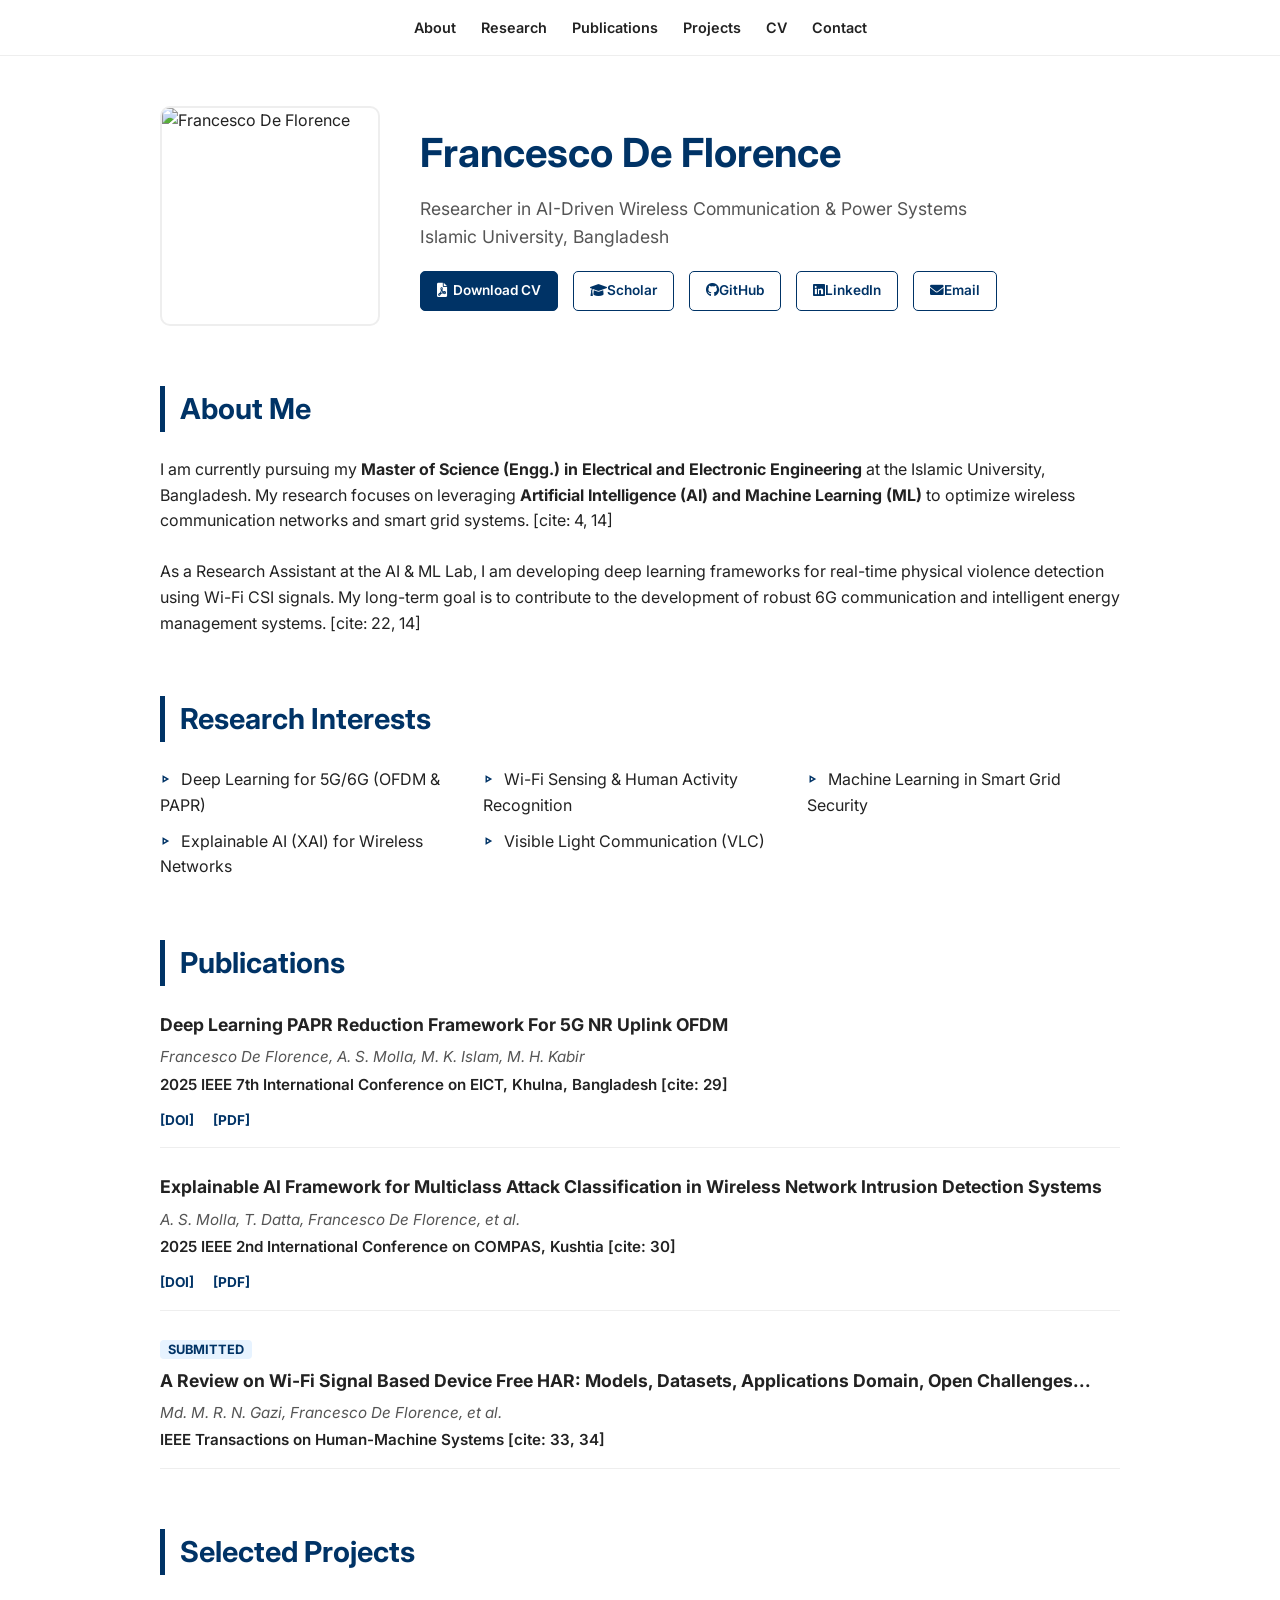
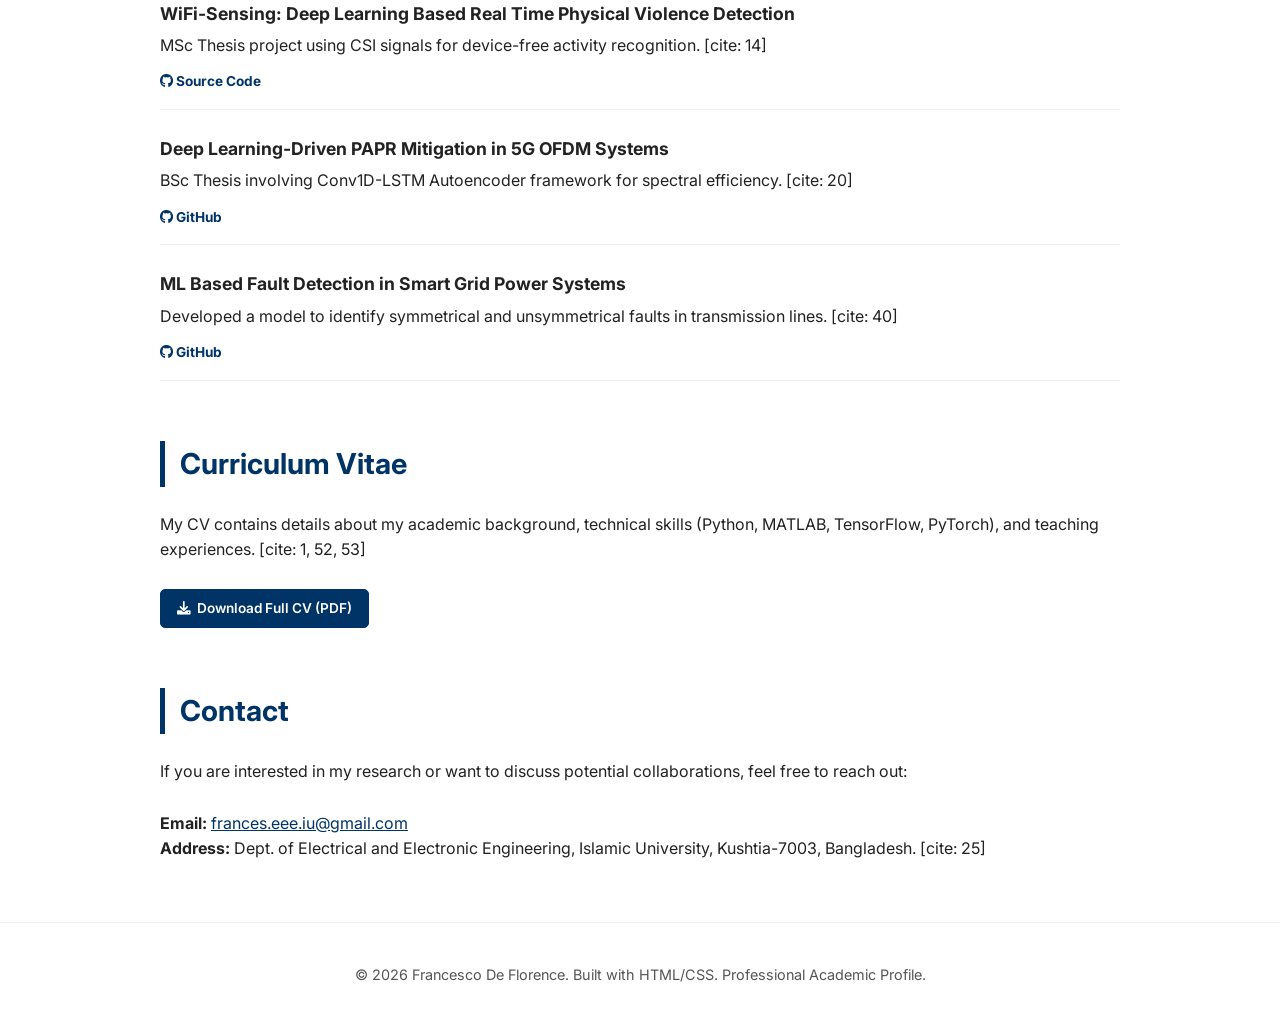
==== commit d89aba1c: "Update index.html" ====
--- a/index.html
+++ b/index.html
@@ -1,991 +1,319 @@
 <!DOCTYPE html>
-<html lang="en">
+<html lang="bn">
 <head>
-  <meta charset="UTF-8" />
-  <meta name="viewport" content="width=device-width, initial-scale=1.0"/>
-  <title>Francesco De Florence | AI-Driven Wireless Communication Researcher</title>
-  <link rel="preconnect" href="https://fonts.googleapis.com">
-  <link rel="preconnect" href="https://fonts.gstatic.com" crossorigin>
-  <link href="https://fonts.googleapis.com/css2?family=Syne:wght@400;600;700;800&family=DM+Mono:ital,wght@0,300;0,400;1,300&family=Lora:ital,wght@0,400;0,500;1,400&display=swap" rel="stylesheet">
-  <style>
-    :root {
-      --bg: #0a0e1a;
-      --bg2: #0f1525;
-      --bg3: #141c30;
-      --surface: #1a2440;
-      --accent: #4fd1c5;
-      --accent2: #63b3ed;
-      --accent3: #f6ad55;
-      --text: #e8edf5;
-      --text-muted: #8896b0;
-      --border: rgba(79, 209, 197, 0.15);
-      --glow: rgba(79, 209, 197, 0.08);
-    }
-
-    *, *::before, *::after { box-sizing: border-box; margin: 0; padding: 0; }
-
-    html { scroll-behavior: smooth; }
-
-    body {
-      background: var(--bg);
-      color: var(--text);
-      font-family: 'Lora', serif;
-      font-size: 16px;
-      line-height: 1.7;
-      overflow-x: hidden;
-    }
-
-    /* NOISE TEXTURE OVERLAY */
-    body::before {
-      content: '';
-      position: fixed;
-      inset: 0;
-      background-image: url("data:image/svg+xml,%3Csvg viewBox='0 0 256 256' xmlns='http://www.w3.org/2000/svg'%3E%3Cfilter id='noise'%3E%3CfeTurbulence type='fractalNoise' baseFrequency='0.9' numOctaves='4' stitchTiles='stitch'/%3E%3C/filter%3E%3Crect width='100%25' height='100%25' filter='url(%23noise)' opacity='0.04'/%3E%3C/svg%3E");
-      pointer-events: none;
-      z-index: 9999;
-      opacity: 0.4;
-    }
-
-    /* GRID BACKGROUND */
-    .grid-bg {
-      position: fixed;
-      inset: 0;
-      background-image:
-        linear-gradient(rgba(79,209,197,0.04) 1px, transparent 1px),
-        linear-gradient(90deg, rgba(79,209,197,0.04) 1px, transparent 1px);
-      background-size: 60px 60px;
-      pointer-events: none;
-      z-index: 0;
-    }
-
-    /* NAV */
-    nav {
-      position: fixed;
-      top: 0; left: 0; right: 0;
-      z-index: 100;
-      padding: 20px 60px;
-      display: flex;
-      justify-content: space-between;
-      align-items: center;
-      background: rgba(10, 14, 26, 0.85);
-      backdrop-filter: blur(16px);
-      border-bottom: 1px solid var(--border);
-    }
-
-    .nav-logo {
-      font-family: 'Syne', sans-serif;
-      font-weight: 800;
-      font-size: 1.1rem;
-      letter-spacing: 0.08em;
-      color: var(--accent);
-    }
-
-    .nav-links {
-      display: flex;
-      gap: 36px;
-      list-style: none;
-    }
-
-    .nav-links a {
-      font-family: 'DM Mono', monospace;
-      font-size: 0.78rem;
-      color: var(--text-muted);
-      text-decoration: none;
-      letter-spacing: 0.1em;
-      text-transform: uppercase;
-      transition: color 0.2s;
-    }
-    .nav-links a:hover { color: var(--accent); }
-
-    /* SECTIONS */
-    section {
-      position: relative;
-      z-index: 1;
-    }
-
-    /* HERO */
-    #hero {
-      min-height: 100vh;
-      display: flex;
-      align-items: center;
-      padding: 120px 60px 80px;
-      max-width: 1200px;
-      margin: 0 auto;
-    }
-
-    .hero-inner {
-      display: grid;
-      grid-template-columns: 1fr 1fr;
-      gap: 80px;
-      align-items: center;
-      width: 100%;
-    }
-
-    .hero-tag {
-      font-family: 'DM Mono', monospace;
-      font-size: 0.75rem;
-      color: var(--accent);
-      letter-spacing: 0.2em;
-      text-transform: uppercase;
-      margin-bottom: 24px;
-      display: flex;
-      align-items: center;
-      gap: 12px;
-    }
-    .hero-tag::before {
-      content: '';
-      display: block;
-      width: 40px;
-      height: 1px;
-      background: var(--accent);
-    }
-
-    h1 {
-      font-family: 'Syne', sans-serif;
-      font-size: clamp(2.8rem, 5vw, 4.2rem);
-      font-weight: 800;
-      line-height: 1.05;
-      letter-spacing: -0.02em;
-      margin-bottom: 24px;
-    }
-
-    h1 .accent { color: var(--accent); }
-    h1 .line2 { display: block; color: var(--text-muted); font-weight: 400; font-size: 0.7em; font-family: 'Lora', serif; font-style: italic; margin-top: 8px; }
-
-    .hero-desc {
-      color: var(--text-muted);
-      font-size: 1.05rem;
-      max-width: 460px;
-      margin-bottom: 36px;
-    }
-
-    .hero-links {
-      display: flex;
-      gap: 16px;
-      flex-wrap: wrap;
-    }
-
-    .btn-primary {
-      font-family: 'DM Mono', monospace;
-      font-size: 0.78rem;
-      letter-spacing: 0.1em;
-      text-transform: uppercase;
-      padding: 12px 28px;
-      background: var(--accent);
-      color: var(--bg);
-      border: none;
-      cursor: pointer;
-      text-decoration: none;
-      font-weight: 400;
-      transition: all 0.2s;
-      clip-path: polygon(0 0, calc(100% - 10px) 0, 100% 10px, 100% 100%, 10px 100%, 0 calc(100% - 10px));
-    }
-    .btn-primary:hover { background: #81e6d9; transform: translateY(-2px); }
-
-    .btn-outline {
-      font-family: 'DM Mono', monospace;
-      font-size: 0.78rem;
-      letter-spacing: 0.1em;
-      text-transform: uppercase;
-      padding: 12px 28px;
-      background: transparent;
-      color: var(--accent);
-      border: 1px solid var(--accent);
-      cursor: pointer;
-      text-decoration: none;
-      transition: all 0.2s;
-    }
-    .btn-outline:hover { background: var(--glow); transform: translateY(-2px); }
-
-    /* HERO RIGHT PANEL */
-    .hero-stats {
-      display: grid;
-      grid-template-columns: 1fr 1fr;
-      gap: 16px;
-    }
-
-    .stat-card {
-      background: var(--surface);
-      border: 1px solid var(--border);
-      padding: 24px;
-      position: relative;
-      overflow: hidden;
-      transition: border-color 0.3s;
-    }
-    .stat-card:hover { border-color: var(--accent); }
-    .stat-card::after {
-      content: '';
-      position: absolute;
-      top: 0; left: 0; right: 0;
-      height: 2px;
-      background: linear-gradient(90deg, var(--accent), transparent);
-    }
-
-    .stat-num {
-      font-family: 'Syne', sans-serif;
-      font-size: 2.2rem;
-      font-weight: 800;
-      color: var(--accent);
-      line-height: 1;
-      margin-bottom: 6px;
-    }
-    .stat-label {
-      font-family: 'DM Mono', monospace;
-      font-size: 0.72rem;
-      color: var(--text-muted);
-      letter-spacing: 0.08em;
-      text-transform: uppercase;
-    }
-
-    .status-badge {
-      display: inline-flex;
-      align-items: center;
-      gap: 8px;
-      font-family: 'DM Mono', monospace;
-      font-size: 0.72rem;
-      color: var(--accent3);
-      background: rgba(246, 173, 85, 0.1);
-      border: 1px solid rgba(246, 173, 85, 0.3);
-      padding: 8px 16px;
-      margin-top: 16px;
-    }
-    .status-dot {
-      width: 6px; height: 6px;
-      background: var(--accent3);
-      border-radius: 50%;
-      animation: pulse 2s infinite;
-    }
-    @keyframes pulse {
-      0%, 100% { opacity: 1; transform: scale(1); }
-      50% { opacity: 0.5; transform: scale(1.3); }
-    }
-
-    /* SECTION WRAPPER */
-    .section-wrap {
-      max-width: 1200px;
-      margin: 0 auto;
-      padding: 100px 60px;
-    }
-
-    .section-header {
-      display: flex;
-      align-items: center;
-      gap: 20px;
-      margin-bottom: 60px;
-    }
-
-    .section-num {
-      font-family: 'DM Mono', monospace;
-      font-size: 0.75rem;
-      color: var(--accent);
-      letter-spacing: 0.15em;
-    }
-
-    h2 {
-      font-family: 'Syne', sans-serif;
-      font-size: 2.2rem;
-      font-weight: 700;
-      letter-spacing: -0.01em;
-    }
-
-    .section-line {
-      flex: 1;
-      height: 1px;
-      background: var(--border);
-    }
-
-    /* ABOUT / RESEARCH INTERESTS */
-    #about { background: var(--bg2); }
-
-    .interests-grid {
-      display: grid;
-      grid-template-columns: repeat(3, 1fr);
-      gap: 16px;
-    }
-
-    .interest-item {
-      border: 1px solid var(--border);
-      padding: 20px 24px;
-      font-family: 'DM Mono', monospace;
-      font-size: 0.8rem;
-      color: var(--text-muted);
-      letter-spacing: 0.05em;
-      transition: all 0.25s;
-      position: relative;
-      overflow: hidden;
-    }
-    .interest-item::before {
-      content: '';
-      position: absolute;
-      inset: 0;
-      background: var(--glow);
-      opacity: 0;
-      transition: opacity 0.25s;
-    }
-    .interest-item:hover {
-      border-color: var(--accent);
-      color: var(--accent);
-    }
-    .interest-item:hover::before { opacity: 1; }
-    .interest-icon {
-      font-size: 1.4rem;
-      margin-bottom: 12px;
-      display: block;
-    }
-
-    /* EDUCATION */
-    .timeline {
-      position: relative;
-      padding-left: 32px;
-    }
-    .timeline::before {
-      content: '';
-      position: absolute;
-      left: 0; top: 8px; bottom: 8px;
-      width: 1px;
-      background: var(--border);
-    }
-
-    .timeline-item {
-      position: relative;
-      margin-bottom: 48px;
-      padding: 28px;
-      background: var(--surface);
-      border: 1px solid var(--border);
-      transition: border-color 0.3s;
-    }
-    .timeline-item:hover { border-color: var(--accent); }
-    .timeline-item::before {
-      content: '';
-      position: absolute;
-      left: -40px; top: 32px;
-      width: 10px; height: 10px;
-      background: var(--accent);
-      border-radius: 50%;
-      box-shadow: 0 0 12px var(--accent);
-    }
-
-    .timeline-period {
-      font-family: 'DM Mono', monospace;
-      font-size: 0.72rem;
-      color: var(--accent);
-      letter-spacing: 0.1em;
-      text-transform: uppercase;
-      margin-bottom: 8px;
-    }
-
-    .timeline-title {
-      font-family: 'Syne', sans-serif;
-      font-size: 1.15rem;
-      font-weight: 700;
-      margin-bottom: 4px;
-    }
-
-    .timeline-sub {
-      font-family: 'DM Mono', monospace;
-      font-size: 0.78rem;
-      color: var(--text-muted);
-      margin-bottom: 16px;
-    }
-
-    .timeline-body {
-      color: var(--text-muted);
-      font-size: 0.92rem;
-    }
-
-    .cgpa-badge {
-      display: inline-block;
-      font-family: 'DM Mono', monospace;
-      font-size: 0.72rem;
-      padding: 4px 12px;
-      background: rgba(99, 179, 237, 0.1);
-      border: 1px solid rgba(99, 179, 237, 0.3);
-      color: var(--accent2);
-      margin-bottom: 12px;
-    }
-
-    /* PUBLICATIONS */
-    #publications { background: var(--bg2); }
-
-    .pub-list { display: flex; flex-direction: column; gap: 20px; }
-
-    .pub-card {
-      background: var(--surface);
-      border: 1px solid var(--border);
-      padding: 28px 32px;
-      display: grid;
-      grid-template-columns: auto 1fr;
-      gap: 20px;
-      align-items: start;
-      transition: border-color 0.3s, transform 0.2s;
-    }
-    .pub-card:hover { border-color: var(--accent); transform: translateX(4px); }
-
-    .pub-type {
-      font-family: 'DM Mono', monospace;
-      font-size: 0.65rem;
-      text-transform: uppercase;
-      letter-spacing: 0.12em;
-      padding: 6px 12px;
-      border: 1px solid;
-      white-space: nowrap;
-      margin-top: 4px;
-    }
-    .pub-type.journal { color: var(--accent3); border-color: rgba(246,173,85,0.4); background: rgba(246,173,85,0.06); }
-    .pub-type.conference { color: var(--accent2); border-color: rgba(99,179,237,0.4); background: rgba(99,179,237,0.06); }
-
-    .pub-title {
-      font-family: 'Syne', sans-serif;
-      font-weight: 600;
-      font-size: 1rem;
-      margin-bottom: 8px;
-      line-height: 1.4;
-    }
-
-    .pub-meta {
-      font-family: 'DM Mono', monospace;
-      font-size: 0.75rem;
-      color: var(--text-muted);
-      margin-bottom: 6px;
-    }
-
-    .pub-venue {
-      font-style: italic;
-      color: var(--accent);
-      font-size: 0.88rem;
-    }
-
-    /* SKILLS */
-    .skills-grid {
-      display: grid;
-      grid-template-columns: repeat(2, 1fr);
-      gap: 24px;
-    }
-
-    .skill-group {
-      background: var(--surface);
-      border: 1px solid var(--border);
-      padding: 28px;
-    }
-
-    .skill-group-title {
-      font-family: 'DM Mono', monospace;
-      font-size: 0.72rem;
-      color: var(--accent);
-      letter-spacing: 0.15em;
-      text-transform: uppercase;
-      margin-bottom: 16px;
-      padding-bottom: 12px;
-      border-bottom: 1px solid var(--border);
-    }
-
-    .skill-tags {
-      display: flex;
-      flex-wrap: wrap;
-      gap: 8px;
-    }
-
-    .skill-tag {
-      font-family: 'DM Mono', monospace;
-      font-size: 0.72rem;
-      padding: 5px 12px;
-      background: rgba(79, 209, 197, 0.07);
-      border: 1px solid rgba(79, 209, 197, 0.2);
-      color: var(--text-muted);
-      letter-spacing: 0.04em;
-      transition: all 0.2s;
-    }
-    .skill-tag:hover { color: var(--accent); border-color: var(--accent); background: rgba(79,209,197,0.12); }
-
-    /* PROJECTS */
-    #projects { background: var(--bg2); }
-
-    .projects-grid {
-      display: grid;
-      grid-template-columns: repeat(3, 1fr);
-      gap: 20px;
-    }
-
-    .project-card {
-      background: var(--surface);
-      border: 1px solid var(--border);
-      padding: 28px;
-      transition: all 0.3s;
-      position: relative;
-      overflow: hidden;
-    }
-    .project-card:hover {
-      border-color: var(--accent);
-      transform: translateY(-4px);
-      box-shadow: 0 16px 40px rgba(0,0,0,0.3);
-    }
-    .project-card::after {
-      content: '';
-      position: absolute;
-      bottom: 0; left: 0; right: 0;
-      height: 2px;
-      background: linear-gradient(90deg, var(--accent), var(--accent2));
-      transform: scaleX(0);
-      transition: transform 0.3s;
-      transform-origin: left;
-    }
-    .project-card:hover::after { transform: scaleX(1); }
-
-    .project-num {
-      font-family: 'DM Mono', monospace;
-      font-size: 0.65rem;
-      color: var(--accent);
-      letter-spacing: 0.15em;
-      margin-bottom: 16px;
-      opacity: 0.6;
-    }
-
-    .project-title {
-      font-family: 'Syne', sans-serif;
-      font-size: 0.95rem;
-      font-weight: 700;
-      line-height: 1.4;
-      margin-bottom: 12px;
-    }
-
-    .project-desc {
-      font-size: 0.85rem;
-      color: var(--text-muted);
-      line-height: 1.6;
-    }
-
-    .project-link {
-      display: inline-flex;
-      align-items: center;
-      gap: 6px;
-      font-family: 'DM Mono', monospace;
-      font-size: 0.7rem;
-      color: var(--accent2);
-      text-decoration: none;
-      letter-spacing: 0.08em;
-      margin-top: 16px;
-      transition: gap 0.2s;
-    }
-    .project-link:hover { gap: 10px; }
-
-    /* CONTACT */
-    #contact {
-      text-align: center;
-    }
-
-    .contact-inner {
-      max-width: 700px;
-      margin: 0 auto;
-    }
-
-    .contact-inner h2 {
-      font-size: 3rem;
-      margin-bottom: 20px;
-    }
-
-    .contact-desc {
-      color: var(--text-muted);
-      margin-bottom: 48px;
-      font-size: 1.05rem;
-    }
-
-    .social-links {
-      display: flex;
-      justify-content: center;
-      gap: 16px;
-      flex-wrap: wrap;
-      margin-bottom: 40px;
-    }
-
-    .social-link {
-      font-family: 'DM Mono', monospace;
-      font-size: 0.72rem;
-      letter-spacing: 0.1em;
-      text-transform: uppercase;
-      padding: 10px 20px;
-      border: 1px solid var(--border);
-      color: var(--text-muted);
-      text-decoration: none;
-      transition: all 0.2s;
-    }
-    .social-link:hover { border-color: var(--accent); color: var(--accent); background: var(--glow); }
-
-    .email-display {
-      font-family: 'DM Mono', monospace;
-      font-size: 1rem;
-      color: var(--accent);
-      letter-spacing: 0.05em;
-    }
-
-    /* FOOTER */
-    footer {
-      position: relative;
-      z-index: 1;
-      border-top: 1px solid var(--border);
-      padding: 32px 60px;
-      display: flex;
-      justify-content: space-between;
-      align-items: center;
-      font-family: 'DM Mono', monospace;
-      font-size: 0.72rem;
-      color: var(--text-muted);
-    }
-
-    /* ANIMATE ON SCROLL */
-    .reveal {
-      opacity: 0;
-      transform: translateY(24px);
-      transition: opacity 0.6s ease, transform 0.6s ease;
-    }
-    .reveal.visible {
-      opacity: 1;
-      transform: none;
-    }
-
-    /* RESPONSIVE */
-    @media (max-width: 900px) {
-      nav { padding: 16px 24px; }
-      .nav-links { gap: 20px; }
-      #hero { padding: 100px 24px 60px; }
-      .hero-inner { grid-template-columns: 1fr; gap: 48px; }
-      .section-wrap { padding: 70px 24px; }
-      .interests-grid { grid-template-columns: 1fr 1fr; }
-      .projects-grid { grid-template-columns: 1fr; }
-      .skills-grid { grid-template-columns: 1fr; }
-      footer { flex-direction: column; gap: 12px; padding: 24px; text-align: center; }
-    }
-
-    @media (max-width: 600px) {
-      .interests-grid { grid-template-columns: 1fr; }
-      .hero-stats { grid-template-columns: 1fr 1fr; }
-      .nav-links { display: none; }
-    }
-  </style>
+    <meta charset="UTF-8">
+    <meta name="viewport" content="width=device-width, initial-scale=1.0">
+    <title>Francesco De Florence | Academic Portfolio</title>
+    <link href="https://fonts.googleapis.com/css2?family=Inter:wght@300;400;600;700&display=swap" rel="stylesheet">
+    <link rel="stylesheet" href="https://cdnjs.cloudflare.com/ajax/libs/font-awesome/6.0.0/css/all.min.css">
+    
+    <style>
+        :root {
+            --bg-color: #FFFFFF;
+            --text-color: #222222;
+            --accent-color: #003366; /* Navy Blue */
+            --secondary-text: #555555;
+            --border-color: #eeeeee;
+        }
+
+        * {
+            margin: 0;
+            padding: 0;
+            box-sizing: border-box;
+        }
+
+        body {
+            font-family: 'Inter', sans-serif;
+            line-height: 1.6;
+            color: var(--text-color);
+            background-color: var(--bg-color);
+            scroll-behavior: smooth;
+        }
+
+        /* Navbar */
+        nav {
+            position: sticky;
+            top: 0;
+            background: rgba(255, 255, 255, 0.95);
+            border-bottom: 1px solid var(--border-color);
+            z-index: 1000;
+            padding: 1rem 0;
+        }
+
+        .nav-container {
+            max-width: 1000px;
+            margin: 0 auto;
+            display: flex;
+            justify-content: center;
+            gap: 25px;
+        }
+
+        nav a {
+            text-decoration: none;
+            color: var(--text-color);
+            font-weight: 600;
+            font-size: 0.9rem;
+            transition: 0.3s;
+        }
+
+        nav a:hover {
+            color: var(--accent-color);
+        }
+
+        /* Header / Hero Section */
+        header {
+            max-width: 1000px;
+            margin: 50px auto;
+            padding: 0 20px;
+            display: flex;
+            align-items: center;
+            gap: 40px;
+        }
+
+        .profile-photo {
+            width: 220px;
+            height: 220px;
+            border-radius: 10px;
+            object-fit: cover;
+            border: 2px solid var(--border-color);
+        }
+
+        .header-content h1 {
+            font-size: 2.5rem;
+            color: var(--accent-color);
+            margin-bottom: 10px;
+        }
+
+        .header-content p {
+            font-size: 1.1rem;
+            color: var(--secondary-text);
+            margin-bottom: 20px;
+        }
+
+        .social-links {
+            display: flex;
+            gap: 15px;
+            flex-wrap: wrap;
+        }
+
+        .btn {
+            display: inline-flex;
+            align-items: center;
+            padding: 8px 16px;
+            border-radius: 5px;
+            text-decoration: none;
+            font-size: 0.85rem;
+            font-weight: 600;
+            transition: 0.3s;
+            border: 1px solid var(--accent-color);
+        }
+
+        .btn-primary {
+            background: var(--accent-color);
+            color: white;
+        }
+
+        .btn-outline {
+            color: var(--accent-color);
+            background: transparent;
+        }
+
+        .btn:hover {
+            opacity: 0.8;
+        }
+
+        /* Sections */
+        section {
+            max-width: 1000px;
+            margin: 60px auto;
+            padding: 0 20px;
+        }
+
+        h2 {
+            font-size: 1.8rem;
+            color: var(--accent-color);
+            border-left: 5px solid var(--accent-color);
+            padding-left: 15px;
+            margin-bottom: 25px;
+        }
+
+        .research-interests ul {
+            list-style: none;
+            display: grid;
+            grid-template-columns: repeat(auto-fit, minmax(250px, 1fr));
+            gap: 10px;
+        }
+
+        .research-interests li::before {
+            content: "▹";
+            color: var(--accent-color);
+            margin-right: 10px;
+            font-weight: bold;
+        }
+
+        /* Publication & Projects Styles */
+        .item {
+            margin-bottom: 25px;
+            padding-bottom: 15px;
+            border-bottom: 1px solid var(--border-color);
+        }
+
+        .item h3 {
+            font-size: 1.1rem;
+            margin-bottom: 5px;
+        }
+
+        .authors { font-style: italic; font-size: 0.95rem; color: var(--secondary-text); }
+        .venue { font-weight: 600; font-size: 0.95rem; display: block; margin-top: 3px; }
+        .links { margin-top: 10px; }
+        .links a { margin-right: 15px; font-size: 0.85rem; color: var(--accent-color); text-decoration: none; font-weight: bold; }
+
+        /* Footer */
+        footer {
+            text-align: center;
+            padding: 40px 0;
+            border-top: 1px solid var(--border-color);
+            font-size: 0.9rem;
+            color: var(--secondary-text);
+        }
+
+        /* Mobile Responsive */
+        @media (max-width: 768px) {
+            header { flex-direction: column; text-align: center; }
+            .nav-container { flex-wrap: wrap; gap: 10px; font-size: 0.8rem; }
+            .social-links { justify-content: center; }
+        }
+    </style>
 </head>
 <body>
-  <div class="grid-bg"></div>
-
-  <!-- NAV -->
-  <nav>
-    <div class="nav-logo">FDF</div>
-    <ul class="nav-links">
-      <li><a href="#about">About</a></li>
-      <li><a href="#education">Education</a></li>
-      <li><a href="#publications">Publications</a></li>
-      <li><a href="#skills">Skills</a></li>
-      <li><a href="#projects">Projects</a></li>
-      <li><a href="#contact">Contact</a></li>
-    </ul>
-  </nav>
-
-  <!-- HERO -->
-  <section id="hero">
-    <div class="hero-inner">
-      <div>
-        <p class="hero-tag">MSc Researcher · EEE · Islamic University</p>
-        <h1>
-          Francesco<br><span class="accent">De Florence</span>
-          <span class="line2">AI-Driven Wireless Communication</span>
-        </h1>
-        <p class="hero-desc">
-          Researching deep learning solutions for wireless communication systems — from WiFi CSI-based human activity recognition to OFDM PAPR reduction in 5G/6G networks.
+
+    <nav>
+        <div class="nav-container">
+            <a href="#about">About</a>
+            <a href="#research">Research</a>
+            <a href="#publications">Publications</a>
+            <a href="#projects">Projects</a>
+            <a href="#cv">CV</a>
+            <a href="#contact">Contact</a>
+        </div>
+    </nav>
+
+    <header id="about">
+        <img src="profile.png" alt="Francesco De Florence" class="profile-photo">
+        <div class="header-content">
+            <h1>Francesco De Florence</h1>
+            <p>Researcher in AI-Driven Wireless Communication & Power Systems<br>
+               Islamic University, Bangladesh</p>
+            
+            <div class="social-links">
+                <a href="CV_Francesco_EEE_IU.pdf" class="btn btn-primary" target="_blank"><i class="fa-solid fa-file-pdf"></i> &nbsp; Download CV</a>
+                <a href="https://scholar.google.com" class="btn btn-outline" target="_blank"><i class="fa-solid fa-graduation-cap"></i> Scholar</a>
+                <a href="https://github.com/Francesco-De-Florence" class="btn btn-outline" target="_blank"><i class="fa-brands fa-github"></i> GitHub</a>
+                <a href="https://linkedin.com" class="btn btn-outline" target="_blank"><i class="fa-brands fa-linkedin"></i> LinkedIn</a>
+                <a href="mailto:frances.eee.iu@gmail.com" class="btn btn-outline"><i class="fa-solid fa-envelope"></i> Email</a>
+            </div>
+        </div>
+    </header>
+
+    <section>
+        <h2>About Me</h2>
+        <p>
+            I am currently pursuing my <strong>Master of Science (Engg.) in Electrical and Electronic Engineering</strong> at the Islamic University, Bangladesh. My research focuses on leveraging <strong>Artificial Intelligence (AI) and Machine Learning (ML)</strong> to optimize wireless communication networks and smart grid systems. [cite: 4, 14]
         </p>
-        <div class="hero-links">
-          <a href="#publications" class="btn-primary">View Publications</a>
-          <a href="mailto:frances.eee.iu@gmail.com" class="btn-outline">Get in Touch</a>
-        </div>
-        <div class="status-badge">
-          <span class="status-dot"></span>
-          Open to Research Collaborations
-        </div>
-      </div>
-
-      <div>
-        <div class="hero-stats">
-          <div class="stat-card">
-            <div class="stat-num">2</div>
-            <div class="stat-label">IEEE Papers</div>
-          </div>
-          <div class="stat-card">
-            <div class="stat-num">3+</div>
-            <div class="stat-label">Years Research</div>
-          </div>
-          <div class="stat-card">
-            <div class="stat-num">3.59</div>
-            <div class="stat-label">BSc CGPA / 4.00</div>
-          </div>
-          <div class="stat-card">
-            <div class="stat-num">5G</div>
-            <div class="stat-label">Primary Focus</div>
-          </div>
-        </div>
-      </div>
-    </div>
-  </section>
-
-  <!-- ABOUT / RESEARCH INTERESTS -->
-  <section id="about">
-    <div class="section-wrap">
-      <div class="section-header reveal">
-        <span class="section-num">01</span>
+        <br>
+        <p>
+            As a Research Assistant at the AI & ML Lab, I am developing deep learning frameworks for real-time physical violence detection using Wi-Fi CSI signals. My long-term goal is to contribute to the development of robust 6G communication and intelligent energy management systems. [cite: 22, 14]
+        </p>
+    </section>
+
+    <section id="research" class="research-interests">
         <h2>Research Interests</h2>
-        <div class="section-line"></div>
-      </div>
-      <div class="interests-grid">
-        <div class="interest-item reveal">
-          <span class="interest-icon">📡</span>
-          WiFi CSI Sensing &<br>Human Activity Recognition
-        </div>
-        <div class="interest-item reveal">
-          <span class="interest-icon">🧠</span>
-          AI/ML for RF Signal<br>Processing
-        </div>
-        <div class="interest-item reveal">
-          <span class="interest-icon">📶</span>
-          5G/6G Physical Layer<br>Communication
-        </div>
-        <div class="interest-item reveal">
-          <span class="interest-icon">⚡</span>
-          Deep Learning for<br>OFDM Systems
-        </div>
-        <div class="interest-item reveal">
-          <span class="interest-icon">🔍</span>
-          Explainable Artificial<br>Intelligence (XAI)
-        </div>
-        <div class="interest-item reveal">
-          <span class="interest-icon">🌐</span>
-          Edge Intelligence &<br>Smart Sensing
-        </div>
-      </div>
-    </div>
-  </section>
-
-  <!-- EDUCATION -->
-  <section id="education">
-    <div class="section-wrap">
-      <div class="section-header reveal">
-        <span class="section-num">02</span>
-        <h2>Education</h2>
-        <div class="section-line"></div>
-      </div>
-      <div class="timeline">
-        <div class="timeline-item reveal">
-          <div class="timeline-period">Aug 2025 – Ongoing</div>
-          <div class="timeline-title">Master of Science (Engg.) in Electrical and Electronic Engineering</div>
-          <div class="timeline-sub">Faculty of Engineering and Technology, Islamic University, Bangladesh</div>
-          <div class="cgpa-badge">CGPA: In Progress</div>
-          <div class="timeline-body">
-            <strong>Thesis:</strong> "WiFi-Sensing: Deep Learning Based Real-Time Physical Violence Detection Using WiFi CSI Signals."<br><br>
-            <em>Relevant Courses:</em> Wireless & Broadband Communication Networks, Advanced Digital Signal Processing, Artificial Intelligence and Neural Networks, Machine Learning with Python, Mechatronics System Engineering.
-          </div>
-        </div>
-
-        <div class="timeline-item reveal">
-          <div class="timeline-period">Jan 2020 – Jul 2025</div>
-          <div class="timeline-title">Bachelor of Science (Engg.) in Electrical and Electronic Engineering</div>
-          <div class="timeline-sub">Faculty of Engineering and Technology, Islamic University, Bangladesh</div>
-          <div class="cgpa-badge">CGPA: 3.59 / 4.00</div>
-          <div class="timeline-body">
-            <strong>Thesis:</strong> "Deep Learning-Driven PAPR Mitigation in 5G OFDM Systems Using a Conv1D-LSTM Autoencoder Framework."<br><br>
-            <em>Relevant Courses:</em> Telecommunication Engineering, Optical Fiber Communication, Control System Engineering, Digital Electronics, Microprocessor and Micro-controllers.
-          </div>
-        </div>
-      </div>
-    </div>
-  </section>
-
-  <!-- PUBLICATIONS -->
-  <section id="publications">
-    <div class="section-wrap">
-      <div class="section-header reveal">
-        <span class="section-num">03</span>
+        <ul>
+            <li>Deep Learning for 5G/6G (OFDM & PAPR)</li>
+            <li>Wi-Fi Sensing & Human Activity Recognition</li>
+            <li>Machine Learning in Smart Grid Security</li>
+            <li>Explainable AI (XAI) for Wireless Networks</li>
+            <li>Visible Light Communication (VLC)</li>
+        </ul>
+    </section>
+
+    <section id="publications">
         <h2>Publications</h2>
-        <div class="section-line"></div>
-      </div>
-      <div class="pub-list">
-
-        <div class="pub-card reveal">
-          <div class="pub-type journal">Journal</div>
-          <div>
-            <div class="pub-title">A Review on Wi-Fi Signal Based Device-Free HAR: Models, Datasets, Applications, Open Challenges and Future Research Directions</div>
-            <div class="pub-meta">Gazi, Molla, <strong>Francesco De Florence</strong>, Kabir, Sarker, Han · Oct 2025</div>
-            <div class="pub-venue">IEEE Transactions on Human-Machine Systems — Submitted</div>
-          </div>
-        </div>
-
-        <div class="pub-card reveal">
-          <div class="pub-type conference">Conf.</div>
-          <div>
-            <div class="pub-title">Deep Learning PAPR Reduction Framework for 5G NR Uplink OFDM</div>
-            <div class="pub-meta"><strong>Francesco De Florence</strong>, Molla, Islam, Kabir · Dec 2025</div>
-            <div class="pub-venue">IEEE 7th EICT, Khulna, Bangladesh · pp. 1–6</div>
-          </div>
-        </div>
-
-        <div class="pub-card reveal">
-          <div class="pub-type conference">Conf.</div>
-          <div>
-            <div class="pub-title">Explainable AI Framework for Multiclass Attack Classification in Wireless Network Intrusion Detection Systems</div>
-            <div class="pub-meta">Molla, Datta, <strong>Francesco De Florence</strong>, Rayhan, Rahman, Kabir · Oct 2025</div>
-            <div class="pub-venue">IEEE 2nd COMPAS, Kushtia, Bangladesh · pp. 1–6</div>
-          </div>
-        </div>
-
-      </div>
-    </div>
-  </section>
-
-  <!-- SKILLS -->
-  <section id="skills">
-    <div class="section-wrap">
-      <div class="section-header reveal">
-        <span class="section-num">04</span>
-        <h2>Technical Skills</h2>
-        <div class="section-line"></div>
-      </div>
-      <div class="skills-grid">
-        <div class="skill-group reveal">
-          <div class="skill-group-title">ML / Deep Learning</div>
-          <div class="skill-tags">
-            <span class="skill-tag">CNNs</span>
-            <span class="skill-tag">RNNs / LSTMs</span>
-            <span class="skill-tag">Autoencoders</span>
-            <span class="skill-tag">GANs</span>
-            <span class="skill-tag">Reinforcement Learning</span>
-            <span class="skill-tag">Supervised Learning</span>
-            <span class="skill-tag">Unsupervised Learning</span>
-          </div>
-        </div>
-        <div class="skill-group reveal">
-          <div class="skill-group-title">Python Libraries</div>
-          <div class="skill-tags">
-            <span class="skill-tag">TensorFlow / Keras</span>
-            <span class="skill-tag">PyTorch</span>
-            <span class="skill-tag">Scikit-learn</span>
-            <span class="skill-tag">Pandas</span>
-            <span class="skill-tag">NumPy</span>
-            <span class="skill-tag">Matplotlib</span>
-            <span class="skill-tag">SciPy</span>
-          </div>
-        </div>
-        <div class="skill-group reveal">
-          <div class="skill-group-title">Programming & Simulation</div>
-          <div class="skill-tags">
-            <span class="skill-tag">Python</span>
-            <span class="skill-tag">C</span>
-            <span class="skill-tag">C++</span>
-            <span class="skill-tag">MATLAB</span>
-            <span class="skill-tag">Simulink</span>
-          </div>
-        </div>
-        <div class="skill-group reveal">
-          <div class="skill-group-title">Tools & Platforms</div>
-          <div class="skill-tags">
-            <span class="skill-tag">LaTeX</span>
-            <span class="skill-tag">Git</span>
-            <span class="skill-tag">GitHub</span>
-            <span class="skill-tag">MS Office</span>
-          </div>
-        </div>
-      </div>
-    </div>
-  </section>
-
-  <!-- PROJECTS -->
-  <section id="projects">
-    <div class="section-wrap">
-      <div class="section-header reveal">
-        <span class="section-num">05</span>
+        
+        <div class="item">
+            <h3>Deep Learning PAPR Reduction Framework For 5G NR Uplink OFDM</h3>
+            <span class="authors">Francesco De Florence, A. S. Molla, M. K. Islam, M. H. Kabir</span>
+            <span class="venue">2025 IEEE 7th International Conference on EICT, Khulna, Bangladesh [cite: 29]</span>
+            <div class="links">
+                <a href="https://doi.org/10.1109/EICT68394.2025.11355619" target="_blank">[DOI]</a>
+                <a href="#">[PDF]</a>
+            </div>
+        </div>
+
+        <div class="item">
+            <h3>Explainable AI Framework for Multiclass Attack Classification in Wireless Network Intrusion Detection Systems</h3>
+            <span class="authors">A. S. Molla, T. Datta, Francesco De Florence, et al.</span>
+            <span class="venue">2025 IEEE 2nd International Conference on COMPAS, Kushtia [cite: 30]</span>
+            <div class="links">
+                <a href="https://doi.org/10.1109/COMPAS67506.2025.11381654" target="_blank">[DOI]</a>
+                <a href="#">[PDF]</a>
+            </div>
+        </div>
+
+        <div class="item">
+            <span style="background: #e7f3ff; color: #003366; padding: 2px 8px; border-radius: 4px; font-size: 0.8rem; font-weight: bold;">SUBMITTED</span>
+            <h3 style="margin-top: 5px;">A Review on Wi-Fi Signal Based Device Free HAR: Models, Datasets, Applications Domain, Open Challenges...</h3>
+            <span class="authors">Md. M. R. N. Gazi, Francesco De Florence, et al.</span>
+            <span class="venue">IEEE Transactions on Human-Machine Systems [cite: 33, 34]</span>
+        </div>
+    </section>
+
+    <section id="projects">
         <h2>Selected Projects</h2>
-        <div class="section-line"></div>
-      </div>
-      <div class="projects-grid">
-
-        <div class="project-card reveal">
-          <div class="project-num">PROJECT · 01</div>
-          <div class="project-title">Deep Learning Based Channel Estimation for 5G OFDM Systems</div>
-          <div class="project-desc">CNN/LSTM-based channel estimation evaluated on BER and estimation accuracy under noisy wireless channels.</div>
-          <a href="https://github.com/FrancescoDeFlorence" class="project-link" target="_blank">View on GitHub →</a>
-        </div>
-
-        <div class="project-card reveal">
-          <div class="project-num">PROJECT · 02</div>
-          <div class="project-title">CNN-Based RF Fingerprinting for Wireless Device Identification</div>
-          <div class="project-desc">RF fingerprinting framework using CNN architectures for device classification from wireless signal characteristics.</div>
-          <a href="https://github.com/FrancescoDeFlorence" class="project-link" target="_blank">View on GitHub →</a>
-        </div>
-
-        <div class="project-card reveal">
-          <div class="project-num">PROJECT · 03</div>
-          <div class="project-title">ML-Based Fault Detection in Smart Grid Power Systems</div>
-          <div class="project-desc">Machine learning applied for automated fault detection and classification in transmission lines.</div>
-          <a href="https://github.com/FrancescoDeFlorence" class="project-link" target="_blank">View on GitHub →</a>
-        </div>
-
-        <div class="project-card reveal">
-          <div class="project-num">PROJECT · 04</div>
-          <div class="project-title">Massive MIMO Beamforming Simulation for 5G Networks</div>
-          <div class="project-desc">Beamforming techniques for massive MIMO in 5G simulated using MATLAB.</div>
-          <a href="https://github.com/FrancescoDeFlorence" class="project-link" target="_blank">View on GitHub →</a>
-        </div>
-
-        <div class="project-card reveal">
-          <div class="project-num">PROJECT · 05</div>
-          <div class="project-title">ML-Based Adaptive Modulation Scheme</div>
-          <div class="project-desc">Intelligent adaptive modulation using machine learning for dynamic wireless channel conditions.</div>
-          <a href="https://github.com/FrancescoDeFlorence" class="project-link" target="_blank">View on GitHub →</a>
-        </div>
-
-        <div class="project-card reveal">
-          <div class="project-num">PROJECT · 06</div>
-          <div class="project-title">Conv1D-LSTM Autoencoder for PAPR Mitigation</div>
-          <div class="project-desc">BSc thesis work — autoencoder framework for PAPR reduction in 5G NR uplink OFDM systems using deep learning.</div>
-          <a href="https://github.com/FrancescoDeFlorence" class="project-link" target="_blank">View on GitHub →</a>
-        </div>
-
-      </div>
-    </div>
-  </section>
-
-  <!-- CONTACT -->
-  <section id="contact">
-    <div class="section-wrap">
-      <div class="contact-inner reveal">
-        <p class="hero-tag" style="justify-content: center;">Let's Connect</p>
-        <h2>Get In Touch</h2>
-        <p class="contact-desc">I'm open to research collaborations, academic discussions, and opportunities in AI-driven wireless communication systems.</p>
-
-        <div class="social-links">
-          <a href="https://scholar.google.com" class="social-link" target="_blank">Google Scholar</a>
-          <a href="https://www.researchgate.net" class="social-link" target="_blank">ResearchGate</a>
-          <a href="https://orcid.org" class="social-link" target="_blank">ORCID</a>
-          <a href="https://github.com/FrancescoDeFlorence" class="social-link" target="_blank">GitHub</a>
-          <a href="https://linkedin.com" class="social-link" target="_blank">LinkedIn</a>
-        </div>
-
-        <div class="email-display">frances.eee.iu@gmail.com</div>
-      </div>
-    </div>
-  </section>
-
-  <!-- FOOTER -->
-  <footer>
-    <span>© 2025 Francesco De Florence</span>
-    <span>Islamic University, Kushtia, Bangladesh</span>
-    <span>MSc (Engg.) Researcher · EEE</span>
-  </footer>
-
-  <script>
-    // Reveal on scroll
-    const observer = new IntersectionObserver((entries) => {
-      entries.forEach((entry, i) => {
-        if (entry.isIntersecting) {
-          setTimeout(() => entry.target.classList.add('visible'), i * 60);
-        }
-      });
-    }, { threshold: 0.1 });
-
-    document.querySelectorAll('.reveal').forEach(el => observer.observe(el));
-  </script>
+        
+        <div class="item">
+            <h3>WiFi-Sensing: Deep Learning Based Real Time Physical Violence Detection</h3>
+            <p>MSc Thesis project using CSI signals for device-free activity recognition. [cite: 14]</p>
+            <div class="links">
+                <a href="https://github.com/Francesco-De-Florence" target="_blank"><i class="fa-brands fa-github"></i> Source Code</a>
+            </div>
+        </div>
+
+        <div class="item">
+            <h3>Deep Learning-Driven PAPR Mitigation in 5G OFDM Systems</h3>
+            <p>BSc Thesis involving Conv1D-LSTM Autoencoder framework for spectral efficiency. [cite: 20]</p>
+            <div class="links">
+                <a href="https://github.com/Francesco-De-Florence" target="_blank"><i class="fa-brands fa-github"></i> GitHub</a>
+            </div>
+        </div>
+        
+        <div class="item">
+            <h3>ML Based Fault Detection in Smart Grid Power Systems</h3>
+            <p>Developed a model to identify symmetrical and unsymmetrical faults in transmission lines. [cite: 40]</p>
+            <div class="links">
+                <a href="https://github.com/Francesco-De-Florence" target="_blank"><i class="fa-brands fa-github"></i> GitHub</a>
+            </div>
+        </div>
+    </section>
+
+    <section id="cv">
+        <h2>Curriculum Vitae</h2>
+        <p>My CV contains details about my academic background, technical skills (Python, MATLAB, TensorFlow, PyTorch), and teaching experiences. [cite: 1, 52, 53]</p>
+        <br>
+        <a href="CV_Francesco_EEE_IU.pdf" class="btn btn-primary" download><i class="fa-solid fa-download"></i> &nbsp; Download Full CV (PDF)</a>
+    </section>
+
+    <section id="contact">
+        <h2>Contact</h2>
+        <p>If you are interested in my research or want to discuss potential collaborations, feel free to reach out:</p>
+        <br>
+        <p><strong>Email:</strong> <a href="mailto:frances.eee.iu@gmail.com" style="color: var(--accent-color);">frances.eee.iu@gmail.com</a></p>
+        <p><strong>Address:</strong> Dept. of Electrical and Electronic Engineering, Islamic University, Kushtia-7003, Bangladesh. [cite: 25]</p>
+    </section>
+
+    <footer>
+        <p>&copy; 2026 Francesco De Florence. Built with HTML/CSS. Professional Academic Profile.</p>
+    </footer>
+
 </body>
 </html>
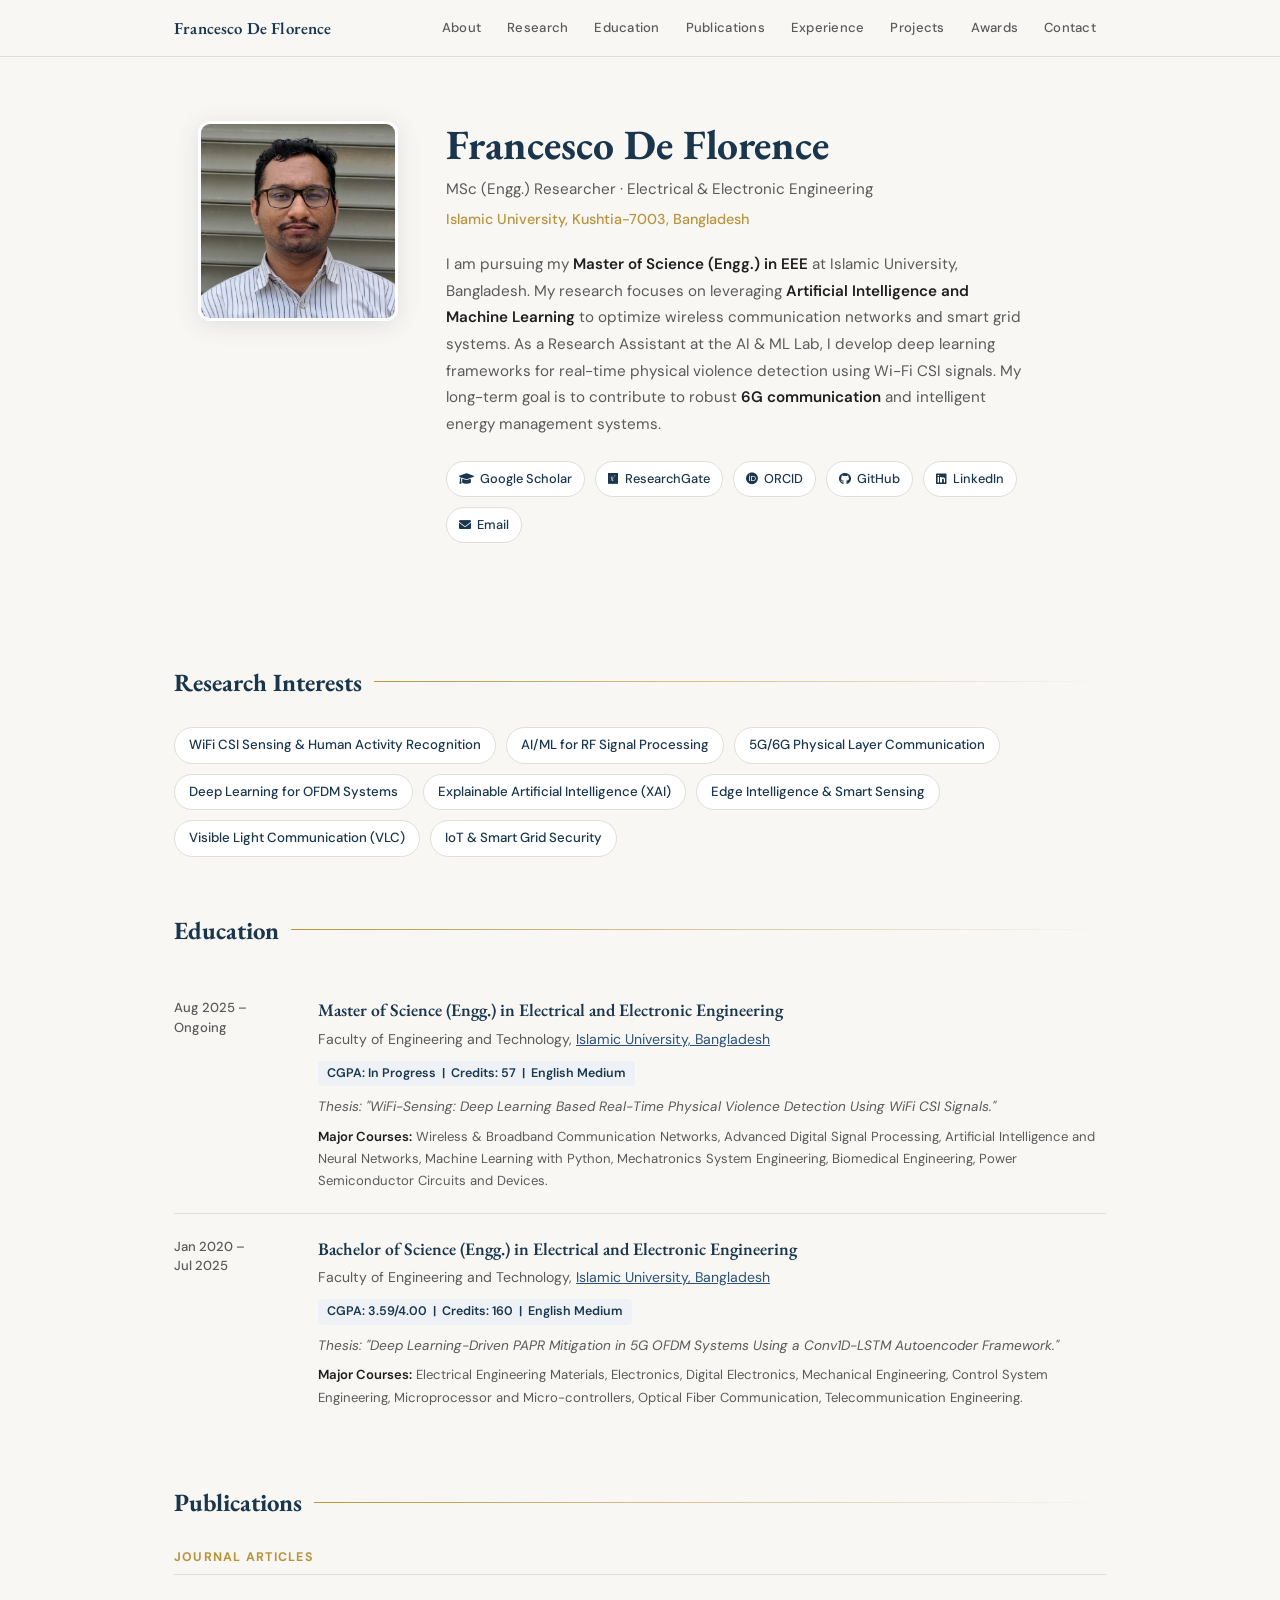
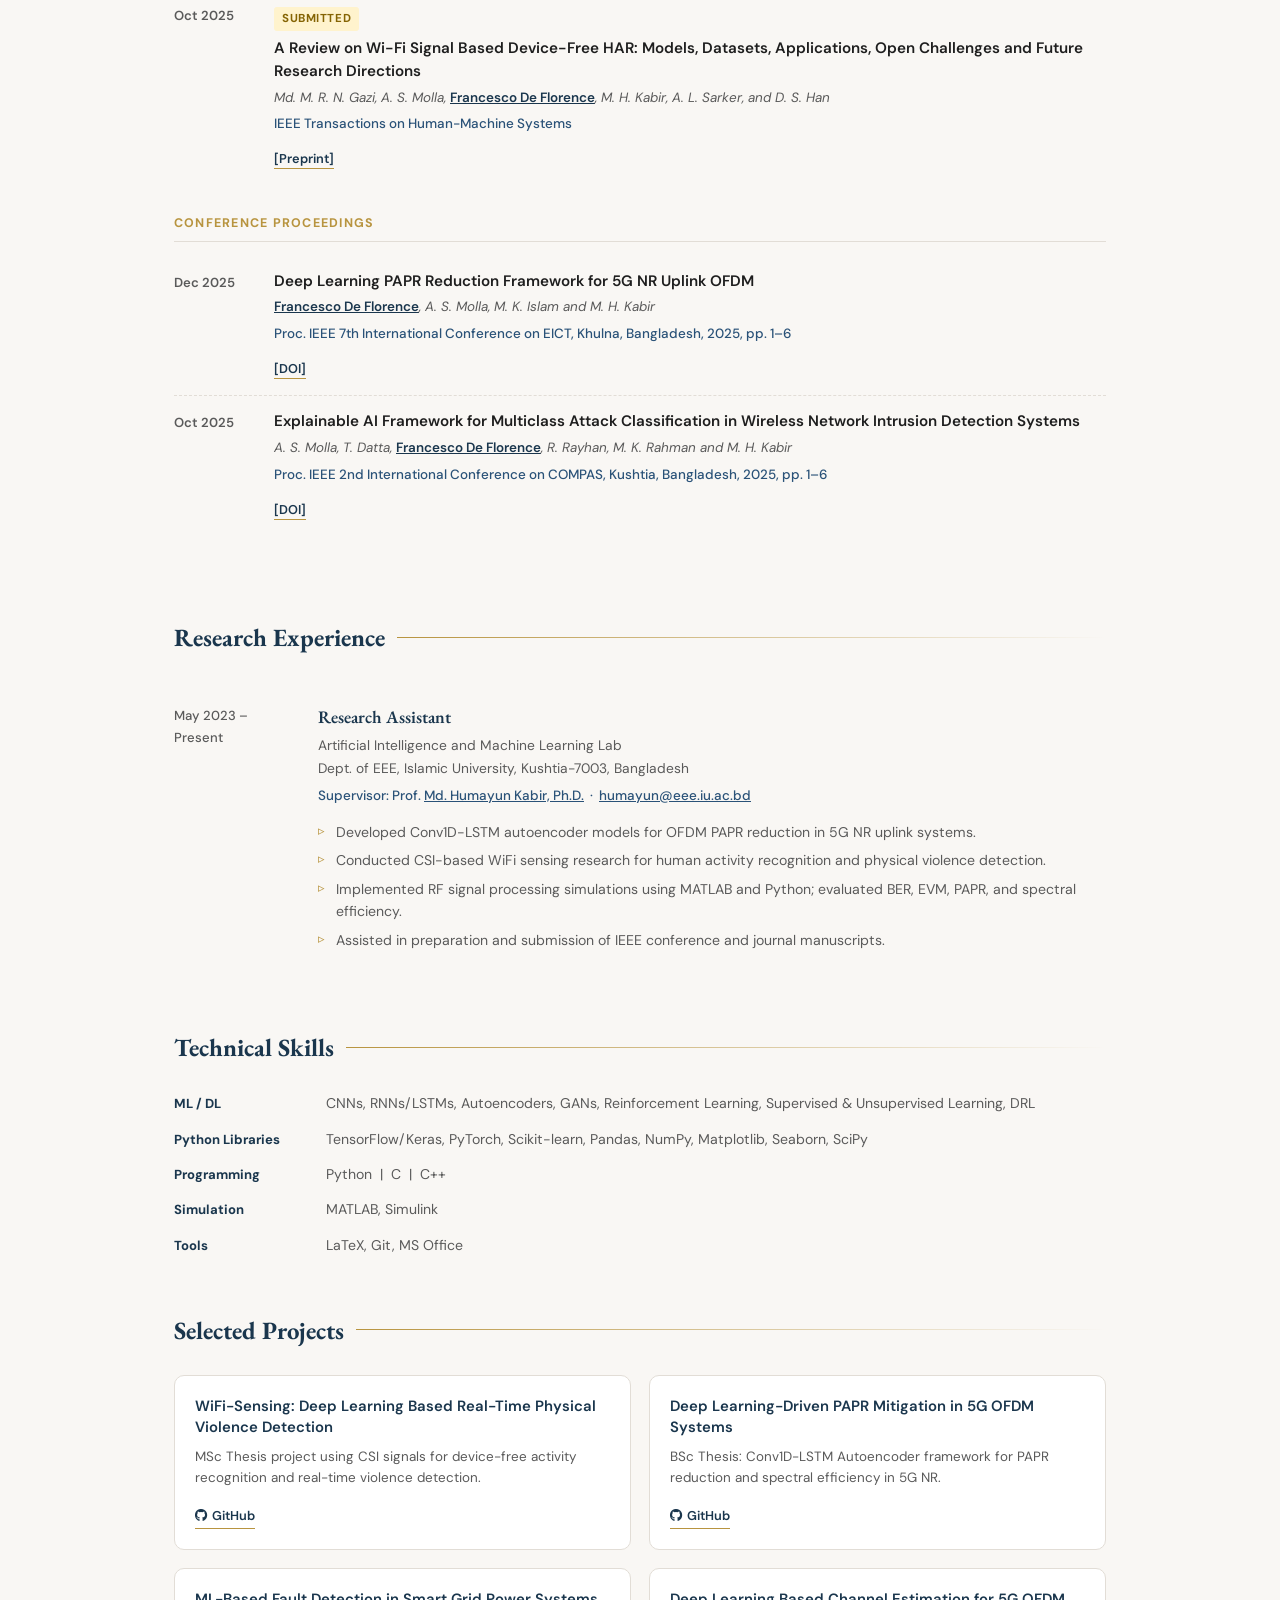
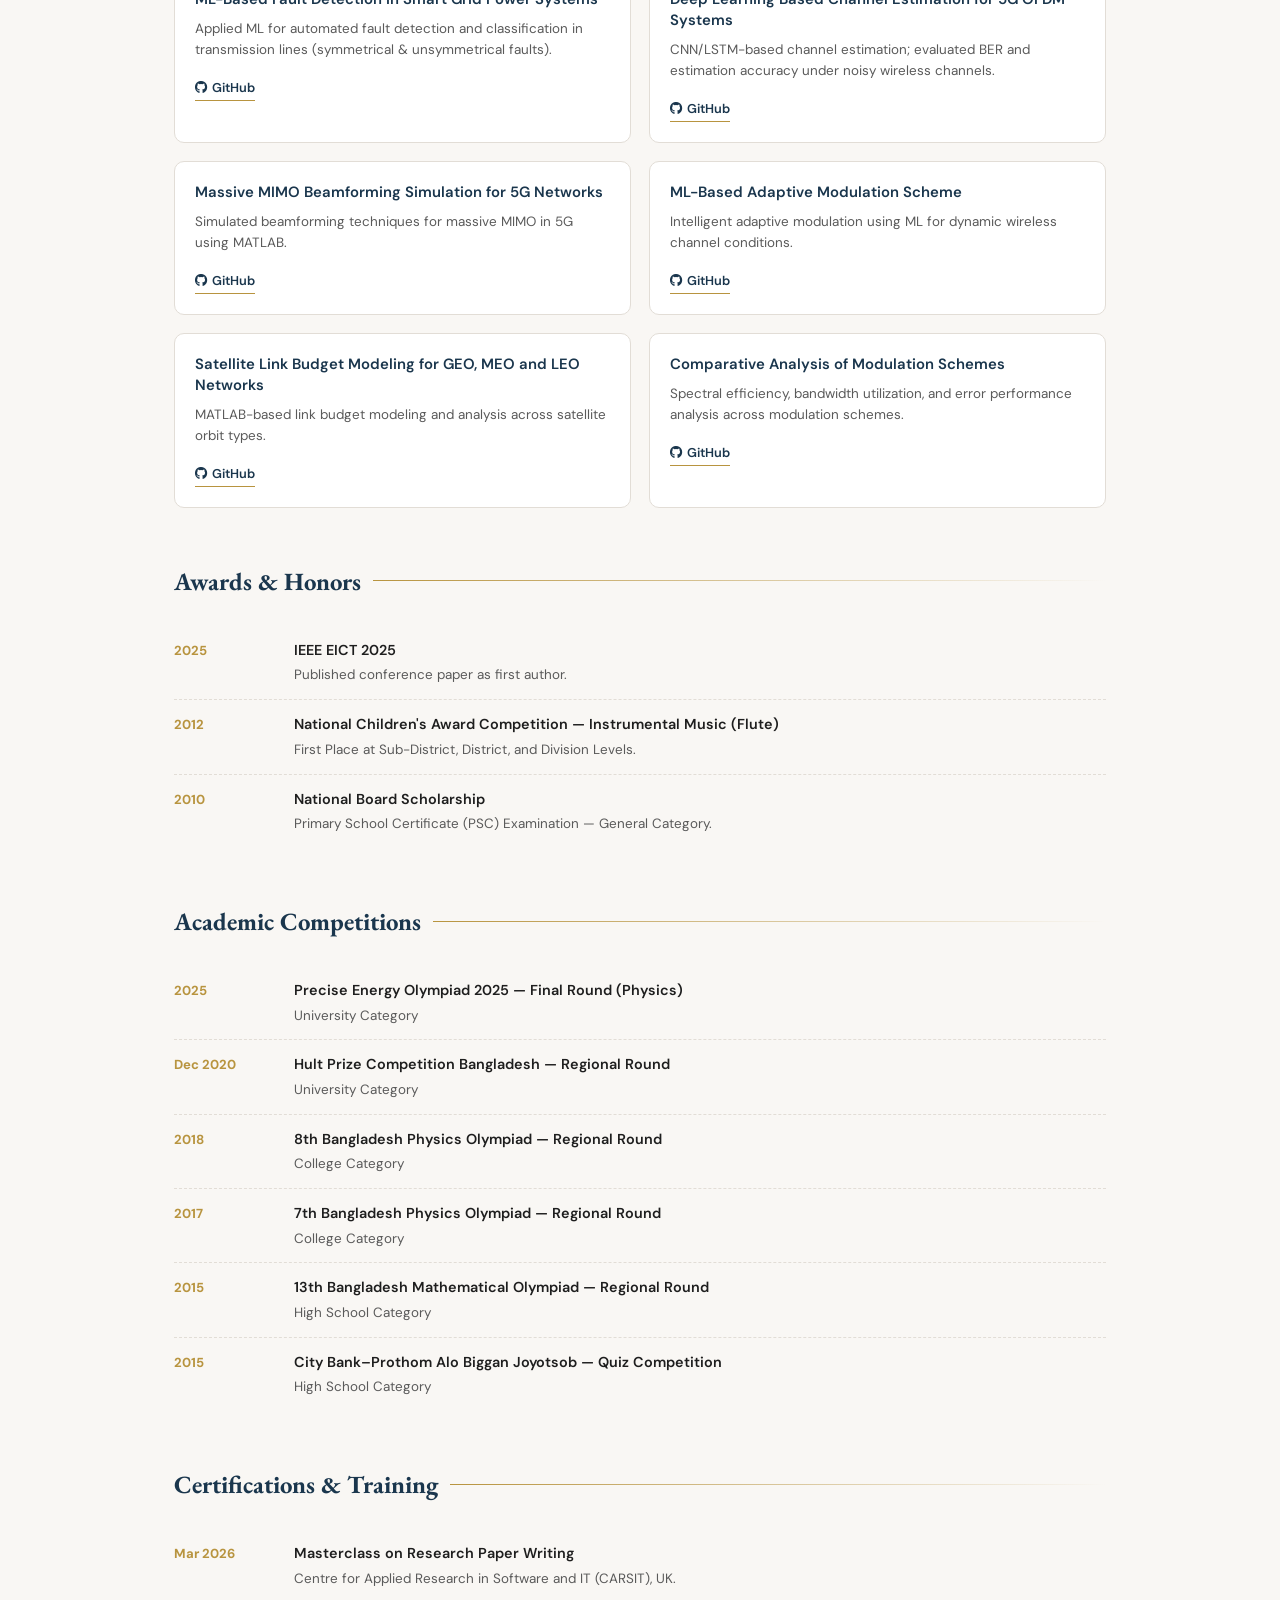
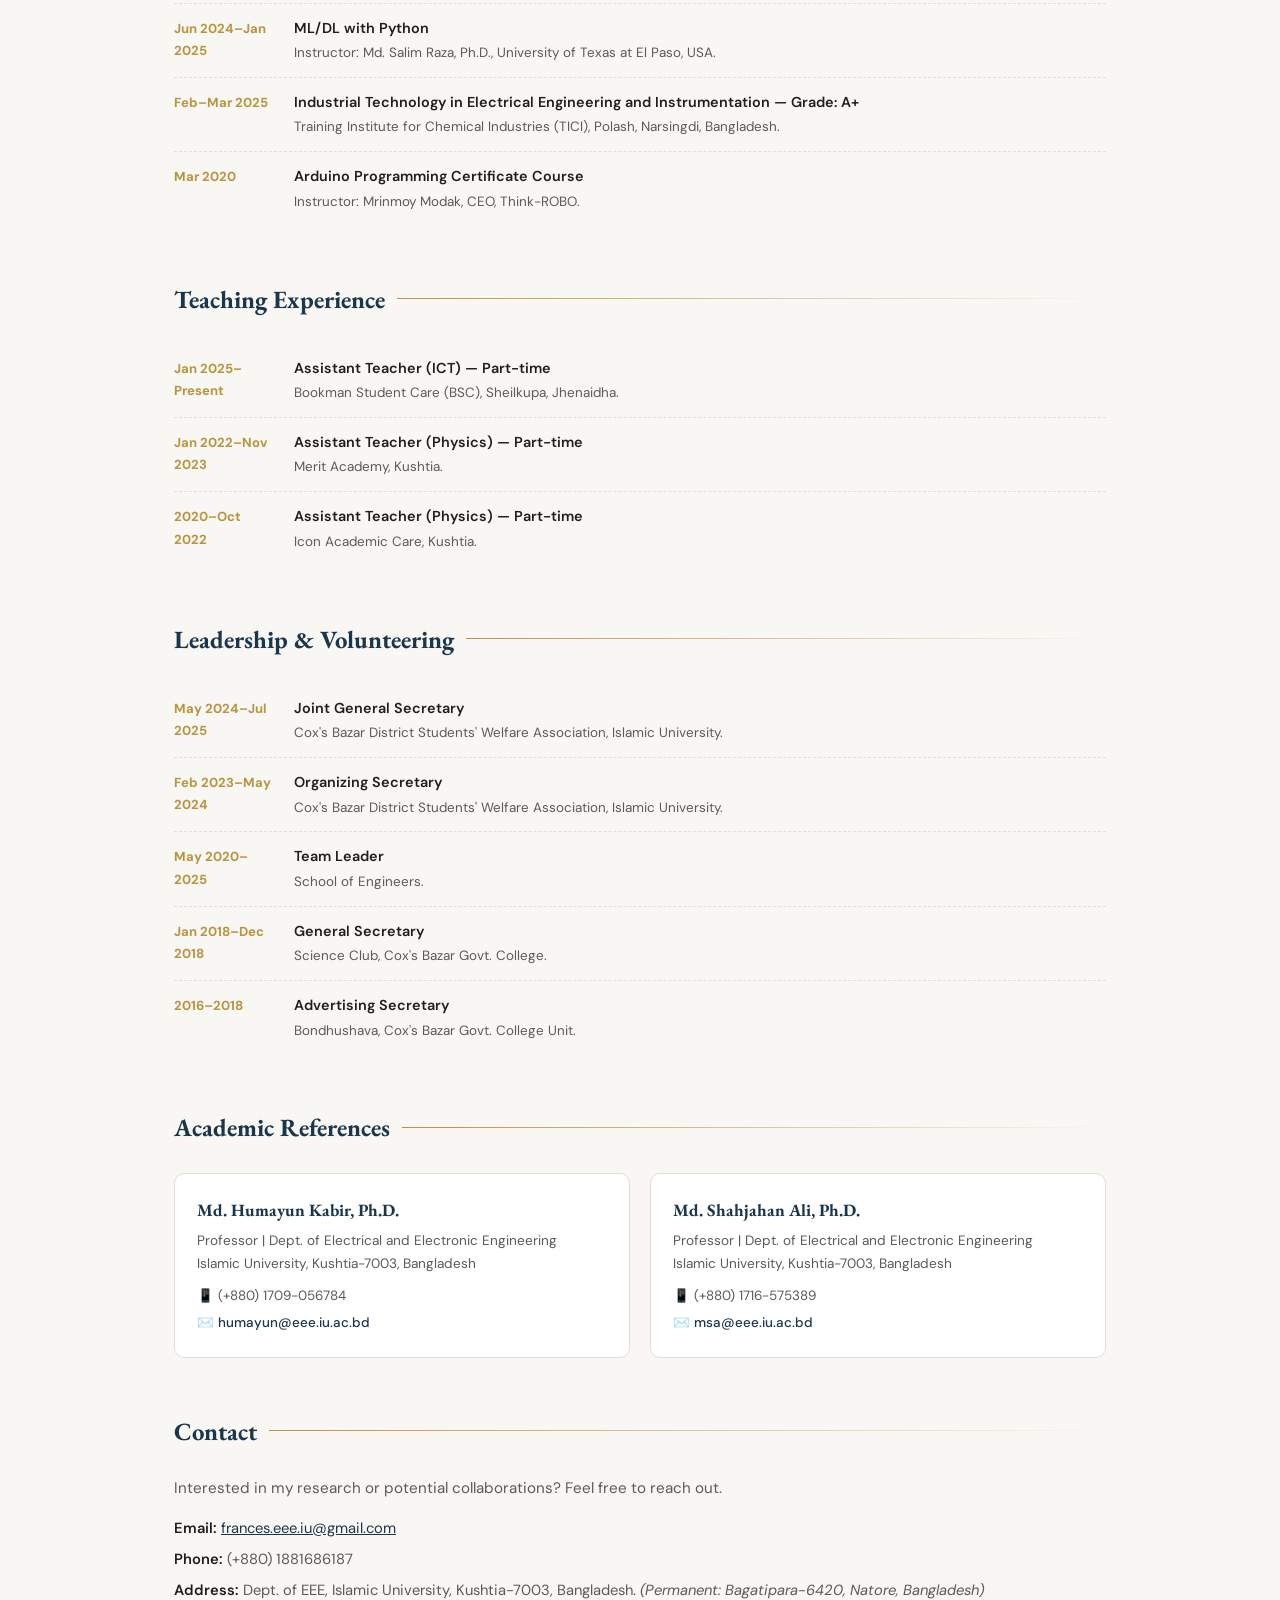
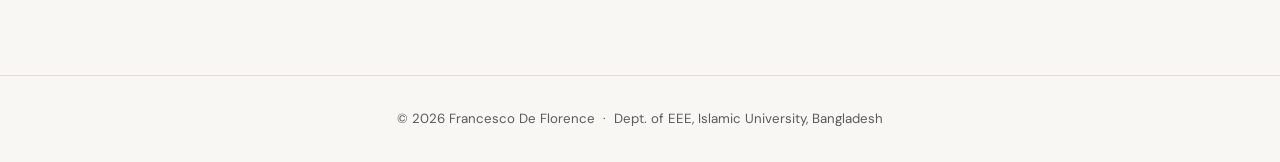
==== commit 5b5e08b5: "Update index.html" ====
--- a/index.html
+++ b/index.html
@@ -1,319 +1,944 @@
 <!DOCTYPE html>
-<html lang="bn">
+<html lang="en">
 <head>
     <meta charset="UTF-8">
     <meta name="viewport" content="width=device-width, initial-scale=1.0">
     <title>Francesco De Florence | Academic Portfolio</title>
-    <link href="https://fonts.googleapis.com/css2?family=Inter:wght@300;400;600;700&display=swap" rel="stylesheet">
+    <link href="https://fonts.googleapis.com/css2?family=EB+Garamond:ital,wght@0,400;0,600;0,700;1,400&family=DM+Sans:wght@300;400;500;600&display=swap" rel="stylesheet">
     <link rel="stylesheet" href="https://cdnjs.cloudflare.com/ajax/libs/font-awesome/6.0.0/css/all.min.css">
-    
     <style>
         :root {
-            --bg-color: #FFFFFF;
-            --text-color: #222222;
-            --accent-color: #003366; /* Navy Blue */
-            --secondary-text: #555555;
-            --border-color: #eeeeee;
-        }
-
-        * {
-            margin: 0;
-            padding: 0;
-            box-sizing: border-box;
-        }
+            --navy: #1A364D;
+            --navy-light: #2a5278;
+            --gold: #B8943F;
+            --gold-light: #d4aa5a;
+            --bg: #F9F7F4;
+            --white: #FFFFFF;
+            --text: #1e1e1e;
+            --text-muted: #5a5a5a;
+            --border: #e2ddd6;
+            --tag-bg: #EEF2F7;
+        }
+
+        * { margin: 0; padding: 0; box-sizing: border-box; }
+
+        html { scroll-behavior: smooth; }
 
         body {
-            font-family: 'Inter', sans-serif;
-            line-height: 1.6;
-            color: var(--text-color);
-            background-color: var(--bg-color);
-            scroll-behavior: smooth;
-        }
-
-        /* Navbar */
+            font-family: 'DM Sans', sans-serif;
+            background: var(--bg);
+            color: var(--text);
+            line-height: 1.7;
+        }
+
+        /* ===== NAV ===== */
         nav {
             position: sticky;
             top: 0;
-            background: rgba(255, 255, 255, 0.95);
-            border-bottom: 1px solid var(--border-color);
-            z-index: 1000;
-            padding: 1rem 0;
-        }
-
-        .nav-container {
-            max-width: 1000px;
+            z-index: 100;
+            background: rgba(249,247,244,0.97);
+            border-bottom: 1px solid var(--border);
+            backdrop-filter: blur(8px);
+        }
+        .nav-inner {
+            max-width: 980px;
             margin: 0 auto;
-            display: flex;
-            justify-content: center;
-            gap: 25px;
-        }
-
-        nav a {
-            text-decoration: none;
-            color: var(--text-color);
-            font-weight: 600;
-            font-size: 0.9rem;
-            transition: 0.3s;
-        }
-
-        nav a:hover {
-            color: var(--accent-color);
-        }
-
-        /* Header / Hero Section */
-        header {
-            max-width: 1000px;
-            margin: 50px auto;
-            padding: 0 20px;
+            padding: 0 24px;
             display: flex;
             align-items: center;
-            gap: 40px;
-        }
-
-        .profile-photo {
-            width: 220px;
-            height: 220px;
-            border-radius: 10px;
+            justify-content: space-between;
+            height: 56px;
+        }
+        .nav-brand {
+            font-family: 'EB Garamond', serif;
+            font-size: 1.05rem;
+            font-weight: 600;
+            color: var(--navy);
+            text-decoration: none;
+            letter-spacing: 0.01em;
+        }
+        .nav-links { display: flex; gap: 6px; }
+        .nav-links a {
+            text-decoration: none;
+            color: var(--text-muted);
+            font-size: 0.82rem;
+            font-weight: 500;
+            padding: 5px 10px;
+            border-radius: 4px;
+            transition: all 0.2s;
+            letter-spacing: 0.02em;
+        }
+        .nav-links a:hover { color: var(--navy); background: var(--tag-bg); }
+
+        /* ===== HERO ===== */
+        .hero {
+            max-width: 980px;
+            margin: 0 auto;
+            padding: 64px 24px 48px;
+            display: grid;
+            grid-template-columns: 200px 1fr;
+            gap: 48px;
+            align-items: start;
+        }
+        .hero-photo {
+            width: 200px;
+            height: 200px;
+            border-radius: 12px;
             object-fit: cover;
-            border: 2px solid var(--border-color);
-        }
-
-        .header-content h1 {
-            font-size: 2.5rem;
-            color: var(--accent-color);
-            margin-bottom: 10px;
-        }
-
-        .header-content p {
-            font-size: 1.1rem;
-            color: var(--secondary-text);
+            border: 3px solid var(--white);
+            box-shadow: 0 4px 24px rgba(26,54,77,0.12);
+        }
+        .hero-photo-placeholder {
+            width: 200px;
+            height: 200px;
+            border-radius: 12px;
+            background: linear-gradient(135deg, var(--navy) 0%, var(--navy-light) 100%);
+            display: flex;
+            align-items: center;
+            justify-content: center;
+            color: rgba(255,255,255,0.4);
+            font-size: 3.5rem;
+            box-shadow: 0 4px 24px rgba(26,54,77,0.18);
+        }
+        .hero-name {
+            font-family: 'EB Garamond', serif;
+            font-size: 2.6rem;
+            font-weight: 700;
+            color: var(--navy);
+            line-height: 1.15;
+            margin-bottom: 8px;
+        }
+        .hero-title {
+            font-size: 0.95rem;
+            color: var(--text-muted);
+            margin-bottom: 4px;
+            font-weight: 400;
+        }
+        .hero-affil {
+            font-size: 0.9rem;
+            color: var(--gold);
+            font-weight: 500;
             margin-bottom: 20px;
         }
-
-        .social-links {
+        .hero-bio {
+            font-size: 0.95rem;
+            color: var(--text-muted);
+            line-height: 1.75;
+            margin-bottom: 24px;
+            max-width: 580px;
+        }
+        .contact-row {
             display: flex;
-            gap: 15px;
+            gap: 10px;
             flex-wrap: wrap;
-        }
-
-        .btn {
+            margin-bottom: 18px;
+        }
+        .contact-chip {
             display: inline-flex;
             align-items: center;
-            padding: 8px 16px;
-            border-radius: 5px;
+            gap: 6px;
+            padding: 6px 12px;
+            background: var(--white);
+            border: 1px solid var(--border);
+            border-radius: 20px;
+            font-size: 0.8rem;
+            color: var(--navy);
             text-decoration: none;
+            font-weight: 500;
+            transition: all 0.2s;
+        }
+        .contact-chip:hover { border-color: var(--navy); background: var(--tag-bg); }
+        .contact-chip i { font-size: 0.75rem; }
+
+        /* ===== SECTIONS ===== */
+        .container { max-width: 980px; margin: 0 auto; padding: 0 24px; }
+
+        section { padding: 52px 0 0; }
+
+        .section-label {
+            font-family: 'EB Garamond', serif;
+            font-size: 1.55rem;
+            font-weight: 700;
+            color: var(--navy);
+            margin-bottom: 24px;
+            display: flex;
+            align-items: center;
+            gap: 12px;
+        }
+        .section-label::after {
+            content: '';
+            flex: 1;
+            height: 1px;
+            background: linear-gradient(to right, var(--gold), transparent);
+        }
+
+        /* ===== ABOUT ===== */
+        .about-text { font-size: 0.97rem; color: var(--text-muted); line-height: 1.8; }
+        .about-text + .about-text { margin-top: 14px; }
+        strong { color: var(--text); font-weight: 600; }
+
+        /* ===== INTERESTS ===== */
+        .interests-grid {
+            display: flex;
+            flex-wrap: wrap;
+            gap: 10px;
+        }
+        .interest-tag {
+            padding: 6px 14px;
+            background: var(--white);
+            border: 1px solid var(--border);
+            border-radius: 20px;
+            font-size: 0.83rem;
+            color: var(--navy);
+            font-weight: 500;
+        }
+
+        /* ===== EDUCATION ===== */
+        .edu-item {
+            display: grid;
+            grid-template-columns: 120px 1fr;
+            gap: 24px;
+            padding: 20px 0;
+            border-bottom: 1px solid var(--border);
+        }
+        .edu-item:last-child { border-bottom: none; }
+        .edu-date {
+            font-size: 0.82rem;
+            color: var(--text-muted);
+            font-weight: 500;
+            padding-top: 3px;
+            line-height: 1.5;
+        }
+        .edu-degree {
+            font-family: 'EB Garamond', serif;
+            font-size: 1.1rem;
+            font-weight: 600;
+            color: var(--navy);
+            margin-bottom: 3px;
+        }
+        .edu-uni {
+            font-size: 0.88rem;
+            color: var(--text-muted);
+            margin-bottom: 6px;
+        }
+        .edu-cgpa {
+            display: inline-block;
+            background: var(--tag-bg);
+            color: var(--navy);
+            font-size: 0.78rem;
+            font-weight: 600;
+            padding: 2px 9px;
+            border-radius: 4px;
+            margin-bottom: 10px;
+        }
+        .edu-thesis {
             font-size: 0.85rem;
+            color: var(--text-muted);
+            font-style: italic;
+            margin-bottom: 8px;
+            line-height: 1.6;
+        }
+        .edu-courses {
+            font-size: 0.82rem;
+            color: var(--text-muted);
+        }
+
+        /* ===== PUBLICATIONS ===== */
+        .pub-subsection { margin-bottom: 28px; }
+        .pub-sub-title {
+            font-size: 0.78rem;
+            font-weight: 700;
+            letter-spacing: 0.1em;
+            text-transform: uppercase;
+            color: var(--gold);
+            margin-bottom: 14px;
+            padding-bottom: 6px;
+            border-bottom: 1px solid var(--border);
+        }
+        .pub-item {
+            display: grid;
+            grid-template-columns: 80px 1fr;
+            gap: 20px;
+            padding: 14px 0;
+            border-bottom: 1px dashed var(--border);
+        }
+        .pub-item:last-child { border-bottom: none; }
+        .pub-year {
+            font-size: 0.82rem;
+            color: var(--text-muted);
             font-weight: 600;
-            transition: 0.3s;
-            border: 1px solid var(--accent-color);
-        }
-
-        .btn-primary {
-            background: var(--accent-color);
-            color: white;
-        }
-
-        .btn-outline {
-            color: var(--accent-color);
-            background: transparent;
-        }
-
-        .btn:hover {
-            opacity: 0.8;
-        }
-
-        /* Sections */
-        section {
-            max-width: 1000px;
-            margin: 60px auto;
-            padding: 0 20px;
-        }
-
-        h2 {
-            font-size: 1.8rem;
-            color: var(--accent-color);
-            border-left: 5px solid var(--accent-color);
-            padding-left: 15px;
-            margin-bottom: 25px;
-        }
-
-        .research-interests ul {
-            list-style: none;
+            padding-top: 2px;
+        }
+        .pub-title {
+            font-size: 0.95rem;
+            font-weight: 600;
+            color: var(--text);
+            margin-bottom: 4px;
+            line-height: 1.5;
+        }
+        .pub-authors {
+            font-size: 0.84rem;
+            color: var(--text-muted);
+            font-style: italic;
+            margin-bottom: 4px;
+        }
+        .pub-authors .me { font-style: normal; font-weight: 600; color: var(--navy); text-decoration: underline; }
+        .pub-venue {
+            font-size: 0.84rem;
+            color: var(--navy-light);
+            font-weight: 500;
+            margin-bottom: 8px;
+        }
+        .pub-badge {
+            display: inline-block;
+            background: #FFF3CD;
+            color: #856404;
+            font-size: 0.72rem;
+            font-weight: 700;
+            padding: 2px 8px;
+            border-radius: 3px;
+            margin-bottom: 6px;
+            letter-spacing: 0.05em;
+        }
+        .pub-links a {
+            font-size: 0.8rem;
+            color: var(--navy);
+            text-decoration: none;
+            font-weight: 600;
+            margin-right: 12px;
+            border-bottom: 1px solid var(--gold);
+            padding-bottom: 1px;
+            transition: color 0.2s;
+        }
+        .pub-links a:hover { color: var(--gold); }
+
+        /* ===== RESEARCH EXP ===== */
+        .exp-item {
             display: grid;
-            grid-template-columns: repeat(auto-fit, minmax(250px, 1fr));
-            gap: 10px;
-        }
-
-        .research-interests li::before {
-            content: "▹";
-            color: var(--accent-color);
-            margin-right: 10px;
-            font-weight: bold;
-        }
-
-        /* Publication & Projects Styles */
-        .item {
-            margin-bottom: 25px;
-            padding-bottom: 15px;
-            border-bottom: 1px solid var(--border-color);
-        }
-
-        .item h3 {
-            font-size: 1.1rem;
-            margin-bottom: 5px;
-        }
-
-        .authors { font-style: italic; font-size: 0.95rem; color: var(--secondary-text); }
-        .venue { font-weight: 600; font-size: 0.95rem; display: block; margin-top: 3px; }
-        .links { margin-top: 10px; }
-        .links a { margin-right: 15px; font-size: 0.85rem; color: var(--accent-color); text-decoration: none; font-weight: bold; }
-
-        /* Footer */
+            grid-template-columns: 120px 1fr;
+            gap: 24px;
+            padding: 20px 0;
+            border-bottom: 1px solid var(--border);
+        }
+        .exp-item:last-child { border-bottom: none; }
+        .exp-date { font-size: 0.82rem; color: var(--text-muted); font-weight: 500; padding-top: 3px; }
+        .exp-role { font-family: 'EB Garamond', serif; font-size: 1.1rem; font-weight: 600; color: var(--navy); margin-bottom: 2px; }
+        .exp-org { font-size: 0.86rem; color: var(--text-muted); margin-bottom: 4px; }
+        .exp-supervisor { font-size: 0.84rem; color: var(--navy-light); font-weight: 500; margin-bottom: 10px; }
+        .exp-bullets { list-style: none; padding: 0; }
+        .exp-bullets li {
+            font-size: 0.88rem;
+            color: var(--text-muted);
+            padding: 3px 0 3px 18px;
+            position: relative;
+            line-height: 1.6;
+        }
+        .exp-bullets li::before {
+            content: '▹';
+            position: absolute;
+            left: 0;
+            color: var(--gold);
+            font-size: 0.8rem;
+        }
+
+        /* ===== SKILLS ===== */
+        .skills-grid { display: grid; gap: 12px; }
+        .skill-row { display: flex; gap: 12px; align-items: baseline; }
+        .skill-cat {
+            font-size: 0.82rem;
+            font-weight: 700;
+            color: var(--navy);
+            width: 140px;
+            flex-shrink: 0;
+        }
+        .skill-list {
+            font-size: 0.88rem;
+            color: var(--text-muted);
+            line-height: 1.6;
+        }
+
+        /* ===== PROJECTS ===== */
+        .projects-grid { display: grid; grid-template-columns: 1fr 1fr; gap: 18px; }
+        .proj-card {
+            background: var(--white);
+            border: 1px solid var(--border);
+            border-radius: 10px;
+            padding: 20px;
+            transition: box-shadow 0.2s;
+        }
+        .proj-card:hover { box-shadow: 0 4px 20px rgba(26,54,77,0.1); }
+        .proj-title {
+            font-size: 0.93rem;
+            font-weight: 600;
+            color: var(--navy);
+            margin-bottom: 8px;
+            line-height: 1.4;
+        }
+        .proj-desc { font-size: 0.84rem; color: var(--text-muted); line-height: 1.6; margin-bottom: 12px; }
+        .proj-link {
+            font-size: 0.8rem;
+            color: var(--navy);
+            text-decoration: none;
+            font-weight: 600;
+            display: inline-flex;
+            align-items: center;
+            gap: 5px;
+            border-bottom: 1px solid var(--gold);
+            padding-bottom: 1px;
+        }
+        .proj-link:hover { color: var(--gold); }
+
+        /* ===== AWARDS / CERTS / TEACHING ===== */
+        .timeline { display: flex; flex-direction: column; gap: 0; }
+        .tl-item {
+            display: grid;
+            grid-template-columns: 100px 1fr;
+            gap: 20px;
+            padding: 12px 0;
+            border-bottom: 1px dashed var(--border);
+        }
+        .tl-item:last-child { border-bottom: none; }
+        .tl-year { font-size: 0.82rem; color: var(--gold); font-weight: 700; padding-top: 2px; }
+        .tl-title { font-size: 0.9rem; font-weight: 600; color: var(--text); margin-bottom: 2px; }
+        .tl-desc { font-size: 0.84rem; color: var(--text-muted); }
+
+        /* ===== REFERENCES ===== */
+        .refs-grid { display: grid; grid-template-columns: 1fr 1fr; gap: 20px; }
+        .ref-card {
+            background: var(--white);
+            border: 1px solid var(--border);
+            border-radius: 10px;
+            padding: 22px;
+        }
+        .ref-name {
+            font-family: 'EB Garamond', serif;
+            font-size: 1.08rem;
+            font-weight: 700;
+            color: var(--navy);
+            margin-bottom: 4px;
+        }
+        .ref-role { font-size: 0.85rem; color: var(--text-muted); margin-bottom: 10px; }
+        .ref-contact { font-size: 0.84rem; color: var(--text-muted); display: flex; flex-direction: column; gap: 4px; }
+        .ref-contact a { color: var(--navy); text-decoration: none; font-weight: 500; }
+        .ref-contact a:hover { color: var(--gold); }
+
+        /* ===== FOOTER ===== */
         footer {
+            margin-top: 72px;
+            border-top: 1px solid var(--border);
+            padding: 32px 24px;
             text-align: center;
-            padding: 40px 0;
-            border-top: 1px solid var(--border-color);
-            font-size: 0.9rem;
-            color: var(--secondary-text);
-        }
-
-        /* Mobile Responsive */
+            font-size: 0.83rem;
+            color: var(--text-muted);
+        }
+
+        /* ===== RESPONSIVE ===== */
         @media (max-width: 768px) {
-            header { flex-direction: column; text-align: center; }
-            .nav-container { flex-wrap: wrap; gap: 10px; font-size: 0.8rem; }
-            .social-links { justify-content: center; }
+            .hero { grid-template-columns: 1fr; gap: 28px; padding-top: 40px; }
+            .hero-photo, .hero-photo-placeholder { margin: 0 auto; }
+            .edu-item, .exp-item, .pub-item, .tl-item { grid-template-columns: 1fr; gap: 6px; }
+            .projects-grid { grid-template-columns: 1fr; }
+            .refs-grid { grid-template-columns: 1fr; }
+            .skill-row { flex-direction: column; gap: 4px; }
+            .skill-cat { width: auto; }
+            .nav-links { display: none; }
         }
     </style>
 </head>
 <body>
 
-    <nav>
-        <div class="nav-container">
+<!-- NAV -->
+<nav>
+    <div class="nav-inner">
+        <a href="#about" class="nav-brand">Francesco De Florence</a>
+        <div class="nav-links">
             <a href="#about">About</a>
-            <a href="#research">Research</a>
+            <a href="#research-interests">Research</a>
+            <a href="#education">Education</a>
             <a href="#publications">Publications</a>
+            <a href="#experience">Experience</a>
             <a href="#projects">Projects</a>
-            <a href="#cv">CV</a>
+            <a href="#awards">Awards</a>
             <a href="#contact">Contact</a>
         </div>
-    </nav>
-
-    <header id="about">
-        <img src="profile.png" alt="Francesco De Florence" class="profile-photo">
-        <div class="header-content">
-            <h1>Francesco De Florence</h1>
-            <p>Researcher in AI-Driven Wireless Communication & Power Systems<br>
-               Islamic University, Bangladesh</p>
-            
-            <div class="social-links">
-                <a href="CV_Francesco_EEE_IU.pdf" class="btn btn-primary" target="_blank"><i class="fa-solid fa-file-pdf"></i> &nbsp; Download CV</a>
-                <a href="https://scholar.google.com" class="btn btn-outline" target="_blank"><i class="fa-solid fa-graduation-cap"></i> Scholar</a>
-                <a href="https://github.com/Francesco-De-Florence" class="btn btn-outline" target="_blank"><i class="fa-brands fa-github"></i> GitHub</a>
-                <a href="https://linkedin.com" class="btn btn-outline" target="_blank"><i class="fa-brands fa-linkedin"></i> LinkedIn</a>
-                <a href="mailto:frances.eee.iu@gmail.com" class="btn btn-outline"><i class="fa-solid fa-envelope"></i> Email</a>
-            </div>
-        </div>
-    </header>
-
-    <section>
-        <h2>About Me</h2>
-        <p>
-            I am currently pursuing my <strong>Master of Science (Engg.) in Electrical and Electronic Engineering</strong> at the Islamic University, Bangladesh. My research focuses on leveraging <strong>Artificial Intelligence (AI) and Machine Learning (ML)</strong> to optimize wireless communication networks and smart grid systems. [cite: 4, 14]
-        </p>
-        <br>
-        <p>
-            As a Research Assistant at the AI & ML Lab, I am developing deep learning frameworks for real-time physical violence detection using Wi-Fi CSI signals. My long-term goal is to contribute to the development of robust 6G communication and intelligent energy management systems. [cite: 22, 14]
-        </p>
-    </section>
-
-    <section id="research" class="research-interests">
-        <h2>Research Interests</h2>
-        <ul>
-            <li>Deep Learning for 5G/6G (OFDM & PAPR)</li>
-            <li>Wi-Fi Sensing & Human Activity Recognition</li>
-            <li>Machine Learning in Smart Grid Security</li>
-            <li>Explainable AI (XAI) for Wireless Networks</li>
-            <li>Visible Light Communication (VLC)</li>
-        </ul>
-    </section>
-
+    </div>
+</nav>
+
+<!-- HERO -->
+<div class="container">
+    <div class="hero" id="about">
+        <img src="[data-uri]" alt="Francesco De Florence" class="hero-photo">
+        <div>
+            <h1 class="hero-name">Francesco De Florence</h1>
+            <p class="hero-title">MSc (Engg.) Researcher · Electrical & Electronic Engineering</p>
+            <p class="hero-affil">Islamic University, Kushtia-7003, Bangladesh</p>
+            <p class="hero-bio">
+                I am pursuing my <strong>Master of Science (Engg.) in EEE</strong> at Islamic University, Bangladesh. My research focuses on leveraging <strong>Artificial Intelligence and Machine Learning</strong> to optimize wireless communication networks and smart grid systems. As a Research Assistant at the AI &amp; ML Lab, I develop deep learning frameworks for real-time physical violence detection using Wi-Fi CSI signals. My long-term goal is to contribute to robust <strong>6G communication</strong> and intelligent energy management systems.
+            </p>
+            <div class="contact-row">
+                <a href="https://scholar.google.com/citations?user=GV3OmqoAAAAJ&hl=en" target="_blank" class="contact-chip">
+                    <i class="fa-solid fa-graduation-cap"></i> Google Scholar
+                </a>
+                <a href="https://www.researchgate.net/profile/Francesco-Florence" target="_blank" class="contact-chip">
+                    <i class="fa-brands fa-researchgate"></i> ResearchGate
+                </a>
+                <a href="https://orcid.org/0009-0002-3123-4427" target="_blank" class="contact-chip">
+                    <i class="fa-brands fa-orcid"></i> ORCID
+                </a>
+                <a href="https://github.com/Francesco-De-Florence" target="_blank" class="contact-chip">
+                    <i class="fa-brands fa-github"></i> GitHub
+                </a>
+                <a href="https://www.linkedin.com/in/francesco-de-florence" target="_blank" class="contact-chip">
+                    <i class="fa-brands fa-linkedin"></i> LinkedIn
+                </a>
+                <a href="mailto:frances.eee.iu@gmail.com" class="contact-chip">
+                    <i class="fa-solid fa-envelope"></i> Email
+                </a>
+            </div>
+        </div>
+    </div>
+</div>
+
+<!-- RESEARCH INTERESTS -->
+<div class="container">
+    <section id="research-interests">
+        <h2 class="section-label">Research Interests</h2>
+        <div class="interests-grid">
+            <span class="interest-tag">WiFi CSI Sensing &amp; Human Activity Recognition</span>
+            <span class="interest-tag">AI/ML for RF Signal Processing</span>
+            <span class="interest-tag">5G/6G Physical Layer Communication</span>
+            <span class="interest-tag">Deep Learning for OFDM Systems</span>
+            <span class="interest-tag">Explainable Artificial Intelligence (XAI)</span>
+            <span class="interest-tag">Edge Intelligence &amp; Smart Sensing</span>
+            <span class="interest-tag">Visible Light Communication (VLC)</span>
+            <span class="interest-tag">IoT &amp; Smart Grid Security</span>
+        </div>
+    </section>
+</div>
+
+<!-- EDUCATION -->
+<div class="container">
+    <section id="education">
+        <h2 class="section-label">Education</h2>
+
+        <div class="edu-item">
+            <div class="edu-date">Aug 2025 –<br>Ongoing</div>
+            <div>
+                <div class="edu-degree">Master of Science (Engg.) in Electrical and Electronic Engineering</div>
+                <div class="edu-uni">Faculty of Engineering and Technology, <a href="https://www.iu.ac.bd/" style="color:var(--navy-light);">Islamic University, Bangladesh</a></div>
+                <span class="edu-cgpa">CGPA: In Progress &nbsp;|&nbsp; Credits: 57 &nbsp;|&nbsp; English Medium</span>
+                <div class="edu-thesis">Thesis: "WiFi-Sensing: Deep Learning Based Real-Time Physical Violence Detection Using WiFi CSI Signals."</div>
+                <div class="edu-courses"><strong>Major Courses:</strong> Wireless &amp; Broadband Communication Networks, Advanced Digital Signal Processing, Artificial Intelligence and Neural Networks, Machine Learning with Python, Mechatronics System Engineering, Biomedical Engineering, Power Semiconductor Circuits and Devices.</div>
+            </div>
+        </div>
+
+        <div class="edu-item">
+            <div class="edu-date">Jan 2020 –<br>Jul 2025</div>
+            <div>
+                <div class="edu-degree">Bachelor of Science (Engg.) in Electrical and Electronic Engineering</div>
+                <div class="edu-uni">Faculty of Engineering and Technology, <a href="https://www.iu.ac.bd/" style="color:var(--navy-light);">Islamic University, Bangladesh</a></div>
+                <span class="edu-cgpa">CGPA: 3.59/4.00 &nbsp;|&nbsp; Credits: 160 &nbsp;|&nbsp; English Medium</span>
+                <div class="edu-thesis">Thesis: "Deep Learning-Driven PAPR Mitigation in 5G OFDM Systems Using a Conv1D-LSTM Autoencoder Framework."</div>
+                <div class="edu-courses"><strong>Major Courses:</strong> Electrical Engineering Materials, Electronics, Digital Electronics, Mechanical Engineering, Control System Engineering, Microprocessor and Micro-controllers, Optical Fiber Communication, Telecommunication Engineering.</div>
+            </div>
+        </div>
+    </section>
+</div>
+
+<!-- PUBLICATIONS -->
+<div class="container">
     <section id="publications">
-        <h2>Publications</h2>
-        
-        <div class="item">
-            <h3>Deep Learning PAPR Reduction Framework For 5G NR Uplink OFDM</h3>
-            <span class="authors">Francesco De Florence, A. S. Molla, M. K. Islam, M. H. Kabir</span>
-            <span class="venue">2025 IEEE 7th International Conference on EICT, Khulna, Bangladesh [cite: 29]</span>
-            <div class="links">
-                <a href="https://doi.org/10.1109/EICT68394.2025.11355619" target="_blank">[DOI]</a>
-                <a href="#">[PDF]</a>
-            </div>
-        </div>
-
-        <div class="item">
-            <h3>Explainable AI Framework for Multiclass Attack Classification in Wireless Network Intrusion Detection Systems</h3>
-            <span class="authors">A. S. Molla, T. Datta, Francesco De Florence, et al.</span>
-            <span class="venue">2025 IEEE 2nd International Conference on COMPAS, Kushtia [cite: 30]</span>
-            <div class="links">
-                <a href="https://doi.org/10.1109/COMPAS67506.2025.11381654" target="_blank">[DOI]</a>
-                <a href="#">[PDF]</a>
-            </div>
-        </div>
-
-        <div class="item">
-            <span style="background: #e7f3ff; color: #003366; padding: 2px 8px; border-radius: 4px; font-size: 0.8rem; font-weight: bold;">SUBMITTED</span>
-            <h3 style="margin-top: 5px;">A Review on Wi-Fi Signal Based Device Free HAR: Models, Datasets, Applications Domain, Open Challenges...</h3>
-            <span class="authors">Md. M. R. N. Gazi, Francesco De Florence, et al.</span>
-            <span class="venue">IEEE Transactions on Human-Machine Systems [cite: 33, 34]</span>
-        </div>
-    </section>
-
+        <h2 class="section-label">Publications</h2>
+
+        <div class="pub-subsection">
+            <div class="pub-sub-title">Journal Articles</div>
+            <div class="pub-item">
+                <div class="pub-year">Oct 2025</div>
+                <div>
+                    <div class="pub-badge">SUBMITTED</div>
+                    <div class="pub-title">A Review on Wi-Fi Signal Based Device-Free HAR: Models, Datasets, Applications, Open Challenges and Future Research Directions</div>
+                    <div class="pub-authors">Md. M. R. N. Gazi, A. S. Molla, <span class="me">Francesco De Florence</span>, M. H. Kabir, A. L. Sarker, and D. S. Han</div>
+                    <div class="pub-venue">IEEE Transactions on Human-Machine Systems</div>
+                    <div class="pub-links">
+                        <a href="https://doi.org/10.36227/techrxiv.176053250.06345878/v1" target="_blank">[Preprint]</a>
+                    </div>
+                </div>
+            </div>
+        </div>
+
+        <div class="pub-subsection">
+            <div class="pub-sub-title">Conference Proceedings</div>
+
+            <div class="pub-item">
+                <div class="pub-year">Dec 2025</div>
+                <div>
+                    <div class="pub-title">Deep Learning PAPR Reduction Framework for 5G NR Uplink OFDM</div>
+                    <div class="pub-authors"><span class="me">Francesco De Florence</span>, A. S. Molla, M. K. Islam and M. H. Kabir</div>
+                    <div class="pub-venue">Proc. IEEE 7th International Conference on EICT, Khulna, Bangladesh, 2025, pp. 1–6</div>
+                    <div class="pub-links">
+                        <a href="https://doi.org/10.1109/EICT68394.2025.11355619" target="_blank">[DOI]</a>
+                    </div>
+                </div>
+            </div>
+
+            <div class="pub-item">
+                <div class="pub-year">Oct 2025</div>
+                <div>
+                    <div class="pub-title">Explainable AI Framework for Multiclass Attack Classification in Wireless Network Intrusion Detection Systems</div>
+                    <div class="pub-authors">A. S. Molla, T. Datta, <span class="me">Francesco De Florence</span>, R. Rayhan, M. K. Rahman and M. H. Kabir</div>
+                    <div class="pub-venue">Proc. IEEE 2nd International Conference on COMPAS, Kushtia, Bangladesh, 2025, pp. 1–6</div>
+                    <div class="pub-links">
+                        <a href="https://doi.org/10.1109/COMPAS67506.2025.11381654" target="_blank">[DOI]</a>
+                    </div>
+                </div>
+            </div>
+        </div>
+    </section>
+</div>
+
+<!-- RESEARCH EXPERIENCE -->
+<div class="container">
+    <section id="experience">
+        <h2 class="section-label">Research Experience</h2>
+        <div class="exp-item">
+            <div class="exp-date">May 2023 –<br>Present</div>
+            <div>
+                <div class="exp-role">Research Assistant</div>
+                <div class="exp-org">Artificial Intelligence and Machine Learning Lab<br>Dept. of EEE, Islamic University, Kushtia-7003, Bangladesh</div>
+                <div class="exp-supervisor">Supervisor: Prof. <a href="https://scholar.google.com/citations?user=uPGKXvoAAAAJ&hl=en" target="_blank" style="color:var(--navy-light);">Md. Humayun Kabir, Ph.D.</a> &nbsp;·&nbsp; <a href="mailto:humayun@eee.iu.ac.bd" style="color:var(--navy-light);">humayun@eee.iu.ac.bd</a></div>
+                <ul class="exp-bullets">
+                    <li>Developed Conv1D-LSTM autoencoder models for OFDM PAPR reduction in 5G NR uplink systems.</li>
+                    <li>Conducted CSI-based WiFi sensing research for human activity recognition and physical violence detection.</li>
+                    <li>Implemented RF signal processing simulations using MATLAB and Python; evaluated BER, EVM, PAPR, and spectral efficiency.</li>
+                    <li>Assisted in preparation and submission of IEEE conference and journal manuscripts.</li>
+                </ul>
+            </div>
+        </div>
+    </section>
+</div>
+
+<!-- TECHNICAL SKILLS -->
+<div class="container">
+    <section id="skills">
+        <h2 class="section-label">Technical Skills</h2>
+        <div class="skills-grid">
+            <div class="skill-row">
+                <div class="skill-cat">ML / DL</div>
+                <div class="skill-list">CNNs, RNNs/LSTMs, Autoencoders, GANs, Reinforcement Learning, Supervised &amp; Unsupervised Learning, DRL</div>
+            </div>
+            <div class="skill-row">
+                <div class="skill-cat">Python Libraries</div>
+                <div class="skill-list">TensorFlow/Keras, PyTorch, Scikit-learn, Pandas, NumPy, Matplotlib, Seaborn, SciPy</div>
+            </div>
+            <div class="skill-row">
+                <div class="skill-cat">Programming</div>
+                <div class="skill-list">Python &nbsp;|&nbsp; C &nbsp;|&nbsp; C++</div>
+            </div>
+            <div class="skill-row">
+                <div class="skill-cat">Simulation</div>
+                <div class="skill-list">MATLAB, Simulink</div>
+            </div>
+            <div class="skill-row">
+                <div class="skill-cat">Tools</div>
+                <div class="skill-list">LaTeX, Git, MS Office</div>
+            </div>
+        </div>
+    </section>
+</div>
+
+<!-- PROJECTS -->
+<div class="container">
     <section id="projects">
-        <h2>Selected Projects</h2>
-        
-        <div class="item">
-            <h3>WiFi-Sensing: Deep Learning Based Real Time Physical Violence Detection</h3>
-            <p>MSc Thesis project using CSI signals for device-free activity recognition. [cite: 14]</p>
-            <div class="links">
-                <a href="https://github.com/Francesco-De-Florence" target="_blank"><i class="fa-brands fa-github"></i> Source Code</a>
-            </div>
-        </div>
-
-        <div class="item">
-            <h3>Deep Learning-Driven PAPR Mitigation in 5G OFDM Systems</h3>
-            <p>BSc Thesis involving Conv1D-LSTM Autoencoder framework for spectral efficiency. [cite: 20]</p>
-            <div class="links">
-                <a href="https://github.com/Francesco-De-Florence" target="_blank"><i class="fa-brands fa-github"></i> GitHub</a>
-            </div>
-        </div>
-        
-        <div class="item">
-            <h3>ML Based Fault Detection in Smart Grid Power Systems</h3>
-            <p>Developed a model to identify symmetrical and unsymmetrical faults in transmission lines. [cite: 40]</p>
-            <div class="links">
-                <a href="https://github.com/Francesco-De-Florence" target="_blank"><i class="fa-brands fa-github"></i> GitHub</a>
-            </div>
-        </div>
-    </section>
-
-    <section id="cv">
-        <h2>Curriculum Vitae</h2>
-        <p>My CV contains details about my academic background, technical skills (Python, MATLAB, TensorFlow, PyTorch), and teaching experiences. [cite: 1, 52, 53]</p>
-        <br>
-        <a href="CV_Francesco_EEE_IU.pdf" class="btn btn-primary" download><i class="fa-solid fa-download"></i> &nbsp; Download Full CV (PDF)</a>
-    </section>
-
+        <h2 class="section-label">Selected Projects</h2>
+        <div class="projects-grid">
+
+            <div class="proj-card">
+                <div class="proj-title">WiFi-Sensing: Deep Learning Based Real-Time Physical Violence Detection</div>
+                <div class="proj-desc">MSc Thesis project using CSI signals for device-free activity recognition and real-time violence detection.</div>
+                <a href="https://github.com/Francesco-De-Florence" target="_blank" class="proj-link"><i class="fa-brands fa-github"></i> GitHub</a>
+            </div>
+
+            <div class="proj-card">
+                <div class="proj-title">Deep Learning-Driven PAPR Mitigation in 5G OFDM Systems</div>
+                <div class="proj-desc">BSc Thesis: Conv1D-LSTM Autoencoder framework for PAPR reduction and spectral efficiency in 5G NR.</div>
+                <a href="https://github.com/Francesco-De-Florence" target="_blank" class="proj-link"><i class="fa-brands fa-github"></i> GitHub</a>
+            </div>
+
+            <div class="proj-card">
+                <div class="proj-title">ML-Based Fault Detection in Smart Grid Power Systems</div>
+                <div class="proj-desc">Applied ML for automated fault detection and classification in transmission lines (symmetrical &amp; unsymmetrical faults).</div>
+                <a href="https://github.com/Francesco-De-Florence/AI-Based-Fault-Detection-in-Transmission-Lines" target="_blank" class="proj-link"><i class="fa-brands fa-github"></i> GitHub</a>
+            </div>
+
+            <div class="proj-card">
+                <div class="proj-title">Deep Learning Based Channel Estimation for 5G OFDM Systems</div>
+                <div class="proj-desc">CNN/LSTM-based channel estimation; evaluated BER and estimation accuracy under noisy wireless channels.</div>
+                <a href="https://github.com/Francesco-De-Florence/Deep-Learning-Based-Channel-Estimation-and-Detection-for-5G-OFDM-Systems" target="_blank" class="proj-link"><i class="fa-brands fa-github"></i> GitHub</a>
+            </div>
+
+            <div class="proj-card">
+                <div class="proj-title">Massive MIMO Beamforming Simulation for 5G Networks</div>
+                <div class="proj-desc">Simulated beamforming techniques for massive MIMO in 5G using MATLAB.</div>
+                <a href="https://github.com/Francesco-De-Florence/Massive-MIMO-Beamforming-Simulation-for-5G-Networks" target="_blank" class="proj-link"><i class="fa-brands fa-github"></i> GitHub</a>
+            </div>
+
+            <div class="proj-card">
+                <div class="proj-title">ML-Based Adaptive Modulation Scheme</div>
+                <div class="proj-desc">Intelligent adaptive modulation using ML for dynamic wireless channel conditions.</div>
+                <a href="https://github.com/Francesco-De-Florence/Machine-Learning-Based-Adaptive-Modulation-Scheme" target="_blank" class="proj-link"><i class="fa-brands fa-github"></i> GitHub</a>
+            </div>
+
+            <div class="proj-card">
+                <div class="proj-title">Satellite Link Budget Modeling for GEO, MEO and LEO Networks</div>
+                <div class="proj-desc">MATLAB-based link budget modeling and analysis across satellite orbit types.</div>
+                <a href="https://github.com/Francesco-De-Florence/Satellite-Link-Budget-Modeling-for-GEO-MEO-and-LEO-Networks-using-MATLAB" target="_blank" class="proj-link"><i class="fa-brands fa-github"></i> GitHub</a>
+            </div>
+
+            <div class="proj-card">
+                <div class="proj-title">Comparative Analysis of Modulation Schemes</div>
+                <div class="proj-desc">Spectral efficiency, bandwidth utilization, and error performance analysis across modulation schemes.</div>
+                <a href="https://github.com/Francesco-De-Florence/Analysis-of-Spectral-Efficiency-Bandwidth-Utilization-and-Error-Performance-in-Modulation" target="_blank" class="proj-link"><i class="fa-brands fa-github"></i> GitHub</a>
+            </div>
+
+        </div>
+    </section>
+</div>
+
+<!-- AWARDS & HONORS -->
+<div class="container">
+    <section id="awards">
+        <h2 class="section-label">Awards &amp; Honors</h2>
+        <div class="timeline">
+            <div class="tl-item">
+                <div class="tl-year">2025</div>
+                <div>
+                    <div class="tl-title">IEEE EICT 2025</div>
+                    <div class="tl-desc">Published conference paper as first author.</div>
+                </div>
+            </div>
+            <div class="tl-item">
+                <div class="tl-year">2012</div>
+                <div>
+                    <div class="tl-title">National Children's Award Competition — Instrumental Music (Flute)</div>
+                    <div class="tl-desc">First Place at Sub-District, District, and Division Levels.</div>
+                </div>
+            </div>
+            <div class="tl-item">
+                <div class="tl-year">2010</div>
+                <div>
+                    <div class="tl-title">National Board Scholarship</div>
+                    <div class="tl-desc">Primary School Certificate (PSC) Examination — General Category.</div>
+                </div>
+            </div>
+        </div>
+    </section>
+</div>
+
+<!-- ACADEMIC COMPETITIONS -->
+<div class="container">
+    <section id="competitions">
+        <h2 class="section-label">Academic Competitions</h2>
+        <div class="timeline">
+            <div class="tl-item">
+                <div class="tl-year">2025</div>
+                <div>
+                    <div class="tl-title">Precise Energy Olympiad 2025 — Final Round (Physics)</div>
+                    <div class="tl-desc">University Category</div>
+                </div>
+            </div>
+            <div class="tl-item">
+                <div class="tl-year">Dec 2020</div>
+                <div>
+                    <div class="tl-title">Hult Prize Competition Bangladesh — Regional Round</div>
+                    <div class="tl-desc">University Category</div>
+                </div>
+            </div>
+            <div class="tl-item">
+                <div class="tl-year">2018</div>
+                <div>
+                    <div class="tl-title">8th Bangladesh Physics Olympiad — Regional Round</div>
+                    <div class="tl-desc">College Category</div>
+                </div>
+            </div>
+            <div class="tl-item">
+                <div class="tl-year">2017</div>
+                <div>
+                    <div class="tl-title">7th Bangladesh Physics Olympiad — Regional Round</div>
+                    <div class="tl-desc">College Category</div>
+                </div>
+            </div>
+            <div class="tl-item">
+                <div class="tl-year">2015</div>
+                <div>
+                    <div class="tl-title">13th Bangladesh Mathematical Olympiad — Regional Round</div>
+                    <div class="tl-desc">High School Category</div>
+                </div>
+            </div>
+            <div class="tl-item">
+                <div class="tl-year">2015</div>
+                <div>
+                    <div class="tl-title">City Bank–Prothom Alo Biggan Joyotsob — Quiz Competition</div>
+                    <div class="tl-desc">High School Category</div>
+                </div>
+            </div>
+        </div>
+    </section>
+</div>
+
+<!-- CERTIFICATIONS & TRAINING -->
+<div class="container">
+    <section id="certifications">
+        <h2 class="section-label">Certifications &amp; Training</h2>
+        <div class="timeline">
+            <div class="tl-item">
+                <div class="tl-year">Mar 2026</div>
+                <div>
+                    <div class="tl-title">Masterclass on Research Paper Writing</div>
+                    <div class="tl-desc">Centre for Applied Research in Software and IT (CARSIT), UK.</div>
+                </div>
+            </div>
+            <div class="tl-item">
+                <div class="tl-year">Jun 2024–Jan 2025</div>
+                <div>
+                    <div class="tl-title">ML/DL with Python</div>
+                    <div class="tl-desc">Instructor: Md. Salim Raza, Ph.D., University of Texas at El Paso, USA.</div>
+                </div>
+            </div>
+            <div class="tl-item">
+                <div class="tl-year">Feb–Mar 2025</div>
+                <div>
+                    <div class="tl-title">Industrial Technology in Electrical Engineering and Instrumentation — Grade: A+</div>
+                    <div class="tl-desc">Training Institute for Chemical Industries (TICI), Polash, Narsingdi, Bangladesh.</div>
+                </div>
+            </div>
+            <div class="tl-item">
+                <div class="tl-year">Mar 2020</div>
+                <div>
+                    <div class="tl-title">Arduino Programming Certificate Course</div>
+                    <div class="tl-desc">Instructor: Mrinmoy Modak, CEO, Think-ROBO.</div>
+                </div>
+            </div>
+        </div>
+    </section>
+</div>
+
+<!-- TEACHING EXPERIENCE -->
+<div class="container">
+    <section id="teaching">
+        <h2 class="section-label">Teaching Experience</h2>
+        <div class="timeline">
+            <div class="tl-item">
+                <div class="tl-year">Jan 2025–Present</div>
+                <div>
+                    <div class="tl-title">Assistant Teacher (ICT) — Part-time</div>
+                    <div class="tl-desc">Bookman Student Care (BSC), Sheilkupa, Jhenaidha.</div>
+                </div>
+            </div>
+            <div class="tl-item">
+                <div class="tl-year">Jan 2022–Nov 2023</div>
+                <div>
+                    <div class="tl-title">Assistant Teacher (Physics) — Part-time</div>
+                    <div class="tl-desc">Merit Academy, Kushtia.</div>
+                </div>
+            </div>
+            <div class="tl-item">
+                <div class="tl-year">2020–Oct 2022</div>
+                <div>
+                    <div class="tl-title">Assistant Teacher (Physics) — Part-time</div>
+                    <div class="tl-desc">Icon Academic Care, Kushtia.</div>
+                </div>
+            </div>
+        </div>
+    </section>
+</div>
+
+<!-- LEADERSHIP & VOLUNTEERING -->
+<div class="container">
+    <section id="leadership">
+        <h2 class="section-label">Leadership &amp; Volunteering</h2>
+        <div class="timeline">
+            <div class="tl-item">
+                <div class="tl-year">May 2024–Jul 2025</div>
+                <div>
+                    <div class="tl-title">Joint General Secretary</div>
+                    <div class="tl-desc">Cox's Bazar District Students' Welfare Association, Islamic University.</div>
+                </div>
+            </div>
+            <div class="tl-item">
+                <div class="tl-year">Feb 2023–May 2024</div>
+                <div>
+                    <div class="tl-title">Organizing Secretary</div>
+                    <div class="tl-desc">Cox's Bazar District Students' Welfare Association, Islamic University.</div>
+                </div>
+            </div>
+            <div class="tl-item">
+                <div class="tl-year">May 2020–2025</div>
+                <div>
+                    <div class="tl-title">Team Leader</div>
+                    <div class="tl-desc">School of Engineers.</div>
+                </div>
+            </div>
+            <div class="tl-item">
+                <div class="tl-year">Jan 2018–Dec 2018</div>
+                <div>
+                    <div class="tl-title">General Secretary</div>
+                    <div class="tl-desc">Science Club, Cox's Bazar Govt. College.</div>
+                </div>
+            </div>
+            <div class="tl-item">
+                <div class="tl-year">2016–2018</div>
+                <div>
+                    <div class="tl-title">Advertising Secretary</div>
+                    <div class="tl-desc">Bondhushava, Cox's Bazar Govt. College Unit.</div>
+                </div>
+            </div>
+        </div>
+    </section>
+</div>
+
+<!-- REFERENCES -->
+<div class="container">
+    <section id="references">
+        <h2 class="section-label">Academic References</h2>
+        <div class="refs-grid">
+            <div class="ref-card">
+                <div class="ref-name">
+                    <a href="https://scholar.google.com/citations?user=uPGKXvoAAAAJ&hl=en" target="_blank" style="color:var(--navy); text-decoration:none;">Md. Humayun Kabir, Ph.D.</a>
+                </div>
+                <div class="ref-role">Professor | Dept. of Electrical and Electronic Engineering<br>Islamic University, Kushtia-7003, Bangladesh</div>
+                <div class="ref-contact">
+                    <span>📱 (+880) 1709-056784</span>
+                    <span>✉️ <a href="mailto:humayun@eee.iu.ac.bd">humayun@eee.iu.ac.bd</a></span>
+                </div>
+            </div>
+            <div class="ref-card">
+                <div class="ref-name">
+                    <a href="https://scholar.google.com/citations?user=DWSxbuQAAAAJ&hl=en" target="_blank" style="color:var(--navy); text-decoration:none;">Md. Shahjahan Ali, Ph.D.</a>
+                </div>
+                <div class="ref-role">Professor | Dept. of Electrical and Electronic Engineering<br>Islamic University, Kushtia-7003, Bangladesh</div>
+                <div class="ref-contact">
+                    <span>📱 (+880) 1716-575389</span>
+                    <span>✉️ <a href="mailto:msa@eee.iu.ac.bd">msa@eee.iu.ac.bd</a></span>
+                </div>
+            </div>
+        </div>
+    </section>
+</div>
+
+<!-- CONTACT -->
+<div class="container">
     <section id="contact">
-        <h2>Contact</h2>
-        <p>If you are interested in my research or want to discuss potential collaborations, feel free to reach out:</p>
-        <br>
-        <p><strong>Email:</strong> <a href="mailto:frances.eee.iu@gmail.com" style="color: var(--accent-color);">frances.eee.iu@gmail.com</a></p>
-        <p><strong>Address:</strong> Dept. of Electrical and Electronic Engineering, Islamic University, Kushtia-7003, Bangladesh. [cite: 25]</p>
-    </section>
-
-    <footer>
-        <p>&copy; 2026 Francesco De Florence. Built with HTML/CSS. Professional Academic Profile.</p>
-    </footer>
+        <h2 class="section-label">Contact</h2>
+        <p style="font-size:0.95rem; color:var(--text-muted); margin-bottom:14px;">Interested in my research or potential collaborations? Feel free to reach out.</p>
+        <p style="font-size:0.92rem; color:var(--text-muted);"><strong style="color:var(--text);">Email:</strong> <a href="mailto:frances.eee.iu@gmail.com" style="color:var(--navy);">frances.eee.iu@gmail.com</a></p>
+        <p style="font-size:0.92rem; color:var(--text-muted); margin-top:6px;"><strong style="color:var(--text);">Phone:</strong> (+880) 1881686187</p>
+        <p style="font-size:0.92rem; color:var(--text-muted); margin-top:6px;"><strong style="color:var(--text);">Address:</strong> Dept. of EEE, Islamic University, Kushtia-7003, Bangladesh. <em>(Permanent: Bagatipara-6420, Natore, Bangladesh)</em></p>
+    </section>
+</div>
+
+<footer>
+    <p>&copy; 2026 Francesco De Florence &nbsp;·&nbsp; Dept. of EEE, Islamic University, Bangladesh</p>
+</footer>
 
 </body>
 </html>
